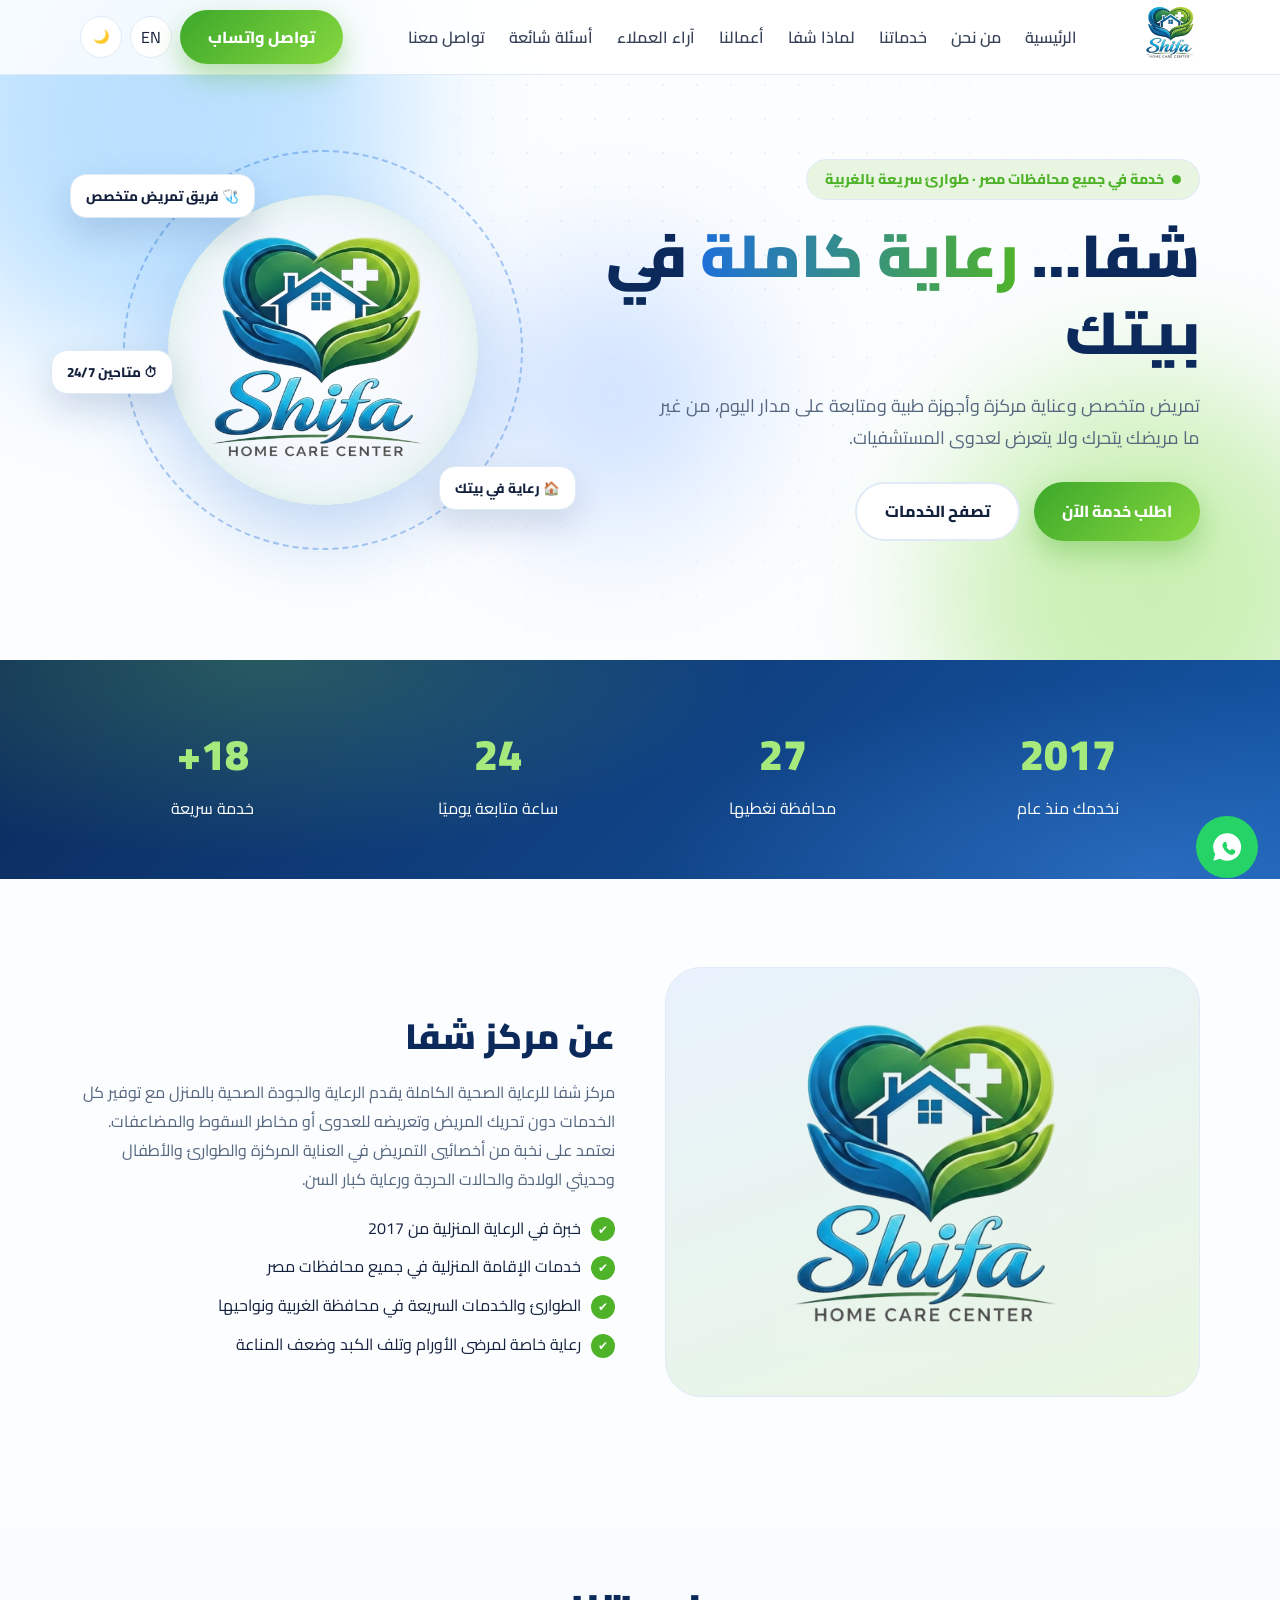
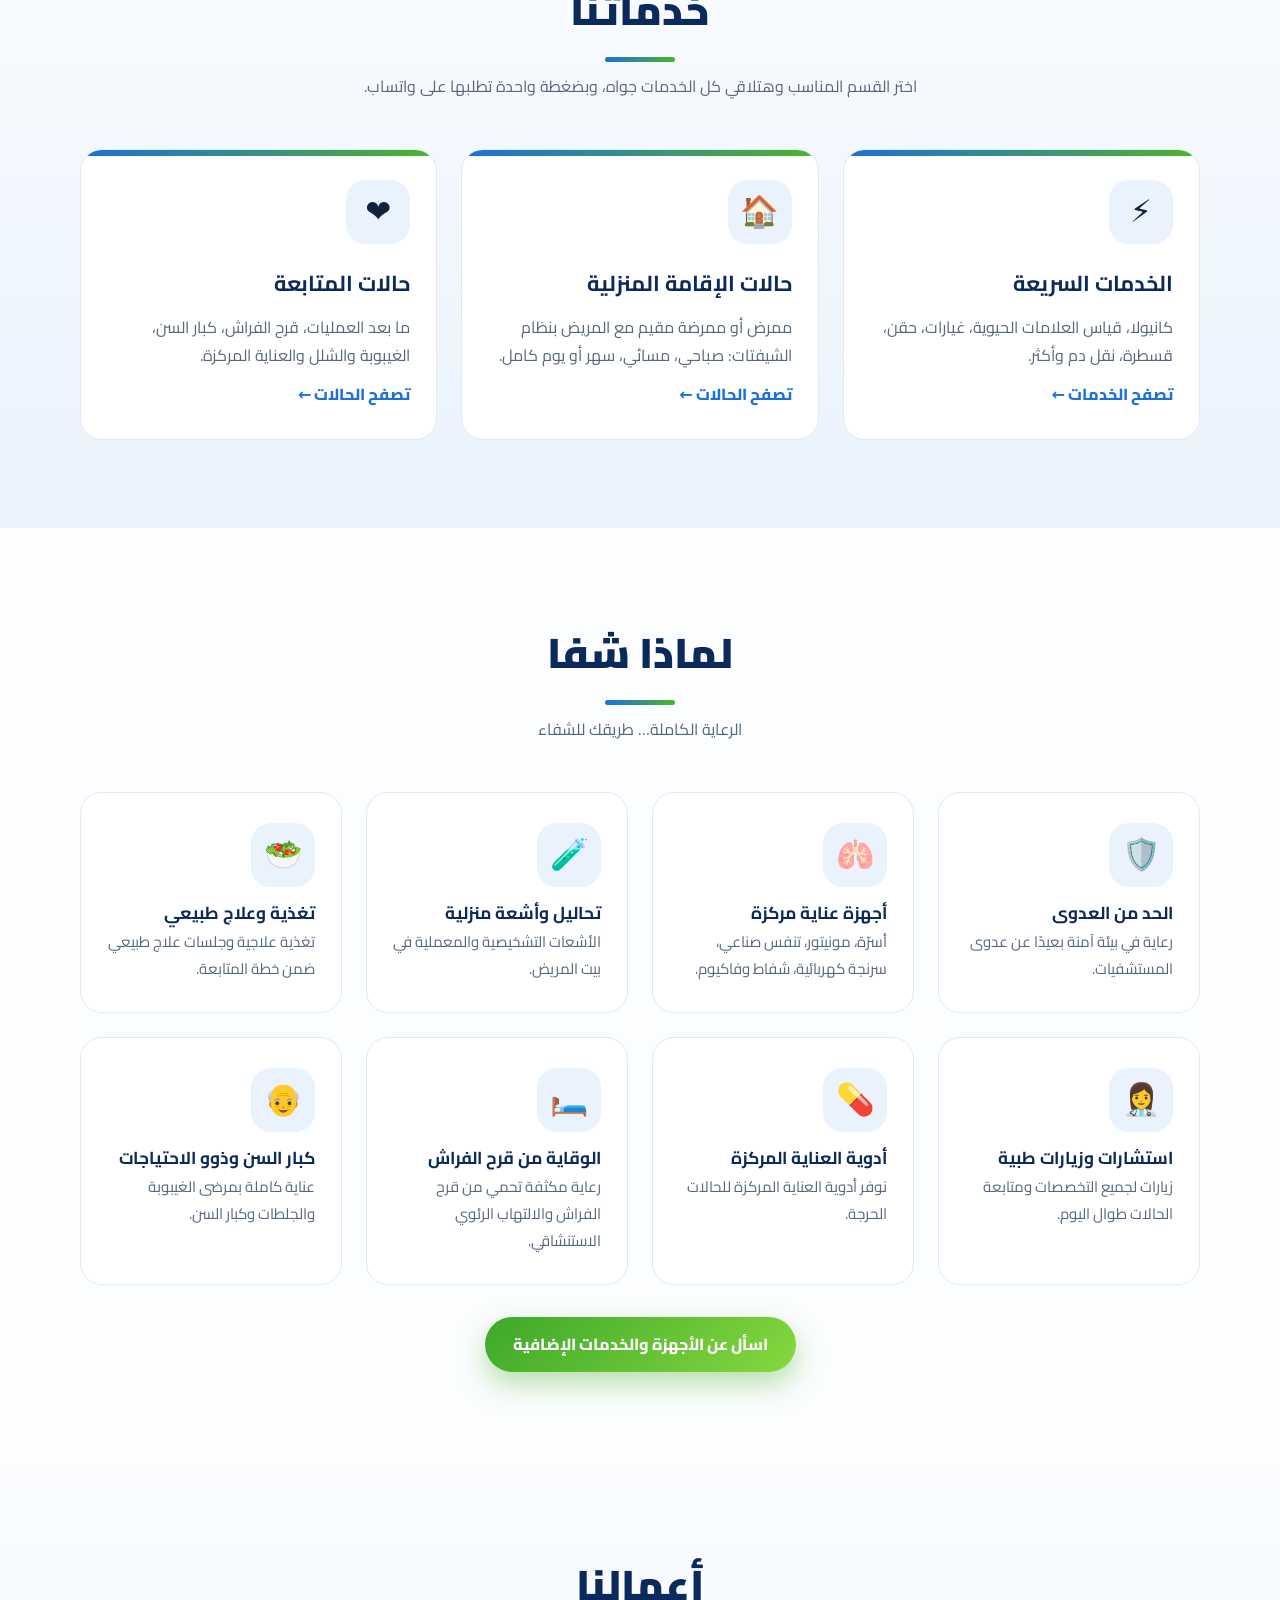
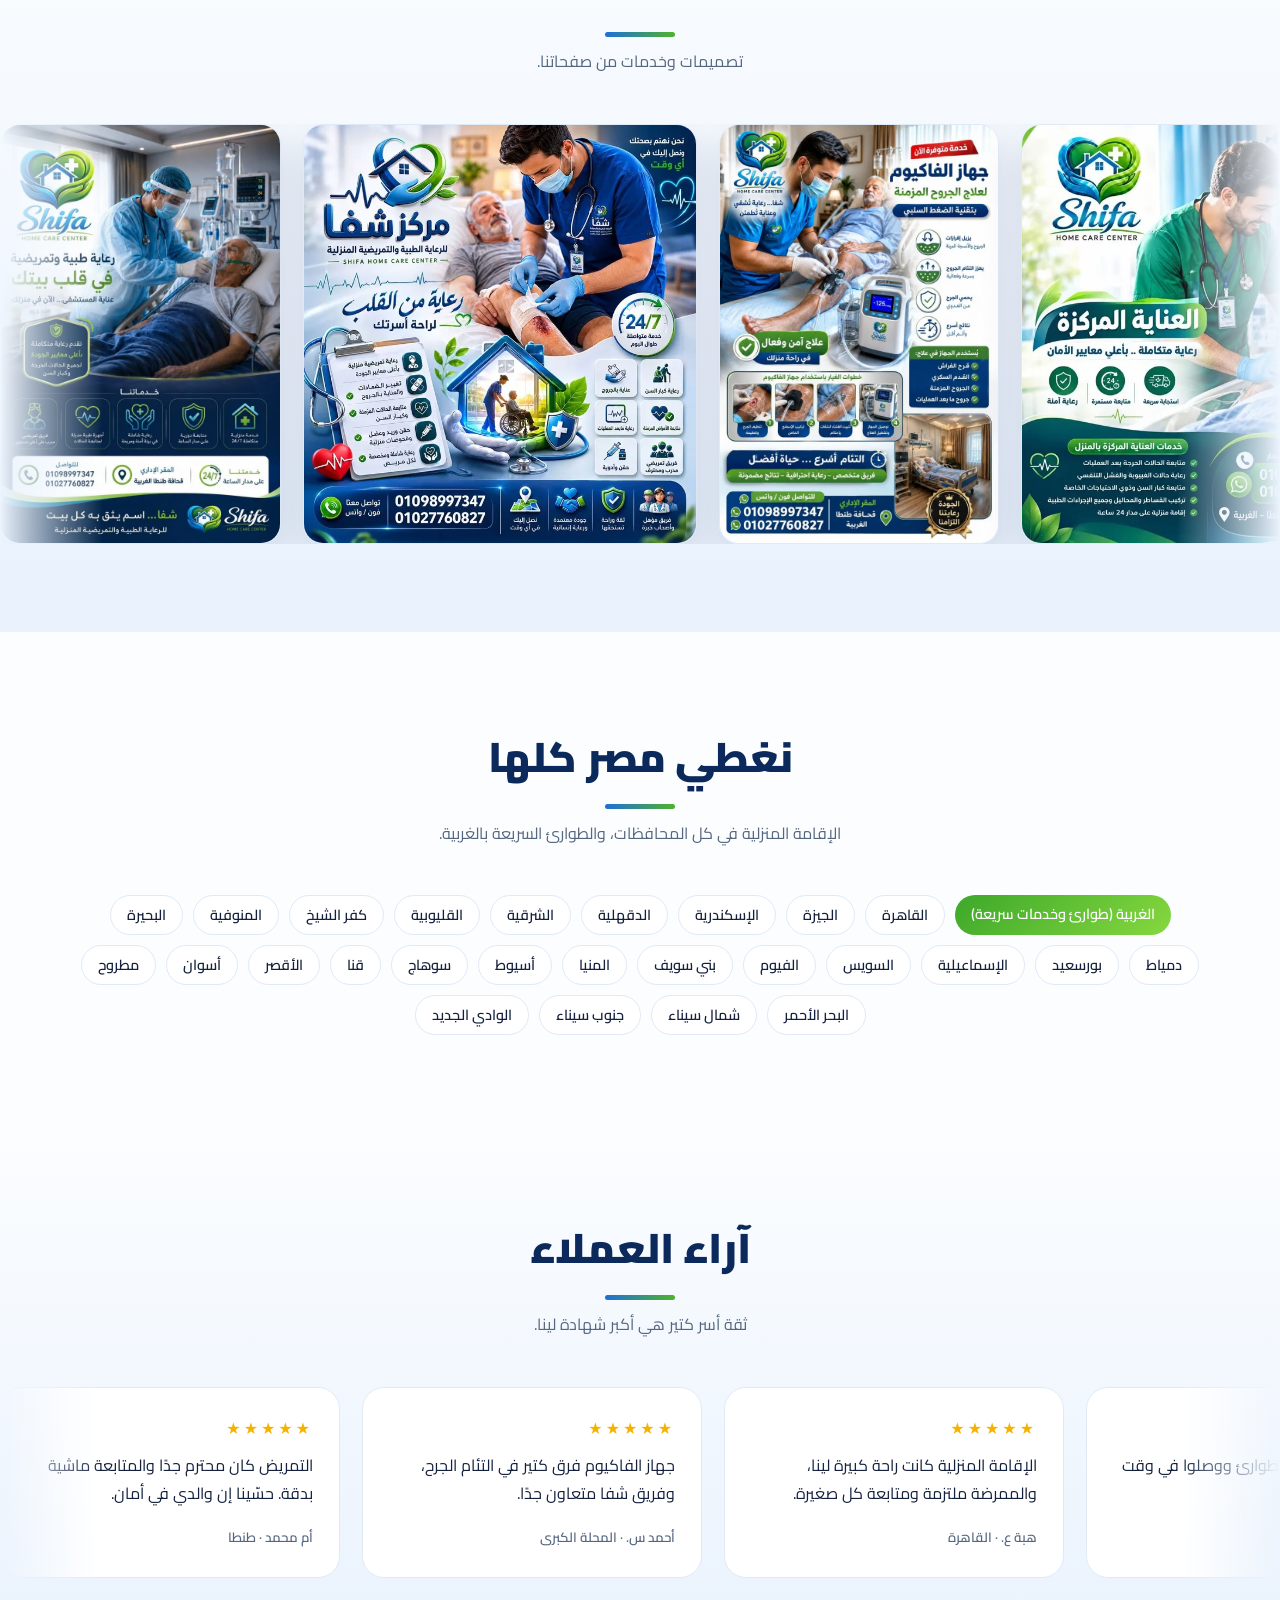
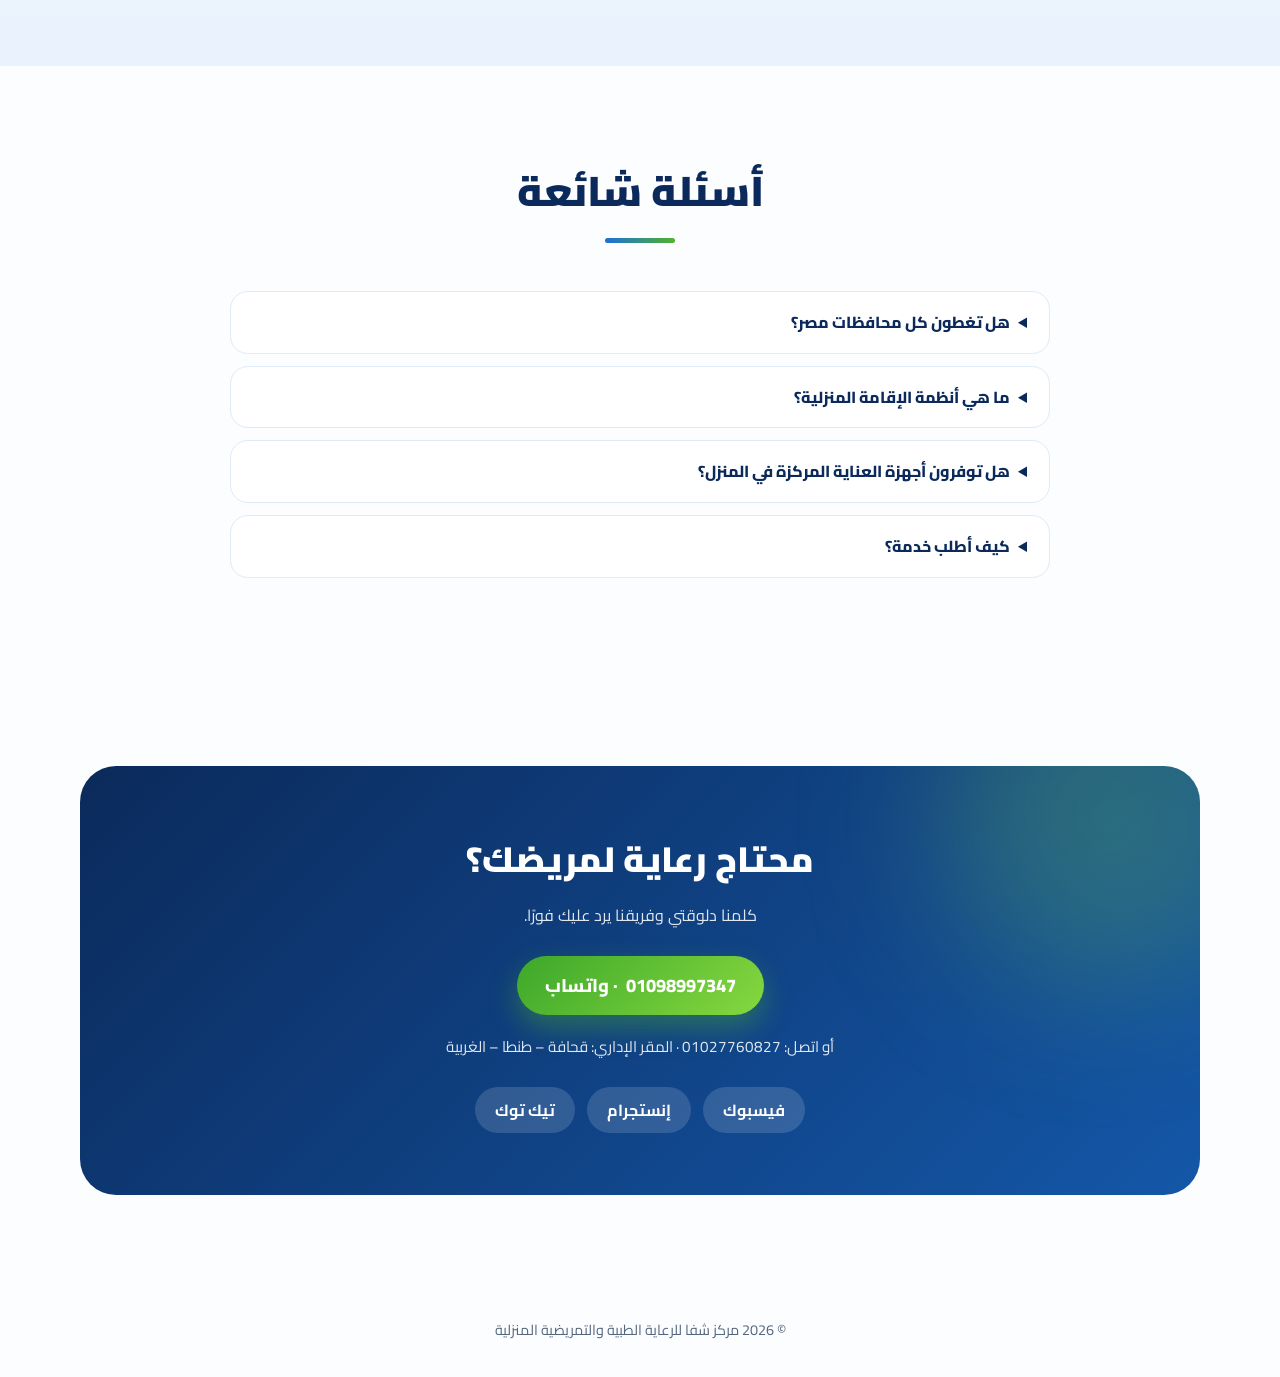
==== index.html @ bc992048 "Shfaa site v1" ====
<!DOCTYPE html><html lang="ar" dir="rtl"><head><meta charset="utf-8"><meta name="viewport" content="width=device-width,initial-scale=1,viewport-fit=cover">
<title>شفا | رعاية منزلية وتمريض منزلي في مصر – عناية مركزة وإقامة 24 ساعة</title><meta name="description" content="مركز شفا للرعاية الطبية والتمريضية المنزلية: تمريض منزلي، عناية مركزة بالمنزل، غيارات وقرح فراش، رعاية كبار السن وإقامة منزلية 24 ساعة في جميع محافظات مصر. اتصل 01098997347."><meta name="robots" content="index,follow,max-image-preview:large">
<link rel="canonical" href="https://shfaa.online/"><link rel="alternate" hreflang="ar" href="https://shfaa.online/"><link rel="alternate" hreflang="en" href="https://shfaa.online/en/"><link rel="alternate" hreflang="x-default" href="https://shfaa.online/">
<meta name="theme-color" content="#0b2a5b"><meta name="geo.region" content="EG"><meta name="geo.placename" content="Tanta, Gharbia">
<meta property="og:type" content="website"><meta property="og:site_name" content="Shifa Home Care"><meta property="og:locale" content="ar_EG"><meta property="og:title" content="شفا | رعاية منزلية وتمريض منزلي في مصر – عناية مركزة وإقامة 24 ساعة"><meta property="og:description" content="مركز شفا للرعاية الطبية والتمريضية المنزلية: تمريض منزلي، عناية مركزة بالمنزل، غيارات وقرح فراش، رعاية كبار السن وإقامة منزلية 24 ساعة في جميع محافظات مصر. اتصل 01098997347."><meta property="og:url" content="https://shfaa.online/"><meta property="og:image" content="https://shfaa.online/assets/og.jpg"><meta property="og:image:width" content="1200"><meta property="og:image:height" content="630">
<meta name="twitter:card" content="summary_large_image"><meta name="twitter:title" content="شفا | رعاية منزلية وتمريض منزلي في مصر – عناية مركزة وإقامة 24 ساعة"><meta name="twitter:description" content="مركز شفا للرعاية الطبية والتمريضية المنزلية: تمريض منزلي، عناية مركزة بالمنزل، غيارات وقرح فراش، رعاية كبار السن وإقامة منزلية 24 ساعة في جميع محافظات مصر. اتصل 01098997347."><meta name="twitter:image" content="https://shfaa.online/assets/og.jpg">
<link rel="icon" href="/assets/favicon.png"><link rel="apple-touch-icon" href="/assets/icon-192.png"><link rel="manifest" href="/manifest.webmanifest">
<link rel="preconnect" href="https://fonts.googleapis.com"><link rel="preconnect" href="https://fonts.gstatic.com" crossorigin>
<link href="https://fonts.googleapis.com/css2?family=Cairo:wght@400;600;800;900&family=Poppins:wght@400;600;800&display=swap" rel="stylesheet">
<script>try{var s=localStorage.getItem('theme');document.documentElement.dataset.theme=s||(matchMedia('(prefers-color-scheme:dark)').matches?'dark':'light')}catch(e){document.documentElement.dataset.theme='light'}</script>
<link rel="stylesheet" href="/style.css">
<script type="application/ld+json">[{"@context": "https://schema.org", "@type": "MedicalBusiness", "name": "Shifa Home Care Center | مركز شفا للرعاية الطبية والتمريضية المنزلية", "alternateName": ["شفا", "Shfaa", "Shifa Home Care"], "url": "https://shfaa.online/", "logo": "https://shfaa.online/assets/icon-512.png", "image": "https://shfaa.online/assets/og.jpg", "description": "مركز شفا للرعاية الطبية والتمريضية المنزلية: تمريض منزلي، عناية مركزة بالمنزل، غيارات وقرح فراش، رعاية كبار السن وإقامة منزلية 24 ساعة في جميع محافظات مصر. اتصل 01098997347.", "telephone": ["+201098997347", "+201027760827"], "foundingDate": "2017", "address": {"@type": "PostalAddress", "streetAddress": "Qahafa", "addressLocality": "Tanta", "addressRegion": "Gharbia", "addressCountry": "EG"}, "areaServed": {"@type": "Country", "name": "Egypt"}, "openingHoursSpecification": {"@type": "OpeningHoursSpecification", "dayOfWeek": ["Monday", "Tuesday", "Wednesday", "Thursday", "Friday", "Saturday", "Sunday"], "opens": "00:00", "closes": "23:59"}, "sameAs": ["https://www.facebook.com/share/1HTjj8ZCZ2/", "https://www.instagram.com/shifacenter2025", "https://www.tiktok.com/@shifa.home.care.c"], "availableLanguage": ["Arabic", "English"]}, {"@context": "https://schema.org", "@type": "FAQPage", "mainEntity": [{"@type": "Question", "name": "هل تغطون كل محافظات مصر؟", "acceptedAnswer": {"@type": "Answer", "text": "نعم، نقدم خدمات الإقامة المنزلية في جميع محافظات مصر، بينما تتوفر خدمات الطوارئ والخدمات السريعة في محافظة الغربية ونواحيها."}}, {"@type": "Question", "name": "ما هي أنظمة الإقامة المنزلية؟", "acceptedAnswer": {"@type": "Answer", "text": "شيفت صباحي (8 ص – 2 م)، مسائي (2 م – 8 م)، سهر (8 م – 8 ص) أو يوم كامل (8 ص – 8 ص)."}}, {"@type": "Question", "name": "هل توفرون أجهزة العناية المركزة في المنزل؟", "acceptedAnswer": {"@type": "Answer", "text": "نعم: أسرّة، مونيتور، مراتب هوائية، سرنجات كهربائية، أجهزة قياس الضغط والسكر والأكسجين، شفاط، فاكيوم للجروح وقرح الفراش، أجهزة تنفس صناعي وجهاز رسم القلب."}}, {"@type": "Question", "name": "كيف أطلب خدمة؟", "acceptedAnswer": {"@type": "Answer", "text": "اضغط على أي خدمة في الموقع وسيفتح واتساب برسالة جاهزة على الرقم 01098997347."}}]}]</script></head><body><div id="bar"></div><header><div class="wrap nav"><a class="brand" href="/" aria-label="Shifa"><img class="ll" src="/assets/logo-light.png" alt="شعار شفا" width="58" height="58"><img class="ld" src="/assets/logo-dark.png" alt="" width="58" height="58"></a>
<nav class="links" id="links"><a href="/">الرئيسية</a><a href="/#about">من نحن</a><a href="/#services">خدماتنا</a><a href="/#why">لماذا شفا</a><a href="/#gallery">أعمالنا</a><a href="/#reviews">آراء العملاء</a><a href="/#faq">أسئلة شائعة</a><a href="/#contact">تواصل معنا</a></nav>
<div class="tools"><a class="btn g" href="https://wa.me/201098997347?text=%D8%A3%D8%B1%D9%8A%D8%AF%20%D8%A7%D9%84%D8%A7%D8%B3%D8%AA%D9%81%D8%B3%D8%A7%D8%B1%20%D8%B9%D9%86%20%D8%AE%D8%AF%D9%85%D8%A7%D8%AA%D9%83%D9%85" target="_blank" rel="noopener">تواصل واتساب</a><a class="ib" href="/en/" hreflang="en" lang="en" aria-label="English">EN</a><button class="ib" id="tg" aria-label="Theme">🌙</button><button class="ib burger" id="bg" aria-label="Menu">☰</button></div></div></header><main><section class="hero"><div class="blob b1"></div><div class="blob b2"></div><div class="blob b3"></div><div class="dots"></div><div class="wrap">
<div><span class="pill"><i></i>خدمة في جميع محافظات مصر · طوارئ سريعة بالغربية</span><h1>شفا… <span>رعاية كاملة</span> في بيتك</h1><p class="lead">تمريض متخصص وعناية مركزة وأجهزة طبية ومتابعة على مدار اليوم، من غير ما مريضك يتحرك ولا يتعرض لعدوى المستشفيات.</p>
<div class="cta"><a class="btn g" href="https://wa.me/201098997347?text=%D8%A3%D8%B1%D9%8A%D8%AF%20%D8%B7%D9%84%D8%A8%20%D8%AE%D8%AF%D9%85%D8%A9" target="_blank" rel="noopener">اطلب خدمة الآن</a><a class="btn o" href="#services">تصفح الخدمات</a></div></div>
<div class="visual"><div class="ring"></div><div class="ring r2"></div><div class="orb"><img class="ll" src="/assets/logo-light.png" alt="Shifa" width="250" height="250"><img class="ld" src="/assets/logo-dark.png" alt="" width="250" height="250"></div>
<div class="chip a">🩺 فريق تمريض متخصص</div><div class="chip b">🏠 رعاية في بيتك</div><div class="chip c">⏱ متاحين 24/7</div></div></div>
<svg class="ecg" viewBox="0 0 1200 70" preserveAspectRatio="none" aria-hidden="true"><path d="M0 40H300l20-28 22 56 20-46 14 18H640l20-28 22 56 20-46 14 18H1200"/></svg></section>
<div class="stats"><div class="wrap"><div><b data-n="2017">0</b>نخدمك منذ عام</div><div><b data-n="27">0</b>محافظة نغطيها</div><div><b data-n="24">0</b>ساعة متابعة يوميًا</div><div><b data-n="18" data-s="+">0</b>خدمة سريعة</div></div></div>
<section id="about" class="about"><div class="wrap"><div class="rv"><div class="box"><img class="ll" src="/assets/logo-light.png" alt="Shifa" loading="lazy"><img class="ld" src="/assets/logo-dark.png" alt="" loading="lazy"></div></div>
<div class="rv"><h2 style="font-size:2.2rem;font-weight:900;color:var(--navy)">عن مركز شفا</h2><p style="color:var(--mut);margin-top:10px">مركز شفا للرعاية الصحية الكاملة يقدم الرعاية والجودة الصحية بالمنزل مع توفير كل الخدمات دون تحريك المريض وتعريضه للعدوى أو مخاطر السقوط والمضاعفات. نعتمد على نخبة من أخصائيي التمريض في العناية المركزة والطوارئ والأطفال وحديثي الولادة والحالات الحرجة ورعاية كبار السن.</p><ul class="ticks"><li>خبرة في الرعاية المنزلية من 2017</li><li>خدمات الإقامة المنزلية في جميع محافظات مصر</li><li>الطوارئ والخدمات السريعة في محافظة الغربية ونواحيها</li><li>رعاية خاصة لمرضى الأورام وتلف الكبد وضعف المناعة</li></ul></div></div></section>
<section id="services" class="alt"><div class="wrap"><div class="head rv"><h2>خدماتنا</h2><p>اختر القسم المناسب وهتلاقي كل الخدمات جواه، وبضغطة واحدة تطلبها على واتساب.</p></div><div class="cats"><a class="cat rv" href="/quick/"><div class="ic">⚡</div><h3>الخدمات السريعة</h3><p>كانيولا، قياس العلامات الحيوية، غيارات، حقن، قسطرة، نقل دم وأكثر.</p><span class="more">تصفح الخدمات ←</span></a><a class="cat rv" href="/stay/"><div class="ic">🏠</div><h3>حالات الإقامة المنزلية</h3><p>ممرض أو ممرضة مقيم مع المريض بنظام الشيفتات: صباحي، مسائي، سهر أو يوم كامل.</p><span class="more">تصفح الحالات ←</span></a><a class="cat rv" href="/follow/"><div class="ic">❤️</div><h3>حالات المتابعة</h3><p>ما بعد العمليات، قرح الفراش، كبار السن، الغيبوبة والشلل والعناية المركزة.</p><span class="more">تصفح الحالات ←</span></a></div></div></section>
<section id="why"><div class="wrap"><div class="head rv"><h2>لماذا شفا</h2><p>الرعاية الكاملة… طريقك للشفاء</p></div><div class="grid4"><div class="card rv"><div class="ic">🛡️</div><h4>الحد من العدوى</h4><p>رعاية في بيئة آمنة بعيدًا عن عدوى المستشفيات.</p></div><div class="card rv"><div class="ic">🫁</div><h4>أجهزة عناية مركزة</h4><p>أسرّة، مونيتور، تنفس صناعي، سرنجة كهربائية، شفاط وفاكيوم.</p></div><div class="card rv"><div class="ic">🧪</div><h4>تحاليل وأشعة منزلية</h4><p>الأشعات التشخيصية والمعملية في بيت المريض.</p></div><div class="card rv"><div class="ic">🥗</div><h4>تغذية وعلاج طبيعي</h4><p>تغذية علاجية وجلسات علاج طبيعي ضمن خطة المتابعة.</p></div><div class="card rv"><div class="ic">👩‍⚕️</div><h4>استشارات وزيارات طبية</h4><p>زيارات لجميع التخصصات ومتابعة الحالات طوال اليوم.</p></div><div class="card rv"><div class="ic">💊</div><h4>أدوية العناية المركزة</h4><p>نوفر أدوية العناية المركزة للحالات الحرجة.</p></div><div class="card rv"><div class="ic">🛏️</div><h4>الوقاية من قرح الفراش</h4><p>رعاية مكثفة تحمي من قرح الفراش والالتهاب الرئوي الاستنشاقي.</p></div><div class="card rv"><div class="ic">👴</div><h4>كبار السن وذوو الاحتياجات</h4><p>عناية كاملة بمرضى الغيبوبة والجلطات وكبار السن.</p></div></div><div style="text-align:center;margin-top:32px"><a class="btn g" href="https://wa.me/201098997347?text=%D8%A3%D8%B1%D9%8A%D8%AF%20%D8%A7%D9%84%D8%A7%D8%B3%D8%AA%D9%81%D8%B3%D8%A7%D8%B1%20%D8%B9%D9%86%20%D8%A7%D9%84%D8%A3%D8%AC%D9%87%D8%B2%D8%A9%20%D9%88%D8%A7%D9%84%D8%AE%D8%AF%D9%85%D8%A7%D8%AA%20%D8%A7%D9%84%D8%A5%D8%B6%D8%A7%D9%81%D9%8A%D8%A9" target="_blank" rel="noopener">اسأل عن الأجهزة والخدمات الإضافية</a></div></div></section>
<section id="gallery" class="alt"><div class="wrap"><div class="head rv"><h2>أعمالنا</h2><p>تصميمات وخدمات من صفحاتنا.</p></div></div><div class="slider"><div class="track w"><img class="work" src="/assets/work1.webp" alt="تصميم خدمات شفا للرعاية المنزلية 1" loading="lazy" height="420"><img class="work" src="/assets/work2.webp" alt="تصميم خدمات شفا للرعاية المنزلية 2" loading="lazy" height="420"><img class="work" src="/assets/work3.webp" alt="تصميم خدمات شفا للرعاية المنزلية 3" loading="lazy" height="420"><img class="work" src="/assets/work4.webp" alt="تصميم خدمات شفا للرعاية المنزلية 4" loading="lazy" height="420"><img class="work" src="/assets/work1.webp" alt="تصميم خدمات شفا للرعاية المنزلية 1" loading="lazy" height="420"><img class="work" src="/assets/work2.webp" alt="تصميم خدمات شفا للرعاية المنزلية 2" loading="lazy" height="420"><img class="work" src="/assets/work3.webp" alt="تصميم خدمات شفا للرعاية المنزلية 3" loading="lazy" height="420"><img class="work" src="/assets/work4.webp" alt="تصميم خدمات شفا للرعاية المنزلية 4" loading="lazy" height="420"></div></div></section>
<section id="coverage"><div class="wrap"><div class="head rv"><h2>نغطي مصر كلها</h2><p>الإقامة المنزلية في كل المحافظات، والطوارئ السريعة بالغربية.</p></div><div class="map rv"><span class="hot">الغربية (طوارئ وخدمات سريعة)</span><span>القاهرة</span><span>الجيزة</span><span>الإسكندرية</span><span>الدقهلية</span><span>الشرقية</span><span>القليوبية</span><span>كفر الشيخ</span><span>المنوفية</span><span>البحيرة</span><span>دمياط</span><span>بورسعيد</span><span>الإسماعيلية</span><span>السويس</span><span>الفيوم</span><span>بني سويف</span><span>المنيا</span><span>أسيوط</span><span>سوهاج</span><span>قنا</span><span>الأقصر</span><span>أسوان</span><span>مطروح</span><span>البحر الأحمر</span><span>شمال سيناء</span><span>جنوب سيناء</span><span>الوادي الجديد</span></div></div></section>
<section id="reviews" class="alt"><div class="wrap"><div class="head rv"><h2>آراء العملاء</h2><p>ثقة أسر كتير هي أكبر شهادة لينا.</p></div></div><div class="slider"><div class="track"><div class="rev"><div class="st">★★★★★</div><p>التمريض كان محترم جدًا والمتابعة ماشية بدقة. حسّينا إن والدي في أمان.</p><small>أم محمد · طنطا</small></div><div class="rev"><div class="st">★★★★★</div><p>جهاز الفاكيوم فرق كتير في التئام الجرح، وفريق شفا متعاون جدًا.</p><small>أحمد س. · المحلة الكبرى</small></div><div class="rev"><div class="st">★★★★★</div><p>الإقامة المنزلية كانت راحة كبيرة لينا، والممرضة ملتزمة ومتابعة كل صغيرة.</p><small>هبة ع. · القاهرة</small></div><div class="rev"><div class="st">★★★★★</div><p>خدمة سريعة في الطوارئ ووصلوا في وقت قياسي. شكرًا لكم.</p><small>محمود · كفر الزيات</small></div><div class="rev"><div class="st">★★★★★</div><p>اهتمام حقيقي بمريضنا وتواصل مستمر معانا طول اليوم.</p><small>نادين ح. · الإسكندرية</small></div><div class="rev"><div class="st">★★★★★</div><p>من أحسن مراكز الرعاية المنزلية، ما شاء الله على مجهودهم.</p><small>أبو يوسف · المنصورة</small></div><div class="rev"><div class="st">★★★★★</div><p>التمريض كان محترم جدًا والمتابعة ماشية بدقة. حسّينا إن والدي في أمان.</p><small>أم محمد · طنطا</small></div><div class="rev"><div class="st">★★★★★</div><p>جهاز الفاكيوم فرق كتير في التئام الجرح، وفريق شفا متعاون جدًا.</p><small>أحمد س. · المحلة الكبرى</small></div><div class="rev"><div class="st">★★★★★</div><p>الإقامة المنزلية كانت راحة كبيرة لينا، والممرضة ملتزمة ومتابعة كل صغيرة.</p><small>هبة ع. · القاهرة</small></div><div class="rev"><div class="st">★★★★★</div><p>خدمة سريعة في الطوارئ ووصلوا في وقت قياسي. شكرًا لكم.</p><small>محمود · كفر الزيات</small></div><div class="rev"><div class="st">★★★★★</div><p>اهتمام حقيقي بمريضنا وتواصل مستمر معانا طول اليوم.</p><small>نادين ح. · الإسكندرية</small></div><div class="rev"><div class="st">★★★★★</div><p>من أحسن مراكز الرعاية المنزلية، ما شاء الله على مجهودهم.</p><small>أبو يوسف · المنصورة</small></div></div></div></section>
<section id="faq"><div class="wrap"><div class="head rv"><h2>أسئلة شائعة</h2></div><div class="faq"><details class="rv"><summary>هل تغطون كل محافظات مصر؟</summary><p>نعم، نقدم خدمات الإقامة المنزلية في جميع محافظات مصر، بينما تتوفر خدمات الطوارئ والخدمات السريعة في محافظة الغربية ونواحيها.</p></details><details class="rv"><summary>ما هي أنظمة الإقامة المنزلية؟</summary><p>شيفت صباحي (8 ص – 2 م)، مسائي (2 م – 8 م)، سهر (8 م – 8 ص) أو يوم كامل (8 ص – 8 ص).</p></details><details class="rv"><summary>هل توفرون أجهزة العناية المركزة في المنزل؟</summary><p>نعم: أسرّة، مونيتور، مراتب هوائية، سرنجات كهربائية، أجهزة قياس الضغط والسكر والأكسجين، شفاط، فاكيوم للجروح وقرح الفراش، أجهزة تنفس صناعي وجهاز رسم القلب.</p></details><details class="rv"><summary>كيف أطلب خدمة؟</summary><p>اضغط على أي خدمة في الموقع وسيفتح واتساب برسالة جاهزة على الرقم 01098997347.</p></details></div></div></section>
<section id="contact"><div class="wrap"><div class="contact rv"><h2>محتاج رعاية لمريضك؟</h2><p>كلمنا دلوقتي وفريقنا يرد عليك فورًا.</p><a class="btn g" href="https://wa.me/201098997347?text=%D8%A3%D8%B1%D9%8A%D8%AF%20%D8%B7%D9%84%D8%A8%20%D8%AE%D8%AF%D9%85%D8%A9" target="_blank" rel="noopener" style="font-size:1.15rem"><span dir="ltr">01098997347</span> · واتساب</a>
<p style="margin:18px 0 0;font-size:.95rem">أو اتصل: <a href="tel:+201027760827" dir="ltr">01027760827</a> · المقر الإداري: قحافة – طنطا – الغربية</p>
<div class="soc"><a href="https://www.facebook.com/share/1HTjj8ZCZ2/" target="_blank" rel="noopener">فيسبوك</a><a href="https://www.instagram.com/shifacenter2025" target="_blank" rel="noopener">إنستجرام</a><a href="https://www.tiktok.com/@shifa.home.care.c" target="_blank" rel="noopener">تيك توك</a></div></div></div></section></main><footer>© 2026 مركز شفا للرعاية الطبية والتمريضية المنزلية</footer><a class="fab" href="https://wa.me/201098997347?text=%D8%A3%D8%B1%D9%8A%D8%AF%20%D8%A7%D9%84%D8%A7%D8%B3%D8%AA%D9%81%D8%B3%D8%A7%D8%B1%20%D8%B9%D9%86%20%D8%AE%D8%AF%D9%85%D8%A7%D8%AA%D9%83%D9%85" target="_blank" rel="noopener" aria-label="WhatsApp"><svg viewBox="0 0 32 32"><path d="M16 3a13 13 0 0 0-11 19.8L3 29l6.4-2A13 13 0 1 0 16 3zm7.6 18.4c-.3.9-1.8 1.7-2.5 1.8-.6.1-1.4.1-2.3-.2-2.8-1-4.6-3.3-5.8-5.1-.8-1.2-1.4-2.6-1.2-4 .1-1 .6-1.7 1.1-2.2.3-.3.7-.3 1-.3h.7c.2 0 .5 0 .7.6l1 2.3c.1.2.1.4 0 .6l-.5.7c-.2.2-.3.4-.1.7.7 1.2 1.7 2.2 2.9 2.8.3.2.5.1.7-.1l.8-1c.2-.3.5-.3.8-.2l2.2 1c.3.2.5.2.6.4.1.2.1.8-.1 1.4z"/></svg></a><script src="/app.js" defer></script></body></html>
---- style.css ----
:root{--navy:#0b2a5b;--blue:#1e6fd9;--green:#4fb32a;--mint:#e8f6e1;--sky:#e9f2fd;--ink:#14213d;--mut:#55667f;--bg:#fbfdff;--card:#fff;--line:#e0eaf6;--hdr:rgba(255,255,255,.82);--r:22px}
[data-theme=dark]{--navy:#cfe3ff;--blue:#5aa2ff;--green:#7ad14a;--mint:#12281a;--sky:#0f1d36;--ink:#e8eefb;--mut:#9fb0cc;--bg:#070e1c;--card:#0d1930;--line:#1b2c4b;--hdr:rgba(7,14,28,.8)}
*{box-sizing:border-box;margin:0;padding:0}
html{scroll-behavior:smooth;scroll-padding-top:84px}
body{font-family:Cairo,system-ui,sans-serif;background:var(--bg);color:var(--ink);line-height:1.8;overflow-x:hidden;transition:background .4s,color .4s}
[lang=en] body{font-family:Poppins,Cairo,system-ui,sans-serif;line-height:1.7}
a{color:inherit;text-decoration:none}img{max-width:100%}
:focus-visible{outline:3px solid var(--blue);outline-offset:3px}
.wrap{max-width:1160px;margin:auto;padding:0 20px}
#bar{position:fixed;top:0;inset-inline:0;height:4px;z-index:80;background:linear-gradient(90deg,var(--blue),var(--green));transform-origin:0 50%;transform:scaleX(0)}
[dir=rtl] #bar{transform-origin:100% 50%}
header{position:fixed;inset:0 0 auto 0;z-index:70;background:var(--hdr);backdrop-filter:blur(16px);border-bottom:1px solid var(--line)}
.nav{display:flex;align-items:center;gap:18px;height:74px}
.brand img{height:58px}.ld{display:none}[data-theme=dark] .ld{display:block}[data-theme=dark] .ll{display:none}
.links{display:flex;gap:24px;font-weight:600;margin-inline:auto}
.links a{color:var(--ink);opacity:.85;transition:.2s;position:relative}.links a:hover{opacity:1;color:var(--green)}
.tools{display:flex;gap:8px;align-items:center}
.ib{width:42px;height:42px;border-radius:50%;border:1px solid var(--line);background:var(--card);color:var(--ink);display:grid;place-items:center;cursor:pointer;font:700 .85rem inherit;font-family:inherit;transition:.2s}
.ib:hover{transform:rotate(12deg) scale(1.08);border-color:var(--green)}
.burger{display:none}
.btn{position:relative;overflow:hidden;display:inline-flex;align-items:center;gap:8px;padding:13px 28px;border-radius:999px;font-weight:800;border:0;cursor:pointer;font-family:inherit;font-size:1rem;transition:transform .25s,box-shadow .25s}
.btn:hover{transform:translateY(-3px)}
.btn.g{background:linear-gradient(135deg,#3da82a,#86d83f);color:#fff;box-shadow:0 12px 28px rgba(79,179,42,.4)}
.btn.g::after{content:"";position:absolute;top:0;width:40%;height:100%;background:linear-gradient(100deg,transparent,rgba(255,255,255,.55),transparent);inset-inline-start:-60%;animation:shine 3.6s infinite}
.btn.o{background:var(--card);color:var(--ink);border:2px solid var(--line)}
@keyframes shine{40%,100%{inset-inline-start:130%}}
/* hero */
.hero{position:relative;padding:150px 0 110px;overflow:hidden;isolation:isolate}
.blob{position:absolute;z-index:-1;border-radius:50%;filter:blur(70px);opacity:.5;animation:drift 14s ease-in-out infinite}
.b1{width:480px;height:480px;background:#7cc4ff;top:-120px;inset-inline-end:-80px}.b2{width:420px;height:420px;background:#9be36c;bottom:-140px;inset-inline-start:-80px;animation-delay:-5s}.b3{width:260px;height:260px;background:#6aa3ff;top:40%;inset-inline-start:42%;animation-delay:-9s;opacity:.3}
[data-theme=dark] .blob{opacity:.22}
.dots{position:absolute;inset:0;z-index:-1;background-image:radial-gradient(var(--line) 1.5px,transparent 1.5px);background-size:34px 34px;-webkit-mask:radial-gradient(circle at 50% 40%,#000,transparent 70%);mask:radial-gradient(circle at 50% 40%,#000,transparent 70%)}
.hero .wrap{display:grid;grid-template-columns:1.1fr .9fr;gap:40px;align-items:center}
.pill{display:inline-flex;gap:8px;align-items:center;background:var(--mint);color:var(--green);padding:7px 18px;border-radius:999px;font-weight:800;font-size:.88rem;margin-bottom:18px;border:1px solid var(--line)}
.pill i{width:9px;height:9px;border-radius:50%;background:var(--green);animation:pulse 1.8s infinite}
h1{font-size:clamp(2.1rem,5vw,3.7rem);font-weight:900;line-height:1.3;color:var(--navy)}
h1 span{background:linear-gradient(90deg,var(--blue),var(--green),var(--blue));background-size:200% auto;-webkit-background-clip:text;background-clip:text;color:transparent;animation:flow 5s linear infinite}
@keyframes flow{to{background-position:200% center}}
.hero p.lead{font-size:1.12rem;color:var(--mut);margin:18px 0 28px;max-width:540px}
.cta{display:flex;gap:14px;flex-wrap:wrap}
.visual{position:relative;display:grid;place-items:center;min-height:400px;perspective:900px}
.ring{position:absolute;width:min(400px,84vw);aspect-ratio:1;border-radius:50%;border:2px dashed var(--blue);opacity:.35;animation:spin 30s linear infinite}
.ring.r2{width:min(310px,66vw);border-color:var(--green);animation-direction:reverse;animation-duration:22s}
.orb{position:relative;width:min(310px,64vw);aspect-ratio:1;border-radius:50%;display:grid;place-items:center;background:radial-gradient(circle,var(--card),var(--sky));box-shadow:0 30px 80px rgba(30,111,217,.28),inset 0 0 40px rgba(79,179,42,.12);animation:float 6s ease-in-out infinite}
.orb img{width:82%}
.chip{position:absolute;background:var(--card);border:1px solid var(--line);border-radius:16px;padding:9px 15px;font-weight:800;font-size:.84rem;box-shadow:0 14px 34px rgba(11,42,91,.15);animation:float 5s ease-in-out infinite}
.chip.a{top:6%;inset-inline-end:-2%}.chip.b{bottom:10%;inset-inline-start:-2%;animation-delay:-2s}.chip.c{top:50%;inset-inline-end:-6%;animation-delay:-3.5s}
.ecg{position:absolute;bottom:0;inset-inline:0;height:70px;opacity:.55;width:100%}
.ecg path{fill:none;stroke:var(--green);stroke-width:2.5;stroke-dasharray:1400;stroke-dashoffset:1400;animation:draw 4s linear infinite}
@keyframes draw{to{stroke-dashoffset:0}}@keyframes float{50%{transform:translateY(-14px)}}@keyframes spin{to{transform:rotate(360deg)}}@keyframes drift{50%{transform:translate(40px,-30px) scale(1.12)}}
@keyframes pulse{0%{box-shadow:0 0 0 0 rgba(79,179,42,.6)}100%{box-shadow:0 0 0 14px rgba(79,179,42,0)}}
section{padding:88px 0}
.head{text-align:center;max-width:700px;margin:0 auto 48px}
.head h2{font-size:clamp(1.8rem,3.5vw,2.6rem);font-weight:900;color:var(--navy);position:relative;display:inline-block;padding-bottom:14px}
.head h2::after{content:"";position:absolute;bottom:0;left:50%;width:70px;height:5px;border-radius:9px;transform:translateX(-50%);background:linear-gradient(90deg,var(--blue),var(--green))}
.head p{color:var(--mut);margin-top:10px}
.stats{background:linear-gradient(135deg,#0b2a5b,#1457a8);color:#fff;padding:56px 0;position:relative;overflow:hidden}
.stats::before{content:"";position:absolute;inset:0;background:radial-gradient(500px 200px at 20% 0,rgba(122,209,74,.25),transparent),radial-gradient(500px 200px at 90% 100%,rgba(90,162,255,.3),transparent)}
.stats .wrap{position:relative;display:grid;grid-template-columns:repeat(4,1fr);gap:20px;text-align:center}
.stats b{display:block;font-size:2.7rem;font-weight:900;color:#a6ea7d}
.cats,.grid4{display:grid;gap:24px}.cats{grid-template-columns:repeat(3,1fr)}.grid4{grid-template-columns:repeat(4,1fr)}
.cat,.card{position:relative;background:var(--card);border:1px solid var(--line);border-radius:var(--r);padding:30px 26px;overflow:hidden;transition:transform .3s,box-shadow .3s,border-color .3s}
.cat::after,.card::after{content:"";position:absolute;inset:0;background:radial-gradient(260px circle at var(--mx,50%) var(--my,0),rgba(79,179,42,.16),transparent 60%);opacity:0;transition:.3s;pointer-events:none}
.cat:hover::after,.card:hover::after{opacity:1}
.cat:hover,.card:hover{transform:translateY(-8px);box-shadow:0 26px 60px rgba(30,111,217,.2);border-color:var(--green)}
.cat{display:flex;flex-direction:column;gap:10px}.cat::before{content:"";position:absolute;inset:0 0 auto 0;height:6px;background:linear-gradient(90deg,var(--blue),var(--green))}
.ic{width:64px;height:64px;border-radius:20px;display:grid;place-items:center;font-size:31px;background:var(--sky);margin-bottom:10px;transition:.4s}
.cat:hover .ic,.card:hover .ic{transform:rotate(-8deg) scale(1.12);background:var(--mint)}
.cat h3{font-size:1.35rem;color:var(--navy)}.cat p,.card p{color:var(--mut);flex:1}.card h4{color:var(--navy);font-size:1.08rem}.card p{font-size:.94rem}
.more{font-weight:800;color:var(--blue)}
.alt{background:linear-gradient(180deg,transparent,var(--sky))}
.about .wrap{display:grid;grid-template-columns:1fr 1fr;gap:50px;align-items:center}
.about .box{background:linear-gradient(160deg,var(--sky),var(--mint));border-radius:36px;padding:40px;text-align:center;border:1px solid var(--line)}
.about .box img{width:70%;animation:float 7s ease-in-out infinite}
.ticks{list-style:none;display:grid;gap:10px;margin-top:20px}
.ticks li::before{content:"✔";color:#fff;background:var(--green);border-radius:50%;width:24px;height:24px;display:inline-grid;place-items:center;font-size:12px;margin-inline-end:10px}
.slider{overflow:hidden;-webkit-mask:linear-gradient(90deg,transparent,#000 8%,#000 92%,transparent);mask:linear-gradient(90deg,transparent,#000 8%,#000 92%,transparent);direction:ltr}
.track{display:flex;gap:22px;width:max-content;animation:scroll 46s linear infinite}
.track.w{animation-duration:55s}
.slider:hover .track{animation-play-state:paused}
@keyframes scroll{to{transform:translateX(-50%)}}
.rev{width:340px;background:var(--card);border:1px solid var(--line);border-radius:var(--r);padding:26px;direction:inherit}
[dir=rtl] .rev{direction:rtl}.rev .st{color:#f5b301;letter-spacing:3px}.rev p{margin:8px 0 14px}.rev small{color:var(--mut);font-weight:600}
.work{height:420px;width:auto;border-radius:20px;border:1px solid var(--line);box-shadow:0 14px 40px rgba(11,42,91,.15)}
.map{display:flex;flex-wrap:wrap;gap:10px;justify-content:center}
.map span{background:var(--card);border:1px solid var(--line);padding:6px 16px;border-radius:999px;font-weight:600;font-size:.9rem}
.map span.hot{background:linear-gradient(135deg,#3da82a,#86d83f);color:#fff;border:0}
details{background:var(--card);border:1px solid var(--line);border-radius:18px;padding:16px 22px;margin-bottom:12px;transition:.3s}
details[open]{border-color:var(--green)}summary{cursor:pointer;font-weight:800;color:var(--navy)}details p{color:var(--mut);margin-top:8px}
.faq{max-width:820px;margin:auto}
.contact{background:linear-gradient(135deg,#0b2a5b,#1457a8);color:#fff;text-align:center;border-radius:36px;padding:62px 24px;position:relative;overflow:hidden}
.contact::before{content:"";position:absolute;width:340px;height:340px;border-radius:50%;background:rgba(122,209,74,.25);filter:blur(70px);top:-120px;inset-inline-start:-80px}
.contact>*{position:relative}.contact h2{font-size:2.2rem;font-weight:900}.contact p{opacity:.88;margin:10px 0 26px}
.soc{display:flex;gap:12px;justify-content:center;flex-wrap:wrap;margin-top:26px}
.soc a{background:rgba(255,255,255,.14);padding:9px 20px;border-radius:999px;font-weight:700;transition:.2s}.soc a:hover{background:rgba(255,255,255,.3);transform:translateY(-3px)}
footer{padding:34px 0;text-align:center;color:var(--mut);font-size:.9rem}
.fab{position:fixed;bottom:22px;inset-inline-start:22px;z-index:75;width:62px;height:62px;border-radius:50%;background:#25d366;display:grid;place-items:center;animation:wp 2.2s infinite}
.fab svg{width:34px;fill:#fff}@keyframes wp{0%{box-shadow:0 0 0 0 rgba(37,211,102,.6)}100%{box-shadow:0 0 0 24px rgba(37,211,102,0)}}
.page{padding:130px 0 70px;min-height:100vh}
.crumb{font-weight:800;color:var(--blue);display:inline-block;margin-bottom:14px}
.svc{display:grid;grid-template-columns:repeat(auto-fill,minmax(290px,1fr));gap:16px;margin-top:34px}
.svc a{display:flex;align-items:center;gap:14px;background:var(--card);border:1px solid var(--line);border-radius:18px;padding:16px 18px;font-weight:700;transition:.25s}
.svc a:hover{border-color:var(--green);transform:translateY(-4px);box-shadow:0 16px 36px rgba(79,179,42,.22)}
.svc i{font-style:normal;font-size:24px;background:var(--mint);width:48px;height:48px;border-radius:14px;display:grid;place-items:center;flex:none}
.svc small{display:block;color:var(--mut);font-weight:400;font-size:.82rem;line-height:1.5}
.svc em{margin-inline-start:auto;color:#1fa855;font-style:normal;font-size:.8rem;font-weight:800;white-space:nowrap}
.rv{opacity:0;transform:translateY(28px);transition:opacity .8s,transform .8s}.rv.in{opacity:1;transform:none}
@media(max-width:900px){
.links{position:absolute;top:74px;inset-inline:0;background:var(--bg);flex-direction:column;padding:18px 24px;gap:14px;border-bottom:1px solid var(--line);display:none}
.links.open{display:flex}.burger{display:grid}.nav{gap:8px}.tools{margin-inline-start:auto}
.hero .wrap,.about .wrap,.cats{grid-template-columns:1fr}.grid4,.stats .wrap{grid-template-columns:1fr 1fr}
.hero{padding-top:118px}.visual{min-height:340px}.work{height:340px}.nav .btn{display:none}}
@media(prefers-reduced-motion:reduce){*{animation:none!important;transition:none!important}.rv{opacity:1;transform:none}}
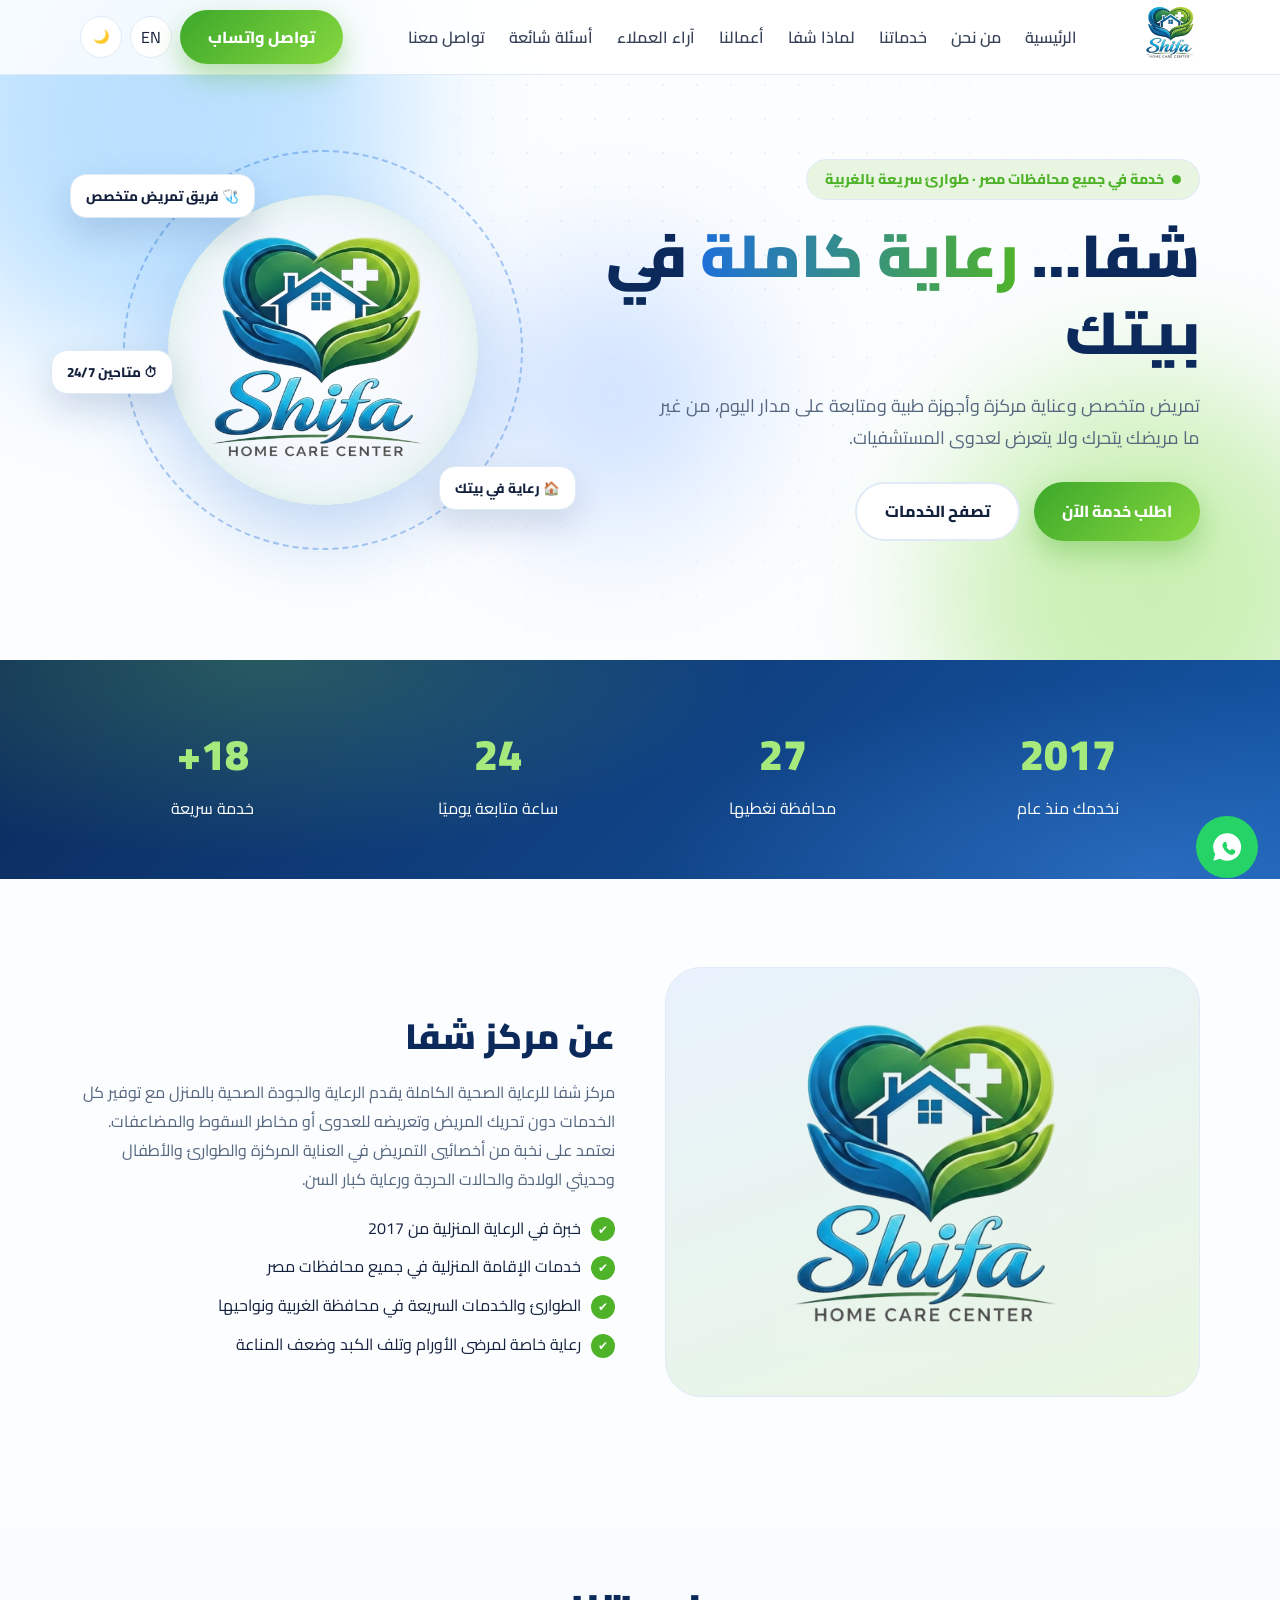
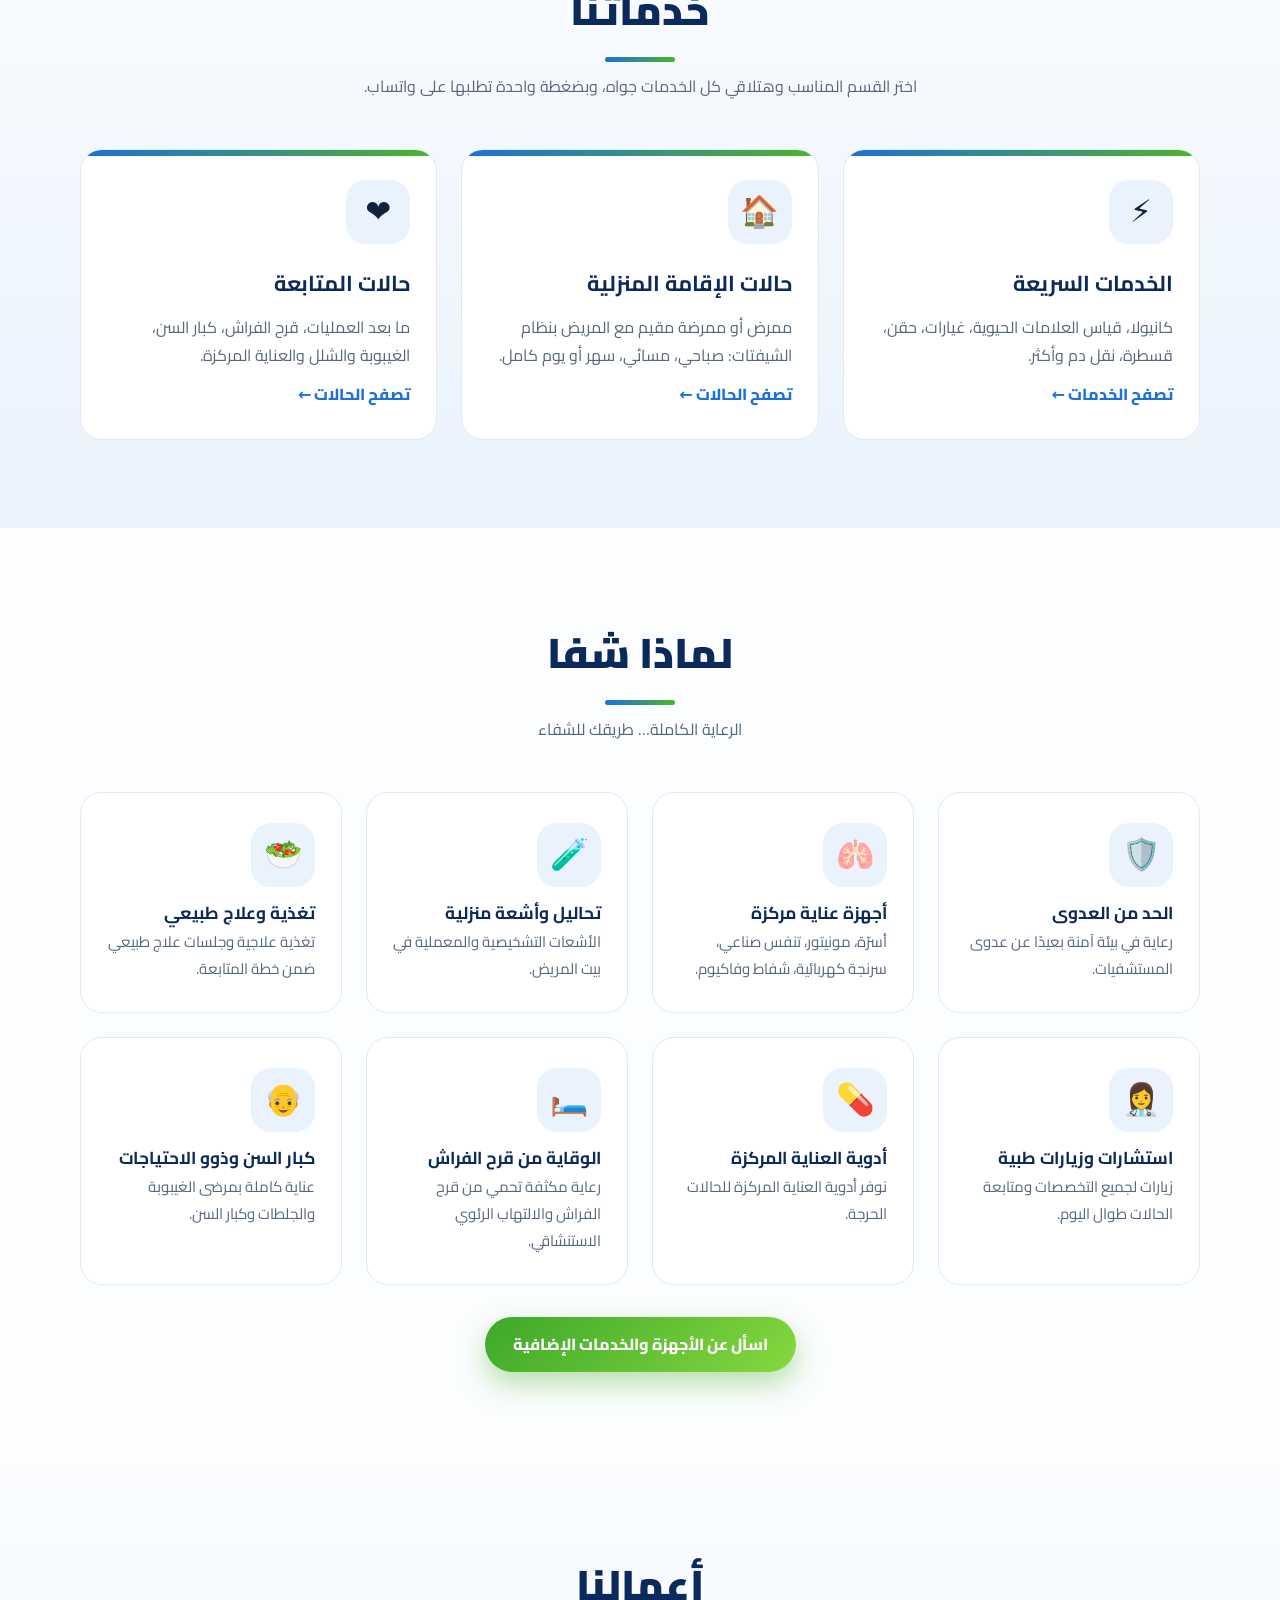
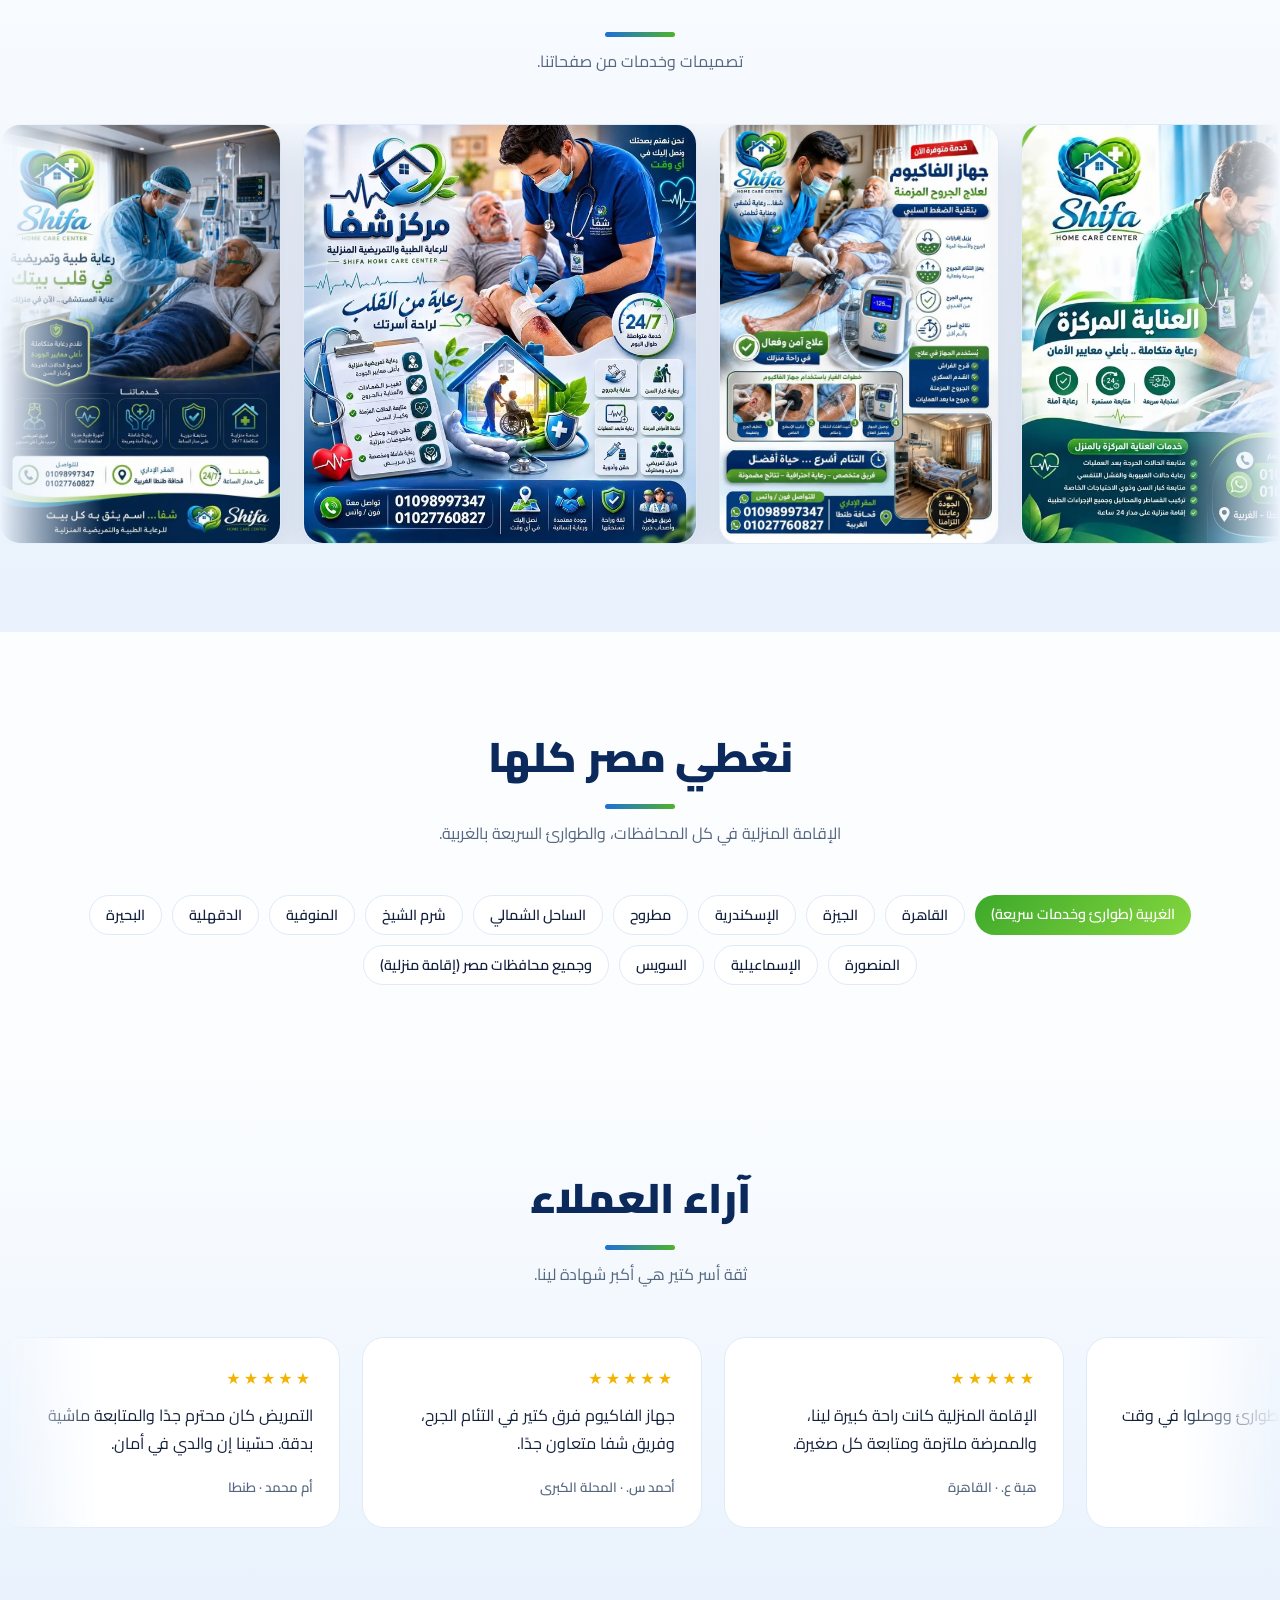
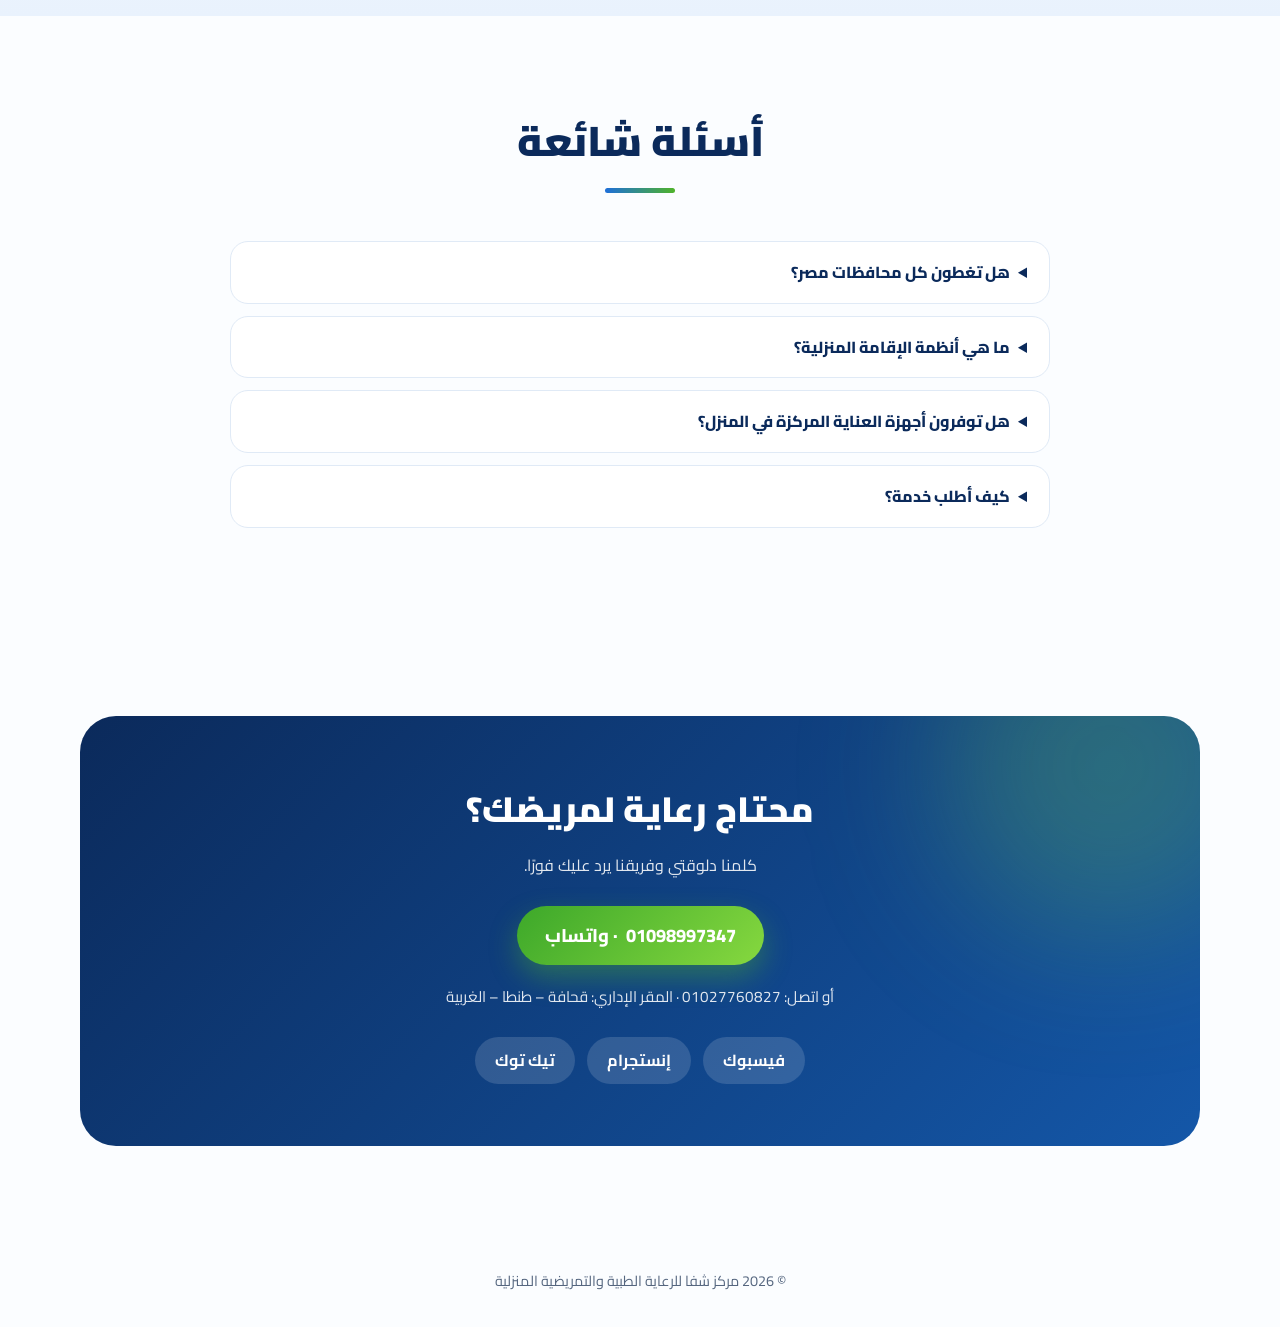
==== commit e13d6b98: "Mobile UX fixes and new areas" ====
--- a/index.html
+++ b/index.html
@@ -17,13 +17,13 @@
 <div class="visual"><div class="ring"></div><div class="ring r2"></div><div class="orb"><img class="ll" src="/assets/logo-light.png" alt="Shifa" width="250" height="250"><img class="ld" src="/assets/logo-dark.png" alt="" width="250" height="250"></div>
 <div class="chip a">🩺 فريق تمريض متخصص</div><div class="chip b">🏠 رعاية في بيتك</div><div class="chip c">⏱ متاحين 24/7</div></div></div>
 <svg class="ecg" viewBox="0 0 1200 70" preserveAspectRatio="none" aria-hidden="true"><path d="M0 40H300l20-28 22 56 20-46 14 18H640l20-28 22 56 20-46 14 18H1200"/></svg></section>
-<div class="stats"><div class="wrap"><div><b data-n="2017">0</b>نخدمك منذ عام</div><div><b data-n="27">0</b>محافظة نغطيها</div><div><b data-n="24">0</b>ساعة متابعة يوميًا</div><div><b data-n="18" data-s="+">0</b>خدمة سريعة</div></div></div>
+<div class="stats"><div class="wrap"><div><b data-n="2017">2017</b>نخدمك منذ عام</div><div><b data-n="27">27</b>محافظة نغطيها</div><div><b data-n="24">24</b>ساعة متابعة يوميًا</div><div><b data-n="18" data-s="+">18+</b>خدمة سريعة</div></div></div>
 <section id="about" class="about"><div class="wrap"><div class="rv"><div class="box"><img class="ll" src="/assets/logo-light.png" alt="Shifa" loading="lazy"><img class="ld" src="/assets/logo-dark.png" alt="" loading="lazy"></div></div>
 <div class="rv"><h2 style="font-size:2.2rem;font-weight:900;color:var(--navy)">عن مركز شفا</h2><p style="color:var(--mut);margin-top:10px">مركز شفا للرعاية الصحية الكاملة يقدم الرعاية والجودة الصحية بالمنزل مع توفير كل الخدمات دون تحريك المريض وتعريضه للعدوى أو مخاطر السقوط والمضاعفات. نعتمد على نخبة من أخصائيي التمريض في العناية المركزة والطوارئ والأطفال وحديثي الولادة والحالات الحرجة ورعاية كبار السن.</p><ul class="ticks"><li>خبرة في الرعاية المنزلية من 2017</li><li>خدمات الإقامة المنزلية في جميع محافظات مصر</li><li>الطوارئ والخدمات السريعة في محافظة الغربية ونواحيها</li><li>رعاية خاصة لمرضى الأورام وتلف الكبد وضعف المناعة</li></ul></div></div></section>
 <section id="services" class="alt"><div class="wrap"><div class="head rv"><h2>خدماتنا</h2><p>اختر القسم المناسب وهتلاقي كل الخدمات جواه، وبضغطة واحدة تطلبها على واتساب.</p></div><div class="cats"><a class="cat rv" href="/quick/"><div class="ic">⚡</div><h3>الخدمات السريعة</h3><p>كانيولا، قياس العلامات الحيوية، غيارات، حقن، قسطرة، نقل دم وأكثر.</p><span class="more">تصفح الخدمات ←</span></a><a class="cat rv" href="/stay/"><div class="ic">🏠</div><h3>حالات الإقامة المنزلية</h3><p>ممرض أو ممرضة مقيم مع المريض بنظام الشيفتات: صباحي، مسائي، سهر أو يوم كامل.</p><span class="more">تصفح الحالات ←</span></a><a class="cat rv" href="/follow/"><div class="ic">❤️</div><h3>حالات المتابعة</h3><p>ما بعد العمليات، قرح الفراش، كبار السن، الغيبوبة والشلل والعناية المركزة.</p><span class="more">تصفح الحالات ←</span></a></div></div></section>
 <section id="why"><div class="wrap"><div class="head rv"><h2>لماذا شفا</h2><p>الرعاية الكاملة… طريقك للشفاء</p></div><div class="grid4"><div class="card rv"><div class="ic">🛡️</div><h4>الحد من العدوى</h4><p>رعاية في بيئة آمنة بعيدًا عن عدوى المستشفيات.</p></div><div class="card rv"><div class="ic">🫁</div><h4>أجهزة عناية مركزة</h4><p>أسرّة، مونيتور، تنفس صناعي، سرنجة كهربائية، شفاط وفاكيوم.</p></div><div class="card rv"><div class="ic">🧪</div><h4>تحاليل وأشعة منزلية</h4><p>الأشعات التشخيصية والمعملية في بيت المريض.</p></div><div class="card rv"><div class="ic">🥗</div><h4>تغذية وعلاج طبيعي</h4><p>تغذية علاجية وجلسات علاج طبيعي ضمن خطة المتابعة.</p></div><div class="card rv"><div class="ic">👩‍⚕️</div><h4>استشارات وزيارات طبية</h4><p>زيارات لجميع التخصصات ومتابعة الحالات طوال اليوم.</p></div><div class="card rv"><div class="ic">💊</div><h4>أدوية العناية المركزة</h4><p>نوفر أدوية العناية المركزة للحالات الحرجة.</p></div><div class="card rv"><div class="ic">🛏️</div><h4>الوقاية من قرح الفراش</h4><p>رعاية مكثفة تحمي من قرح الفراش والالتهاب الرئوي الاستنشاقي.</p></div><div class="card rv"><div class="ic">👴</div><h4>كبار السن وذوو الاحتياجات</h4><p>عناية كاملة بمرضى الغيبوبة والجلطات وكبار السن.</p></div></div><div style="text-align:center;margin-top:32px"><a class="btn g" href="https://wa.me/201098997347?text=%D8%A3%D8%B1%D9%8A%D8%AF%20%D8%A7%D9%84%D8%A7%D8%B3%D8%AA%D9%81%D8%B3%D8%A7%D8%B1%20%D8%B9%D9%86%20%D8%A7%D9%84%D8%A3%D8%AC%D9%87%D8%B2%D8%A9%20%D9%88%D8%A7%D9%84%D8%AE%D8%AF%D9%85%D8%A7%D8%AA%20%D8%A7%D9%84%D8%A5%D8%B6%D8%A7%D9%81%D9%8A%D8%A9" target="_blank" rel="noopener">اسأل عن الأجهزة والخدمات الإضافية</a></div></div></section>
 <section id="gallery" class="alt"><div class="wrap"><div class="head rv"><h2>أعمالنا</h2><p>تصميمات وخدمات من صفحاتنا.</p></div></div><div class="slider"><div class="track w"><img class="work" src="/assets/work1.webp" alt="تصميم خدمات شفا للرعاية المنزلية 1" loading="lazy" height="420"><img class="work" src="/assets/work2.webp" alt="تصميم خدمات شفا للرعاية المنزلية 2" loading="lazy" height="420"><img class="work" src="/assets/work3.webp" alt="تصميم خدمات شفا للرعاية المنزلية 3" loading="lazy" height="420"><img class="work" src="/assets/work4.webp" alt="تصميم خدمات شفا للرعاية المنزلية 4" loading="lazy" height="420"><img class="work" src="/assets/work1.webp" alt="تصميم خدمات شفا للرعاية المنزلية 1" loading="lazy" height="420"><img class="work" src="/assets/work2.webp" alt="تصميم خدمات شفا للرعاية المنزلية 2" loading="lazy" height="420"><img class="work" src="/assets/work3.webp" alt="تصميم خدمات شفا للرعاية المنزلية 3" loading="lazy" height="420"><img class="work" src="/assets/work4.webp" alt="تصميم خدمات شفا للرعاية المنزلية 4" loading="lazy" height="420"></div></div></section>
-<section id="coverage"><div class="wrap"><div class="head rv"><h2>نغطي مصر كلها</h2><p>الإقامة المنزلية في كل المحافظات، والطوارئ السريعة بالغربية.</p></div><div class="map rv"><span class="hot">الغربية (طوارئ وخدمات سريعة)</span><span>القاهرة</span><span>الجيزة</span><span>الإسكندرية</span><span>الدقهلية</span><span>الشرقية</span><span>القليوبية</span><span>كفر الشيخ</span><span>المنوفية</span><span>البحيرة</span><span>دمياط</span><span>بورسعيد</span><span>الإسماعيلية</span><span>السويس</span><span>الفيوم</span><span>بني سويف</span><span>المنيا</span><span>أسيوط</span><span>سوهاج</span><span>قنا</span><span>الأقصر</span><span>أسوان</span><span>مطروح</span><span>البحر الأحمر</span><span>شمال سيناء</span><span>جنوب سيناء</span><span>الوادي الجديد</span></div></div></section>
+<section id="coverage"><div class="wrap"><div class="head rv"><h2>نغطي مصر كلها</h2><p>الإقامة المنزلية في كل المحافظات، والطوارئ السريعة بالغربية.</p></div><div class="map rv"><span class="hot">الغربية (طوارئ وخدمات سريعة)</span><span>القاهرة</span><span>الجيزة</span><span>الإسكندرية</span><span>مطروح</span><span>الساحل الشمالي</span><span>شرم الشيخ</span><span>المنوفية</span><span>الدقهلية</span><span>البحيرة</span><span>المنصورة</span><span>الإسماعيلية</span><span>السويس</span><span>وجميع محافظات مصر (إقامة منزلية)</span></div></div></section>
 <section id="reviews" class="alt"><div class="wrap"><div class="head rv"><h2>آراء العملاء</h2><p>ثقة أسر كتير هي أكبر شهادة لينا.</p></div></div><div class="slider"><div class="track"><div class="rev"><div class="st">★★★★★</div><p>التمريض كان محترم جدًا والمتابعة ماشية بدقة. حسّينا إن والدي في أمان.</p><small>أم محمد · طنطا</small></div><div class="rev"><div class="st">★★★★★</div><p>جهاز الفاكيوم فرق كتير في التئام الجرح، وفريق شفا متعاون جدًا.</p><small>أحمد س. · المحلة الكبرى</small></div><div class="rev"><div class="st">★★★★★</div><p>الإقامة المنزلية كانت راحة كبيرة لينا، والممرضة ملتزمة ومتابعة كل صغيرة.</p><small>هبة ع. · القاهرة</small></div><div class="rev"><div class="st">★★★★★</div><p>خدمة سريعة في الطوارئ ووصلوا في وقت قياسي. شكرًا لكم.</p><small>محمود · كفر الزيات</small></div><div class="rev"><div class="st">★★★★★</div><p>اهتمام حقيقي بمريضنا وتواصل مستمر معانا طول اليوم.</p><small>نادين ح. · الإسكندرية</small></div><div class="rev"><div class="st">★★★★★</div><p>من أحسن مراكز الرعاية المنزلية، ما شاء الله على مجهودهم.</p><small>أبو يوسف · المنصورة</small></div><div class="rev"><div class="st">★★★★★</div><p>التمريض كان محترم جدًا والمتابعة ماشية بدقة. حسّينا إن والدي في أمان.</p><small>أم محمد · طنطا</small></div><div class="rev"><div class="st">★★★★★</div><p>جهاز الفاكيوم فرق كتير في التئام الجرح، وفريق شفا متعاون جدًا.</p><small>أحمد س. · المحلة الكبرى</small></div><div class="rev"><div class="st">★★★★★</div><p>الإقامة المنزلية كانت راحة كبيرة لينا، والممرضة ملتزمة ومتابعة كل صغيرة.</p><small>هبة ع. · القاهرة</small></div><div class="rev"><div class="st">★★★★★</div><p>خدمة سريعة في الطوارئ ووصلوا في وقت قياسي. شكرًا لكم.</p><small>محمود · كفر الزيات</small></div><div class="rev"><div class="st">★★★★★</div><p>اهتمام حقيقي بمريضنا وتواصل مستمر معانا طول اليوم.</p><small>نادين ح. · الإسكندرية</small></div><div class="rev"><div class="st">★★★★★</div><p>من أحسن مراكز الرعاية المنزلية، ما شاء الله على مجهودهم.</p><small>أبو يوسف · المنصورة</small></div></div></div></section>
 <section id="faq"><div class="wrap"><div class="head rv"><h2>أسئلة شائعة</h2></div><div class="faq"><details class="rv"><summary>هل تغطون كل محافظات مصر؟</summary><p>نعم، نقدم خدمات الإقامة المنزلية في جميع محافظات مصر، بينما تتوفر خدمات الطوارئ والخدمات السريعة في محافظة الغربية ونواحيها.</p></details><details class="rv"><summary>ما هي أنظمة الإقامة المنزلية؟</summary><p>شيفت صباحي (8 ص – 2 م)، مسائي (2 م – 8 م)، سهر (8 م – 8 ص) أو يوم كامل (8 ص – 8 ص).</p></details><details class="rv"><summary>هل توفرون أجهزة العناية المركزة في المنزل؟</summary><p>نعم: أسرّة، مونيتور، مراتب هوائية، سرنجات كهربائية، أجهزة قياس الضغط والسكر والأكسجين، شفاط، فاكيوم للجروح وقرح الفراش، أجهزة تنفس صناعي وجهاز رسم القلب.</p></details><details class="rv"><summary>كيف أطلب خدمة؟</summary><p>اضغط على أي خدمة في الموقع وسيفتح واتساب برسالة جاهزة على الرقم 01098997347.</p></details></div></div></section>
 <section id="contact"><div class="wrap"><div class="contact rv"><h2>محتاج رعاية لمريضك؟</h2><p>كلمنا دلوقتي وفريقنا يرد عليك فورًا.</p><a class="btn g" href="https://wa.me/201098997347?text=%D8%A3%D8%B1%D9%8A%D8%AF%20%D8%B7%D9%84%D8%A8%20%D8%AE%D8%AF%D9%85%D8%A9" target="_blank" rel="noopener" style="font-size:1.15rem"><span dir="ltr">01098997347</span> · واتساب</a>
--- a/style.css
+++ b/style.css
@@ -111,3 +111,32 @@
 .hero .wrap,.about .wrap,.cats{grid-template-columns:1fr}.grid4,.stats .wrap{grid-template-columns:1fr 1fr}
 .hero{padding-top:118px}.visual{min-height:340px}.work{height:340px}.nav .btn{display:none}}
 @media(prefers-reduced-motion:reduce){*{animation:none!important;transition:none!important}.rv{opacity:1;transform:none}}
+
+.rv{transform:translateY(18px);transition:opacity .6s,transform .6s}
+@media(max-width:700px){
+body{font-size:15px;line-height:1.65}.wrap{padding:0 16px}html{scroll-padding-top:70px}
+.nav{height:62px;gap:6px}.brand img{height:44px;width:44px}.ib{width:38px;height:38px}
+.links{top:62px;max-height:calc(100vh - 62px);overflow:auto}
+.hero{padding:92px 0 64px}.pill{font-size:.76rem;padding:6px 14px;margin-bottom:14px;line-height:1.5}
+h1{font-size:1.95rem;line-height:1.35}.hero p.lead{font-size:.96rem;margin:12px 0 20px}
+.cta{flex-wrap:nowrap;gap:10px}.cta .btn{flex:1;justify-content:center;padding:12px 8px;font-size:.9rem}
+.visual{min-height:260px;margin-top:4px}.ring{width:240px}.ring.r2{width:186px}.orb{width:182px}
+.chip{font-size:.7rem;padding:5px 10px;border-radius:12px}.chip.c{display:none}.chip.a{top:0;inset-inline-end:2%}.chip.b{bottom:2%;inset-inline-start:2%}
+.ecg{height:44px}
+section{padding:52px 0}.head{margin-bottom:26px}.head h2{font-size:1.55rem}.head p{font-size:.92rem}
+.stats{padding:32px 0}.stats .wrap{gap:12px}.stats b{font-size:1.9rem}.stats .wrap>div{font-size:.82rem;line-height:1.4}
+.about .wrap{gap:26px}.about .box{padding:20px;border-radius:26px}.about .box img{width:44%}.about h2{font-size:1.55rem!important}
+.ticks{font-size:.92rem;gap:8px}
+.cats,.grid4{grid-template-columns:1fr;gap:12px}
+.cat,.card{display:grid;grid-template-columns:52px 1fr;column-gap:14px;row-gap:2px;padding:16px;border-radius:18px;align-items:start}
+.cat .ic,.card .ic{grid-row:span 3;width:52px;height:52px;font-size:26px;margin:0;border-radius:16px}
+.card .ic{grid-row:span 2}
+.cat h3{font-size:1.1rem}.cat p,.card p{font-size:.88rem;line-height:1.55}.card h4{font-size:1rem}.more{font-size:.88rem}
+.rev{width:262px;padding:18px}.work{height:290px}.track{gap:14px}
+.map{gap:8px}.map span{font-size:.8rem;padding:3px 12px}
+details{padding:12px 16px}summary{font-size:.95rem}
+.contact{padding:38px 18px;border-radius:26px}.contact h2{font-size:1.55rem}.contact .btn{font-size:1rem!important;padding:12px 18px}
+.soc a{padding:7px 16px;font-size:.9rem}
+.fab{width:52px;height:52px;bottom:14px}.fab svg{width:28px}
+.page{padding:96px 0 50px}.page h1{font-size:1.6rem!important}.svc{grid-template-columns:1fr;gap:10px}.svc a{padding:13px 14px;font-size:.92rem}
+}
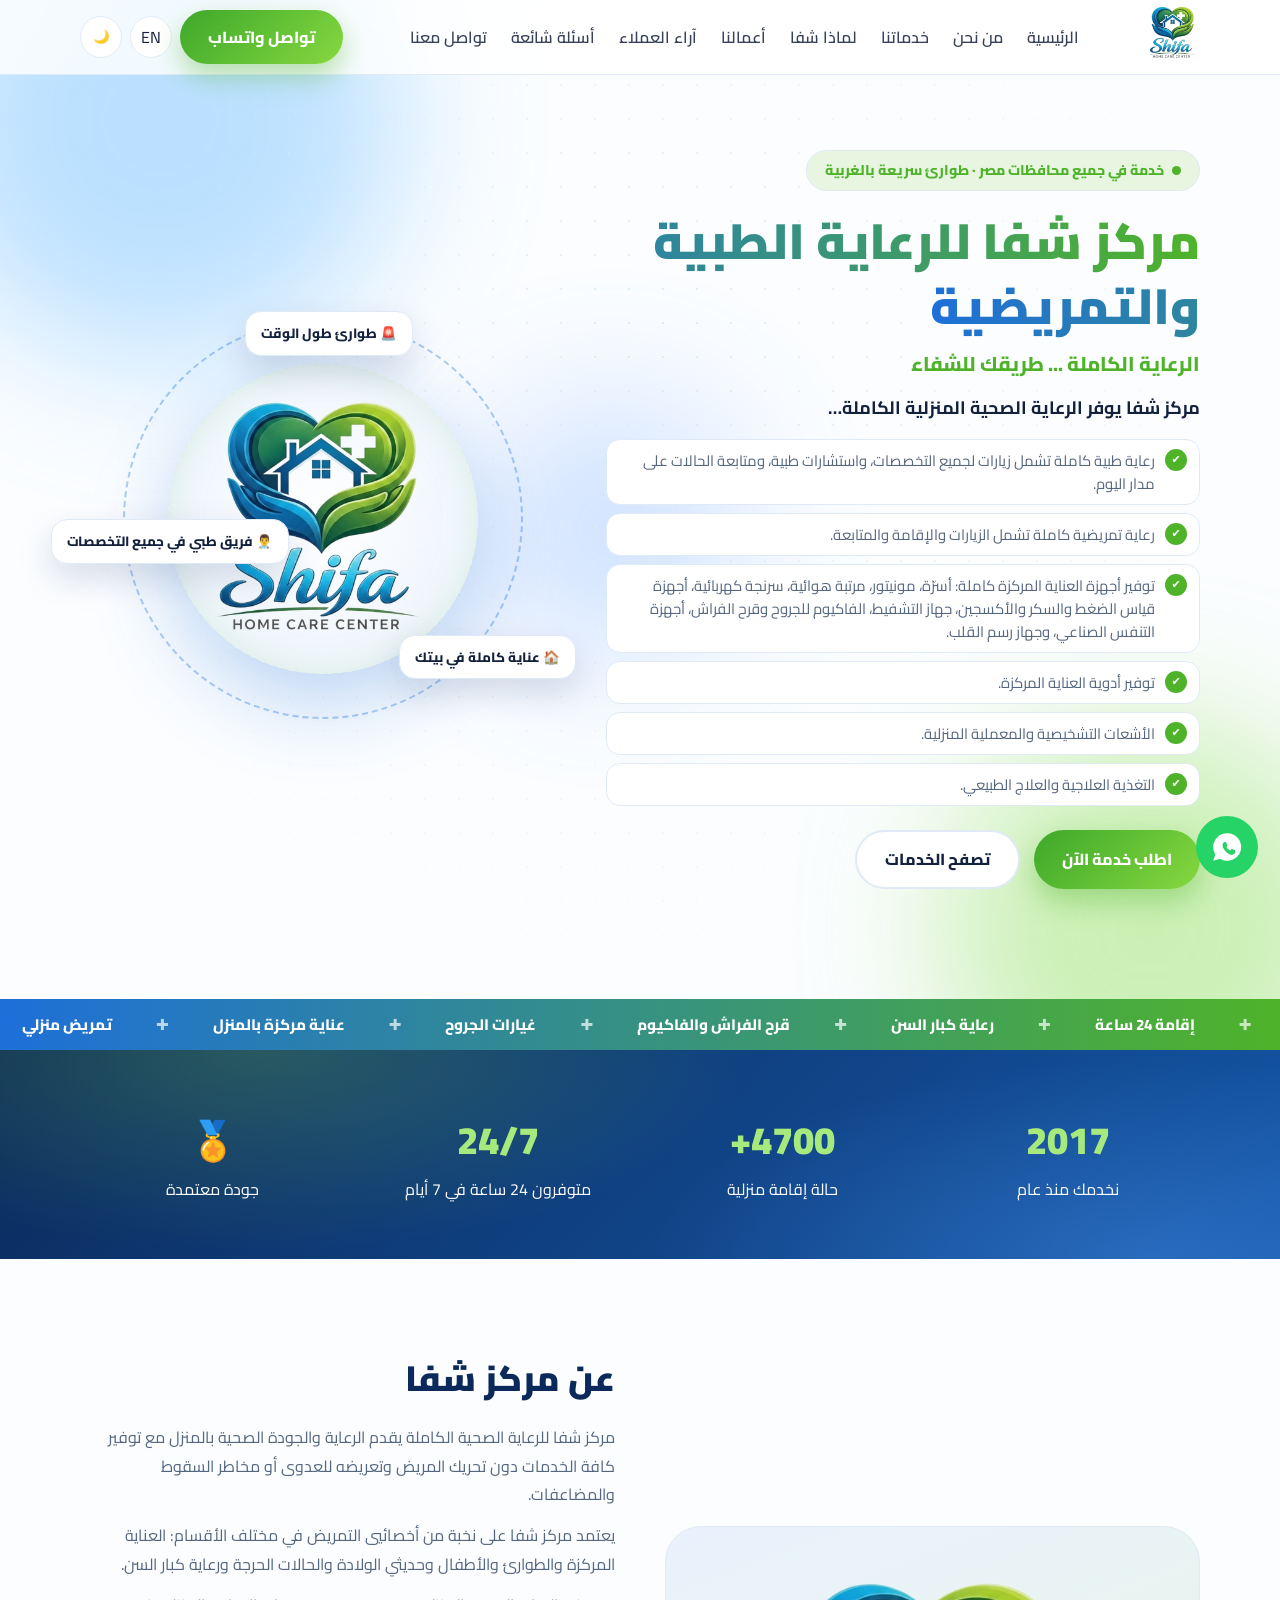
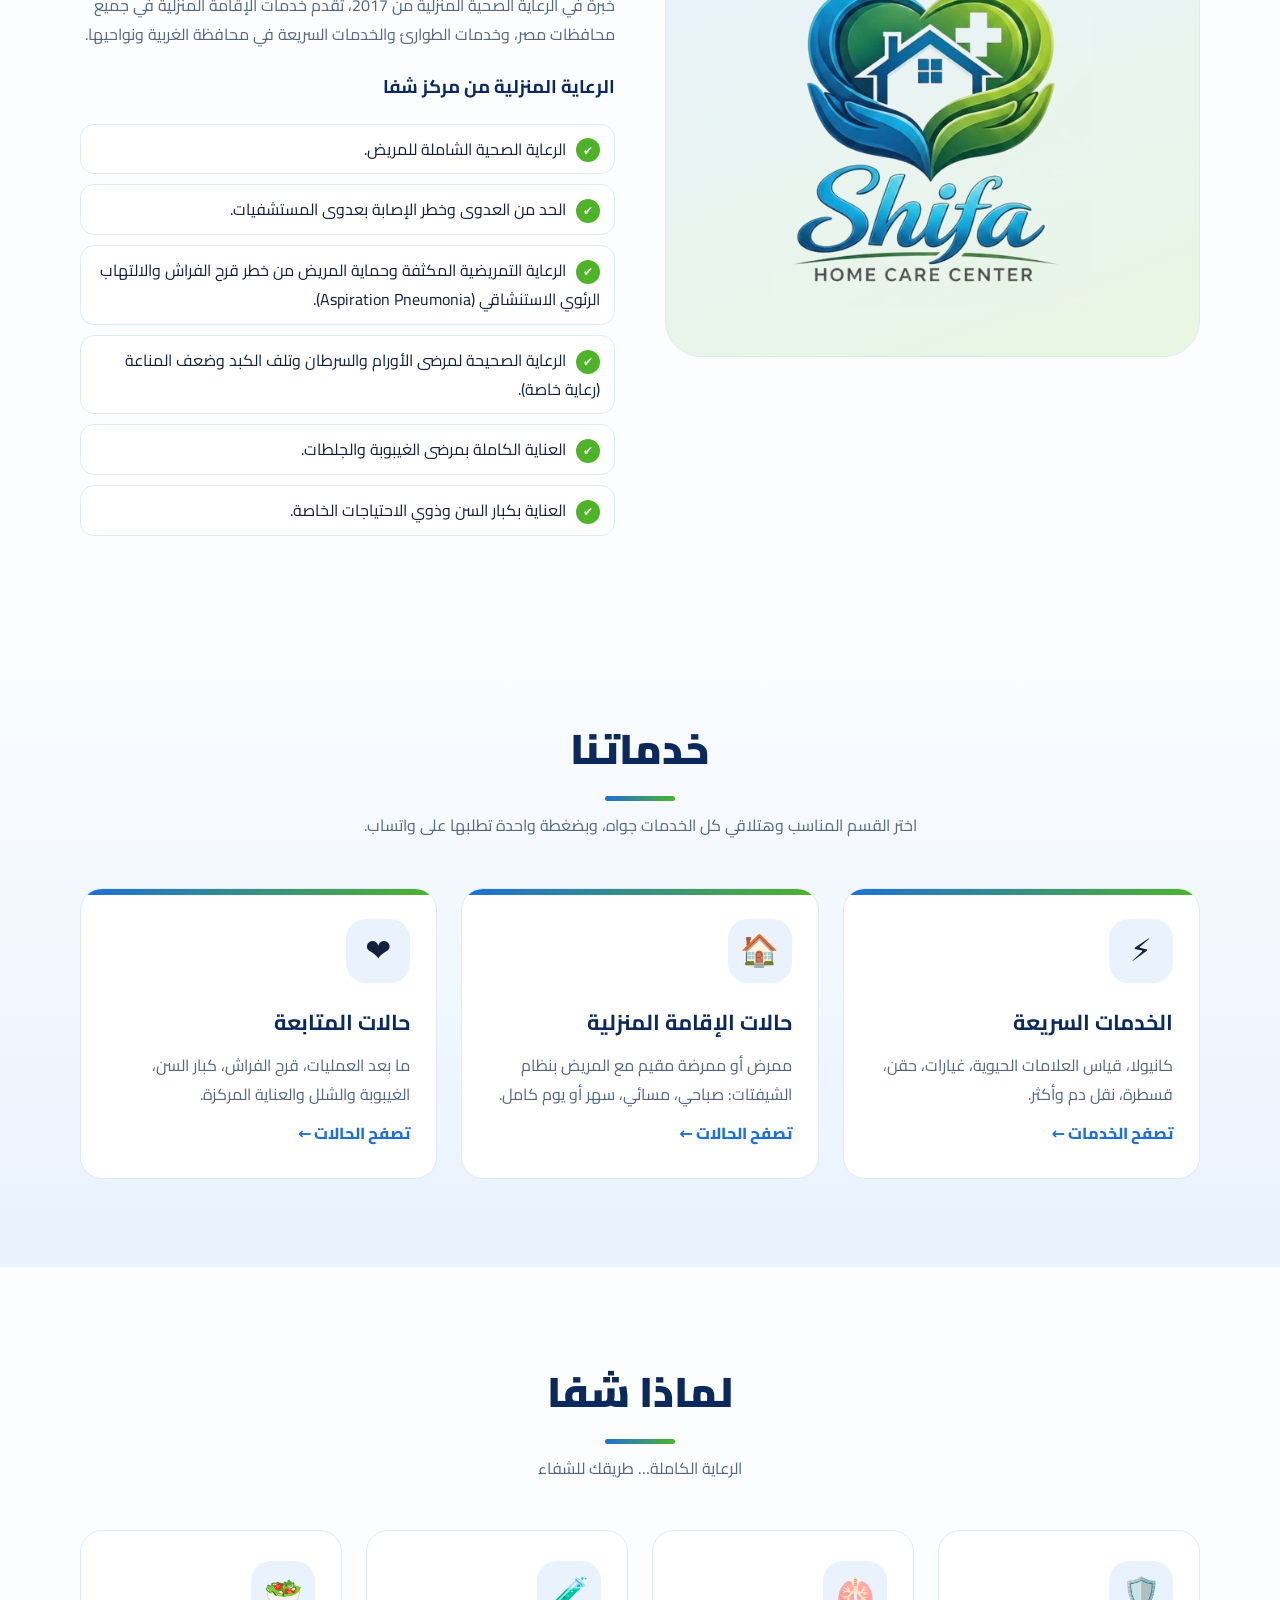
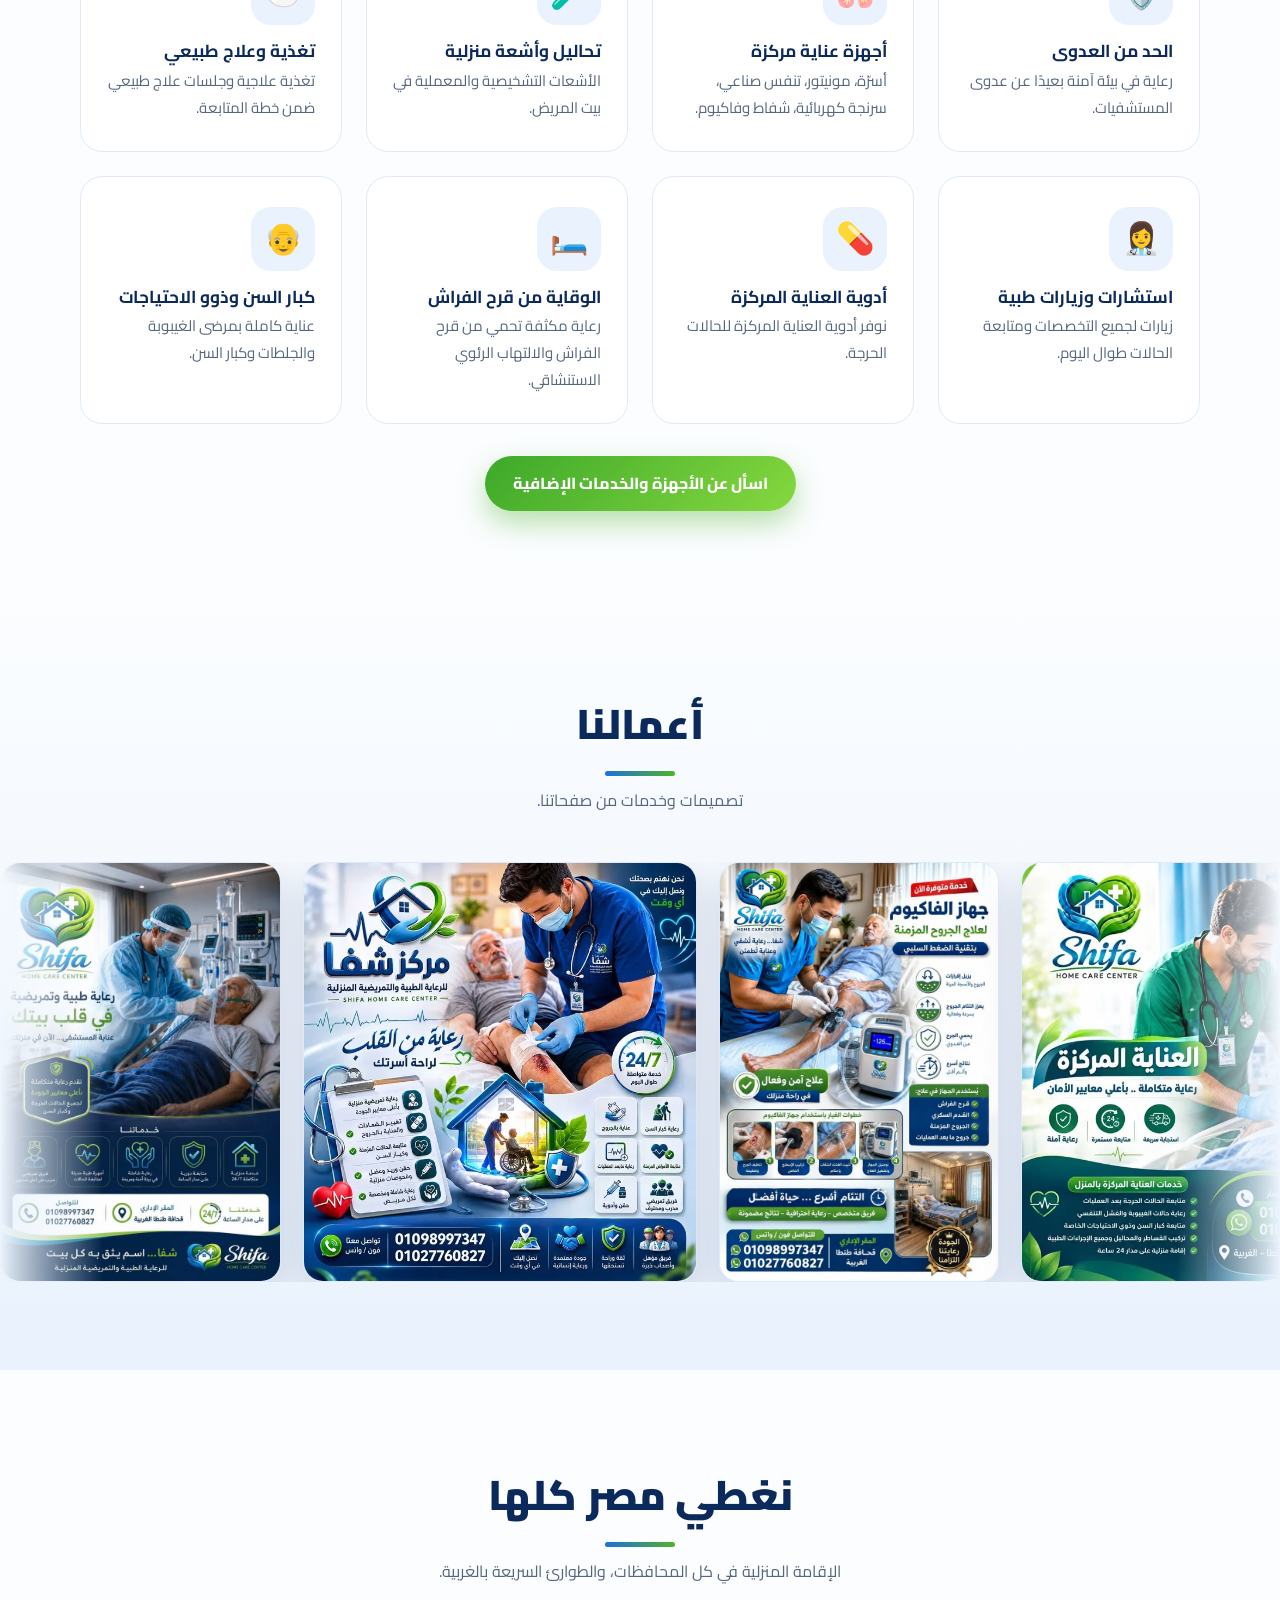
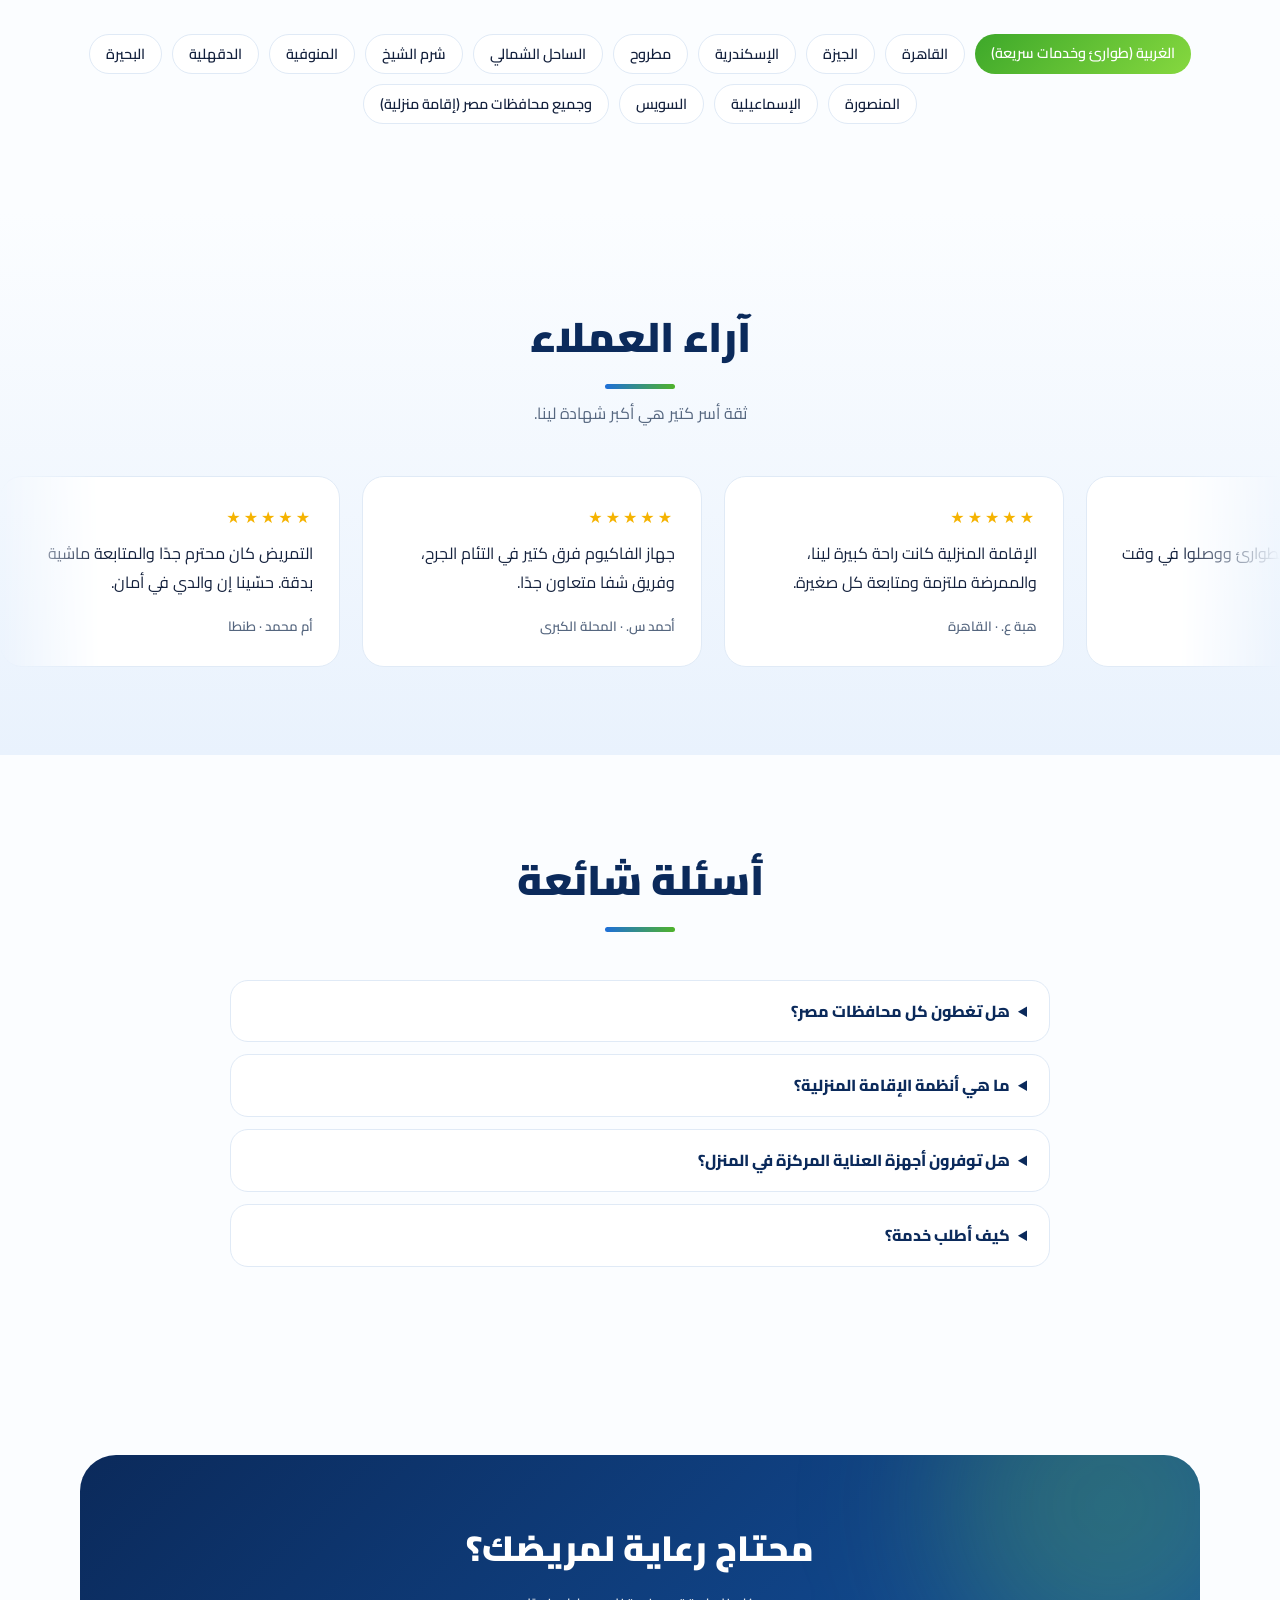
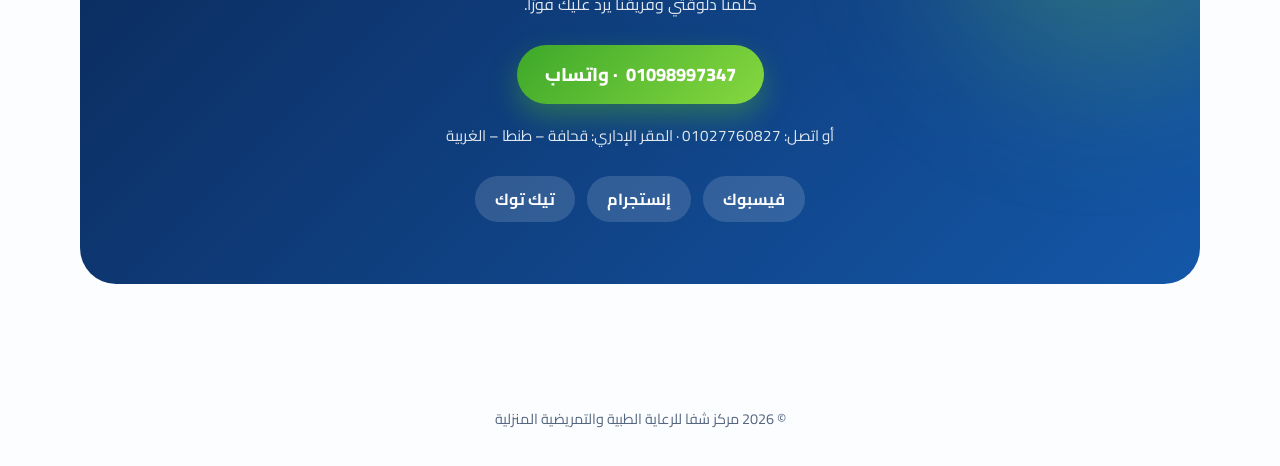
==== commit ce706159: "New hero, stats, about" ====
--- a/index.html
+++ b/index.html
@@ -11,15 +11,16 @@
 <link rel="stylesheet" href="/style.css">
 <script type="application/ld+json">[{"@context": "https://schema.org", "@type": "MedicalBusiness", "name": "Shifa Home Care Center | مركز شفا للرعاية الطبية والتمريضية المنزلية", "alternateName": ["شفا", "Shfaa", "Shifa Home Care"], "url": "https://shfaa.online/", "logo": "https://shfaa.online/assets/icon-512.png", "image": "https://shfaa.online/assets/og.jpg", "description": "مركز شفا للرعاية الطبية والتمريضية المنزلية: تمريض منزلي، عناية مركزة بالمنزل، غيارات وقرح فراش، رعاية كبار السن وإقامة منزلية 24 ساعة في جميع محافظات مصر. اتصل 01098997347.", "telephone": ["+201098997347", "+201027760827"], "foundingDate": "2017", "address": {"@type": "PostalAddress", "streetAddress": "Qahafa", "addressLocality": "Tanta", "addressRegion": "Gharbia", "addressCountry": "EG"}, "areaServed": {"@type": "Country", "name": "Egypt"}, "openingHoursSpecification": {"@type": "OpeningHoursSpecification", "dayOfWeek": ["Monday", "Tuesday", "Wednesday", "Thursday", "Friday", "Saturday", "Sunday"], "opens": "00:00", "closes": "23:59"}, "sameAs": ["https://www.facebook.com/share/1HTjj8ZCZ2/", "https://www.instagram.com/shifacenter2025", "https://www.tiktok.com/@shifa.home.care.c"], "availableLanguage": ["Arabic", "English"]}, {"@context": "https://schema.org", "@type": "FAQPage", "mainEntity": [{"@type": "Question", "name": "هل تغطون كل محافظات مصر؟", "acceptedAnswer": {"@type": "Answer", "text": "نعم، نقدم خدمات الإقامة المنزلية في جميع محافظات مصر، بينما تتوفر خدمات الطوارئ والخدمات السريعة في محافظة الغربية ونواحيها."}}, {"@type": "Question", "name": "ما هي أنظمة الإقامة المنزلية؟", "acceptedAnswer": {"@type": "Answer", "text": "شيفت صباحي (8 ص – 2 م)، مسائي (2 م – 8 م)، سهر (8 م – 8 ص) أو يوم كامل (8 ص – 8 ص)."}}, {"@type": "Question", "name": "هل توفرون أجهزة العناية المركزة في المنزل؟", "acceptedAnswer": {"@type": "Answer", "text": "نعم: أسرّة، مونيتور، مراتب هوائية، سرنجات كهربائية، أجهزة قياس الضغط والسكر والأكسجين، شفاط، فاكيوم للجروح وقرح الفراش، أجهزة تنفس صناعي وجهاز رسم القلب."}}, {"@type": "Question", "name": "كيف أطلب خدمة؟", "acceptedAnswer": {"@type": "Answer", "text": "اضغط على أي خدمة في الموقع وسيفتح واتساب برسالة جاهزة على الرقم 01098997347."}}]}]</script></head><body><div id="bar"></div><header><div class="wrap nav"><a class="brand" href="/" aria-label="Shifa"><img class="ll" src="/assets/logo-light.png" alt="شعار شفا" width="58" height="58"><img class="ld" src="/assets/logo-dark.png" alt="" width="58" height="58"></a>
 <nav class="links" id="links"><a href="/">الرئيسية</a><a href="/#about">من نحن</a><a href="/#services">خدماتنا</a><a href="/#why">لماذا شفا</a><a href="/#gallery">أعمالنا</a><a href="/#reviews">آراء العملاء</a><a href="/#faq">أسئلة شائعة</a><a href="/#contact">تواصل معنا</a></nav>
-<div class="tools"><a class="btn g" href="https://wa.me/201098997347?text=%D8%A3%D8%B1%D9%8A%D8%AF%20%D8%A7%D9%84%D8%A7%D8%B3%D8%AA%D9%81%D8%B3%D8%A7%D8%B1%20%D8%B9%D9%86%20%D8%AE%D8%AF%D9%85%D8%A7%D8%AA%D9%83%D9%85" target="_blank" rel="noopener">تواصل واتساب</a><a class="ib" href="/en/" hreflang="en" lang="en" aria-label="English">EN</a><button class="ib" id="tg" aria-label="Theme">🌙</button><button class="ib burger" id="bg" aria-label="Menu">☰</button></div></div></header><main><section class="hero"><div class="blob b1"></div><div class="blob b2"></div><div class="blob b3"></div><div class="dots"></div><div class="wrap">
-<div><span class="pill"><i></i>خدمة في جميع محافظات مصر · طوارئ سريعة بالغربية</span><h1>شفا… <span>رعاية كاملة</span> في بيتك</h1><p class="lead">تمريض متخصص وعناية مركزة وأجهزة طبية ومتابعة على مدار اليوم، من غير ما مريضك يتحرك ولا يتعرض لعدوى المستشفيات.</p>
+<div class="tools"><a class="btn g" href="https://wa.me/201098997347?text=%D8%A3%D8%B1%D9%8A%D8%AF%20%D8%A7%D9%84%D8%A7%D8%B3%D8%AA%D9%81%D8%B3%D8%A7%D8%B1%20%D8%B9%D9%86%20%D8%AE%D8%AF%D9%85%D8%A7%D8%AA%D9%83%D9%85" target="_blank" rel="noopener">تواصل واتساب</a><a class="ib" href="/en/" hreflang="en" lang="en" aria-label="English">EN</a><button class="ib" id="tg" aria-label="Theme">🌙</button><button class="ib burger" id="bg" aria-label="Menu">☰</button></div></div></header><main><section class="hero"><div class="blob b1"></div><div class="blob b2"></div><div class="blob b3"></div><div class="dots"></div><div class="fx" aria-hidden="true"><i style="left:6%;font-size:22px;animation-delay:-0s">+</i><i style="left:18%;font-size:34px;animation-delay:-4s">+</i><i style="left:31%;font-size:18px;animation-delay:-8s">+</i><i style="left:47%;font-size:28px;animation-delay:-2s">+</i><i style="left:63%;font-size:20px;animation-delay:-6s">+</i><i style="left:76%;font-size:36px;animation-delay:-10s">+</i><i style="left:88%;font-size:24px;animation-delay:-1s">+</i><i style="left:95%;font-size:18px;animation-delay:-5s">+</i></div><div class="wrap">
+<div><span class="pill"><i></i>خدمة في جميع محافظات مصر · طوارئ سريعة بالغربية</span><h1><span>مركز شفا للرعاية الطبية والتمريضية</span></h1><p class="tag">الرعاية الكاملة ... طريقك للشفاء</p><p class="lead">مركز شفا يوفر الرعاية الصحية المنزلية الكاملة…</p><ul class="bul"><li style="--d:0.3s">رعاية طبية كاملة تشمل زيارات لجميع التخصصات، واستشارات طبية، ومتابعة الحالات على مدار اليوم.</li><li style="--d:0.42s">رعاية تمريضية كاملة تشمل الزيارات والإقامة والمتابعة.</li><li style="--d:0.54s">توفير أجهزة العناية المركزة كاملة: أسرّة، مونيتور، مرتبة هوائية، سرنجة كهربائية، أجهزة قياس الضغط والسكر والأكسجين، جهاز التشفيط، الفاكيوم للجروح وقرح الفراش، أجهزة التنفس الصناعي، وجهاز رسم القلب.</li><li style="--d:0.6599999999999999s">توفير أدوية العناية المركزة.</li><li style="--d:0.78s">الأشعات التشخيصية والمعملية المنزلية.</li><li style="--d:0.8999999999999999s">التغذية العلاجية والعلاج الطبيعي.</li></ul>
 <div class="cta"><a class="btn g" href="https://wa.me/201098997347?text=%D8%A3%D8%B1%D9%8A%D8%AF%20%D8%B7%D9%84%D8%A8%20%D8%AE%D8%AF%D9%85%D8%A9" target="_blank" rel="noopener">اطلب خدمة الآن</a><a class="btn o" href="#services">تصفح الخدمات</a></div></div>
 <div class="visual"><div class="ring"></div><div class="ring r2"></div><div class="orb"><img class="ll" src="/assets/logo-light.png" alt="Shifa" width="250" height="250"><img class="ld" src="/assets/logo-dark.png" alt="" width="250" height="250"></div>
-<div class="chip a">🩺 فريق تمريض متخصص</div><div class="chip b">🏠 رعاية في بيتك</div><div class="chip c">⏱ متاحين 24/7</div></div></div>
+<div class="chip a">🚨 طوارئ طول الوقت</div><div class="chip b">🏠 عناية كاملة في بيتك</div><div class="chip c">👨‍⚕️ فريق طبي في جميع التخصصات</div></div></div>
 <svg class="ecg" viewBox="0 0 1200 70" preserveAspectRatio="none" aria-hidden="true"><path d="M0 40H300l20-28 22 56 20-46 14 18H640l20-28 22 56 20-46 14 18H1200"/></svg></section>
-<div class="stats"><div class="wrap"><div><b data-n="2017">2017</b>نخدمك منذ عام</div><div><b data-n="27">27</b>محافظة نغطيها</div><div><b data-n="24">24</b>ساعة متابعة يوميًا</div><div><b data-n="18" data-s="+">18+</b>خدمة سريعة</div></div></div>
+<div class="tick" aria-hidden="true"><div class="trk"><span>تمريض منزلي</span><span>عناية مركزة بالمنزل</span><span>غيارات الجروح</span><span>قرح الفراش والفاكيوم</span><span>رعاية كبار السن</span><span>إقامة 24 ساعة</span><span>نقل دم ومحاليل</span><span>أشعة وتحاليل منزلية</span><span>علاج طبيعي وتغذية علاجية</span><span>تمريض منزلي</span><span>عناية مركزة بالمنزل</span><span>غيارات الجروح</span><span>قرح الفراش والفاكيوم</span><span>رعاية كبار السن</span><span>إقامة 24 ساعة</span><span>نقل دم ومحاليل</span><span>أشعة وتحاليل منزلية</span><span>علاج طبيعي وتغذية علاجية</span><span>تمريض منزلي</span><span>عناية مركزة بالمنزل</span><span>غيارات الجروح</span><span>قرح الفراش والفاكيوم</span><span>رعاية كبار السن</span><span>إقامة 24 ساعة</span><span>نقل دم ومحاليل</span><span>أشعة وتحاليل منزلية</span><span>علاج طبيعي وتغذية علاجية</span><span>تمريض منزلي</span><span>عناية مركزة بالمنزل</span><span>غيارات الجروح</span><span>قرح الفراش والفاكيوم</span><span>رعاية كبار السن</span><span>إقامة 24 ساعة</span><span>نقل دم ومحاليل</span><span>أشعة وتحاليل منزلية</span><span>علاج طبيعي وتغذية علاجية</span></div></div>
+<div class="stats"><div class="wrap"><div><b>2017</b>نخدمك منذ عام</div><div><b data-n="4700" data-s="+">4700+</b>حالة إقامة منزلية</div><div><b>24/7</b>متوفرون 24 ساعة في 7 أيام</div><div><b>🏅</b>جودة معتمدة</div></div></div>
 <section id="about" class="about"><div class="wrap"><div class="rv"><div class="box"><img class="ll" src="/assets/logo-light.png" alt="Shifa" loading="lazy"><img class="ld" src="/assets/logo-dark.png" alt="" loading="lazy"></div></div>
-<div class="rv"><h2 style="font-size:2.2rem;font-weight:900;color:var(--navy)">عن مركز شفا</h2><p style="color:var(--mut);margin-top:10px">مركز شفا للرعاية الصحية الكاملة يقدم الرعاية والجودة الصحية بالمنزل مع توفير كل الخدمات دون تحريك المريض وتعريضه للعدوى أو مخاطر السقوط والمضاعفات. نعتمد على نخبة من أخصائيي التمريض في العناية المركزة والطوارئ والأطفال وحديثي الولادة والحالات الحرجة ورعاية كبار السن.</p><ul class="ticks"><li>خبرة في الرعاية المنزلية من 2017</li><li>خدمات الإقامة المنزلية في جميع محافظات مصر</li><li>الطوارئ والخدمات السريعة في محافظة الغربية ونواحيها</li><li>رعاية خاصة لمرضى الأورام وتلف الكبد وضعف المناعة</li></ul></div></div></section>
+<div class="rv"><h2 style="font-size:2.2rem;font-weight:900;color:var(--navy)">عن مركز شفا</h2><p style="color:var(--mut);margin-top:12px">مركز شفا للرعاية الصحية الكاملة يقدم الرعاية والجودة الصحية بالمنزل مع توفير كافة الخدمات دون تحريك المريض وتعريضه للعدوى أو مخاطر السقوط والمضاعفات.</p><p style="color:var(--mut);margin-top:12px">يعتمد مركز شفا على نخبة من أخصائيي التمريض في مختلف الأقسام: العناية المركزة والطوارئ والأطفال وحديثي الولادة والحالات الحرجة ورعاية كبار السن.</p><p style="color:var(--mut);margin-top:12px">خبرة في الرعاية الصحية المنزلية من 2017، تقدم خدمات الإقامة المنزلية في جميع محافظات مصر، وخدمات الطوارئ والخدمات السريعة في محافظة الغربية ونواحيها.</p><h3 class="sub">الرعاية المنزلية من مركز شفا</h3><ul class="ticks"><li>الرعاية الصحية الشاملة للمريض.</li><li>الحد من العدوى وخطر الإصابة بعدوى المستشفيات.</li><li>الرعاية التمريضية المكثفة وحماية المريض من خطر قرح الفراش والالتهاب الرئوي الاستنشاقي (Aspiration Pneumonia).</li><li>الرعاية الصحيحة لمرضى الأورام والسرطان وتلف الكبد وضعف المناعة (رعاية خاصة).</li><li>العناية الكاملة بمرضى الغيبوبة والجلطات.</li><li>العناية بكبار السن وذوي الاحتياجات الخاصة.</li></ul></div></div></section>
 <section id="services" class="alt"><div class="wrap"><div class="head rv"><h2>خدماتنا</h2><p>اختر القسم المناسب وهتلاقي كل الخدمات جواه، وبضغطة واحدة تطلبها على واتساب.</p></div><div class="cats"><a class="cat rv" href="/quick/"><div class="ic">⚡</div><h3>الخدمات السريعة</h3><p>كانيولا، قياس العلامات الحيوية، غيارات، حقن، قسطرة، نقل دم وأكثر.</p><span class="more">تصفح الخدمات ←</span></a><a class="cat rv" href="/stay/"><div class="ic">🏠</div><h3>حالات الإقامة المنزلية</h3><p>ممرض أو ممرضة مقيم مع المريض بنظام الشيفتات: صباحي، مسائي، سهر أو يوم كامل.</p><span class="more">تصفح الحالات ←</span></a><a class="cat rv" href="/follow/"><div class="ic">❤️</div><h3>حالات المتابعة</h3><p>ما بعد العمليات، قرح الفراش، كبار السن، الغيبوبة والشلل والعناية المركزة.</p><span class="more">تصفح الحالات ←</span></a></div></div></section>
 <section id="why"><div class="wrap"><div class="head rv"><h2>لماذا شفا</h2><p>الرعاية الكاملة… طريقك للشفاء</p></div><div class="grid4"><div class="card rv"><div class="ic">🛡️</div><h4>الحد من العدوى</h4><p>رعاية في بيئة آمنة بعيدًا عن عدوى المستشفيات.</p></div><div class="card rv"><div class="ic">🫁</div><h4>أجهزة عناية مركزة</h4><p>أسرّة، مونيتور، تنفس صناعي، سرنجة كهربائية، شفاط وفاكيوم.</p></div><div class="card rv"><div class="ic">🧪</div><h4>تحاليل وأشعة منزلية</h4><p>الأشعات التشخيصية والمعملية في بيت المريض.</p></div><div class="card rv"><div class="ic">🥗</div><h4>تغذية وعلاج طبيعي</h4><p>تغذية علاجية وجلسات علاج طبيعي ضمن خطة المتابعة.</p></div><div class="card rv"><div class="ic">👩‍⚕️</div><h4>استشارات وزيارات طبية</h4><p>زيارات لجميع التخصصات ومتابعة الحالات طوال اليوم.</p></div><div class="card rv"><div class="ic">💊</div><h4>أدوية العناية المركزة</h4><p>نوفر أدوية العناية المركزة للحالات الحرجة.</p></div><div class="card rv"><div class="ic">🛏️</div><h4>الوقاية من قرح الفراش</h4><p>رعاية مكثفة تحمي من قرح الفراش والالتهاب الرئوي الاستنشاقي.</p></div><div class="card rv"><div class="ic">👴</div><h4>كبار السن وذوو الاحتياجات</h4><p>عناية كاملة بمرضى الغيبوبة والجلطات وكبار السن.</p></div></div><div style="text-align:center;margin-top:32px"><a class="btn g" href="https://wa.me/201098997347?text=%D8%A3%D8%B1%D9%8A%D8%AF%20%D8%A7%D9%84%D8%A7%D8%B3%D8%AA%D9%81%D8%B3%D8%A7%D8%B1%20%D8%B9%D9%86%20%D8%A7%D9%84%D8%A3%D8%AC%D9%87%D8%B2%D8%A9%20%D9%88%D8%A7%D9%84%D8%AE%D8%AF%D9%85%D8%A7%D8%AA%20%D8%A7%D9%84%D8%A5%D8%B6%D8%A7%D9%81%D9%8A%D8%A9" target="_blank" rel="noopener">اسأل عن الأجهزة والخدمات الإضافية</a></div></div></section>
 <section id="gallery" class="alt"><div class="wrap"><div class="head rv"><h2>أعمالنا</h2><p>تصميمات وخدمات من صفحاتنا.</p></div></div><div class="slider"><div class="track w"><img class="work" src="/assets/work1.webp" alt="تصميم خدمات شفا للرعاية المنزلية 1" loading="lazy" height="420"><img class="work" src="/assets/work2.webp" alt="تصميم خدمات شفا للرعاية المنزلية 2" loading="lazy" height="420"><img class="work" src="/assets/work3.webp" alt="تصميم خدمات شفا للرعاية المنزلية 3" loading="lazy" height="420"><img class="work" src="/assets/work4.webp" alt="تصميم خدمات شفا للرعاية المنزلية 4" loading="lazy" height="420"><img class="work" src="/assets/work1.webp" alt="تصميم خدمات شفا للرعاية المنزلية 1" loading="lazy" height="420"><img class="work" src="/assets/work2.webp" alt="تصميم خدمات شفا للرعاية المنزلية 2" loading="lazy" height="420"><img class="work" src="/assets/work3.webp" alt="تصميم خدمات شفا للرعاية المنزلية 3" loading="lazy" height="420"><img class="work" src="/assets/work4.webp" alt="تصميم خدمات شفا للرعاية المنزلية 4" loading="lazy" height="420"></div></div></section>
--- a/style.css
+++ b/style.css
@@ -139,4 +139,31 @@
 .soc a{padding:7px 16px;font-size:.9rem}
 .fab{width:52px;height:52px;bottom:14px}.fab svg{width:28px}
 .page{padding:96px 0 50px}.page h1{font-size:1.6rem!important}.svc{grid-template-columns:1fr;gap:10px}.svc a{padding:13px 14px;font-size:.92rem}
-}+}.orb img,.about .box img{height:auto}
+.orb img{width:78%}
+.brand img{width:auto}
+@media(max-width:700px){.brand img{width:auto;height:46px}}
+
+h1{font-size:clamp(1.8rem,4vw,3.1rem)}
+.tag{font-size:1.25rem;font-weight:800;color:var(--green);margin-top:8px}
+.hero p.lead{margin:10px 0 14px;font-weight:700;color:var(--ink)}
+.bul{list-style:none;display:grid;gap:8px;margin:0 0 24px;max-width:600px}
+.bul li{position:relative;background:var(--card);border:1px solid var(--line);border-radius:14px;padding:9px 14px 9px 14px;padding-inline-start:44px;font-size:.93rem;line-height:1.55;color:var(--mut);opacity:0;animation:pop .6s forwards;animation-delay:var(--d)}
+.bul li::before{content:"✔";position:absolute;inset-inline-start:12px;top:9px;width:22px;height:22px;border-radius:50%;background:var(--green);color:#fff;font-size:11px;display:grid;place-items:center}
+@keyframes pop{from{opacity:0;transform:translateY(14px)}to{opacity:1;transform:none}}
+.fx{position:absolute;inset:0;z-index:-1;overflow:hidden}
+.fx i{position:absolute;bottom:-40px;font-style:normal;font-weight:900;color:var(--green);opacity:.22;animation:rise 14s linear infinite}
+@keyframes rise{to{transform:translateY(-110vh) rotate(180deg);opacity:0}}
+.chip.a{inset-inline-end:auto;inset-inline-start:50%;margin-inline-start:-90px;top:-2%}
+.tick{overflow:hidden;background:linear-gradient(90deg,var(--blue),var(--green));color:#fff;padding:11px 0;direction:ltr;white-space:nowrap}
+.trk{display:inline-flex;gap:0;animation:scroll 40s linear infinite;width:max-content}
+.trk span{padding:0 22px;font-weight:800;font-size:.95rem}.trk span::after{content:"✚";margin-inline-start:44px;opacity:.7}
+.stats b{font-size:2.4rem}
+.about .sub{margin-top:22px;color:var(--navy);font-size:1.15rem}
+.ticks li{background:var(--card);border:1px solid var(--line);border-radius:14px;padding:10px 14px;transition:.3s}.ticks li:hover{border-color:var(--green);transform:translateX(-4px)}
+@media(max-width:700px){
+h1{font-size:1.65rem;line-height:1.4}.tag{font-size:1.05rem}.bul li{font-size:.86rem;padding:8px 12px;padding-inline-start:40px}
+.visual{min-height:330px}.chip{max-width:47%;text-align:center;line-height:1.4;font-size:.7rem}
+.chip.a{top:0;inset-inline-start:50%;margin-inline-start:-23.5%;max-width:47%}.chip.b{bottom:0;inset-inline-start:0}.chip.c{display:block;top:auto;bottom:0;inset-inline-end:0}
+.stats b{font-size:1.8rem}.tick{padding:9px 0}.trk span{font-size:.85rem}
+.about .sub{font-size:1.05rem}.ticks li{font-size:.9rem}}
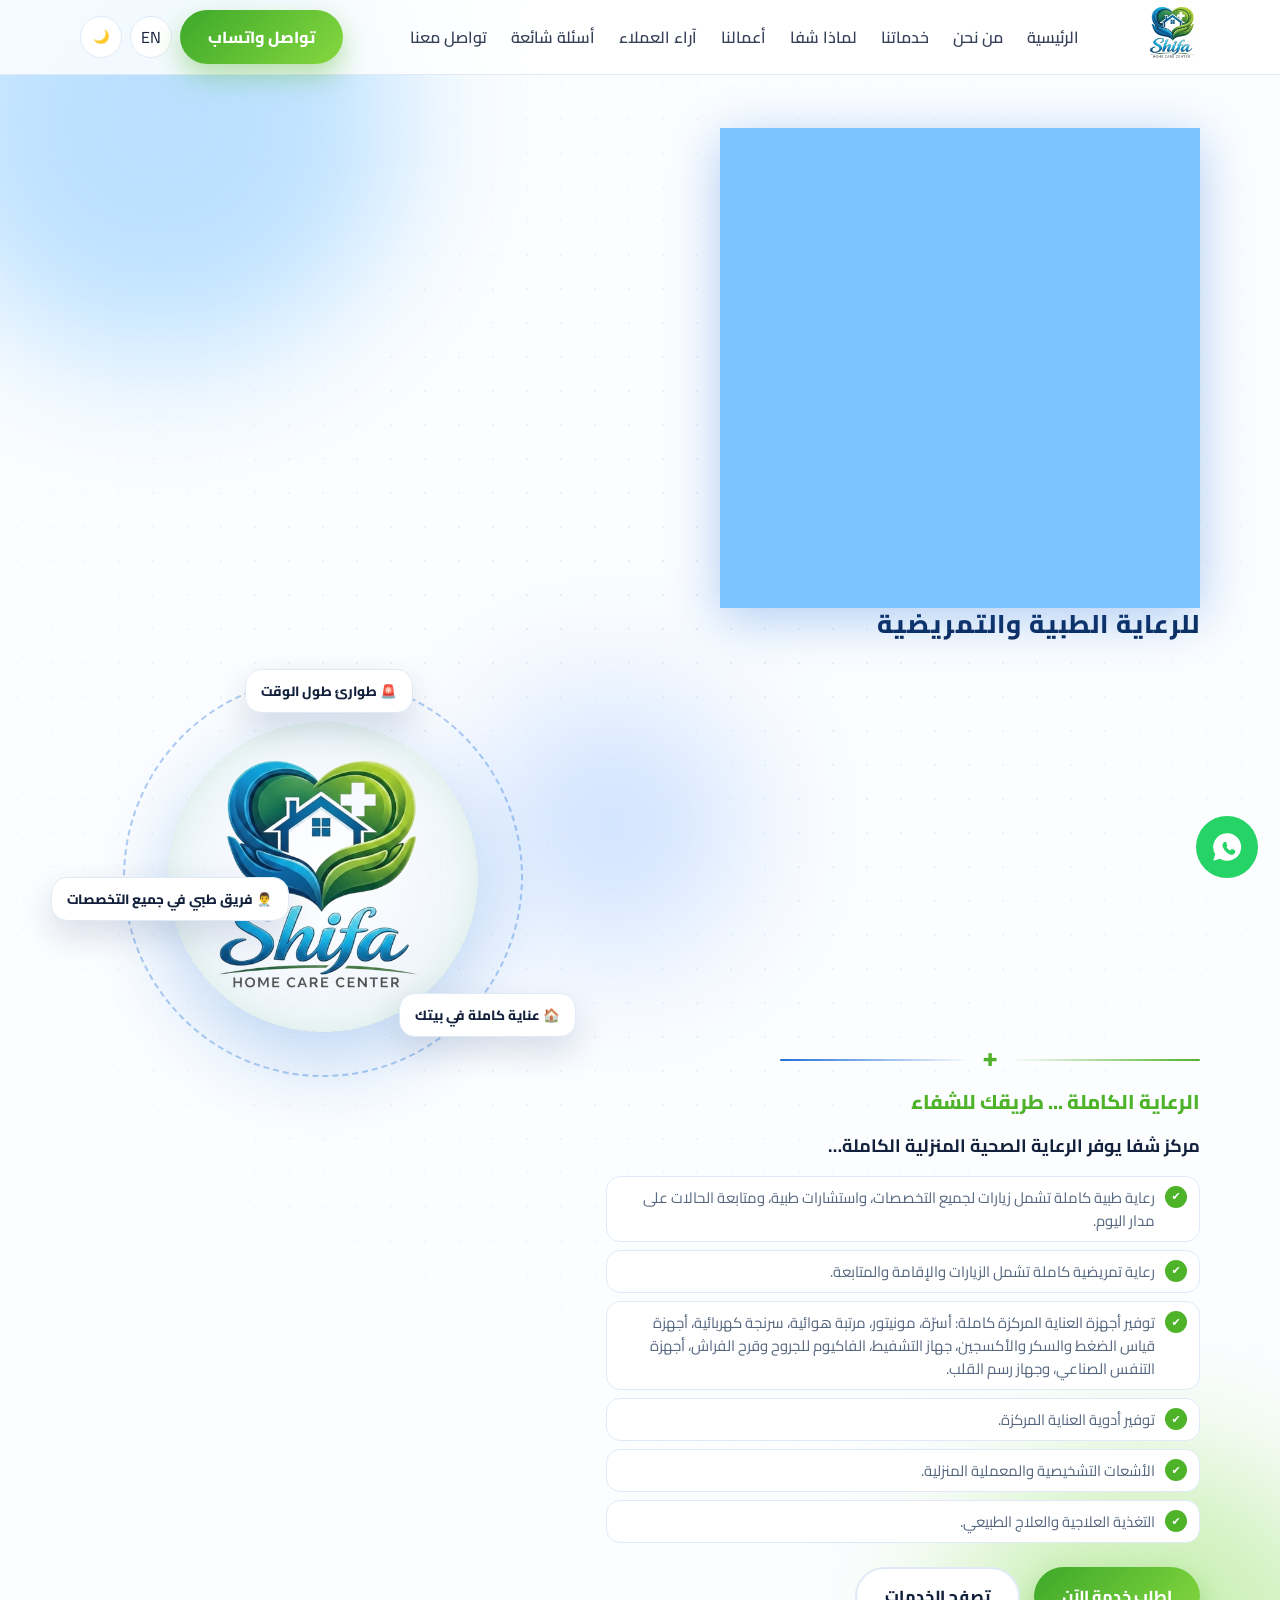
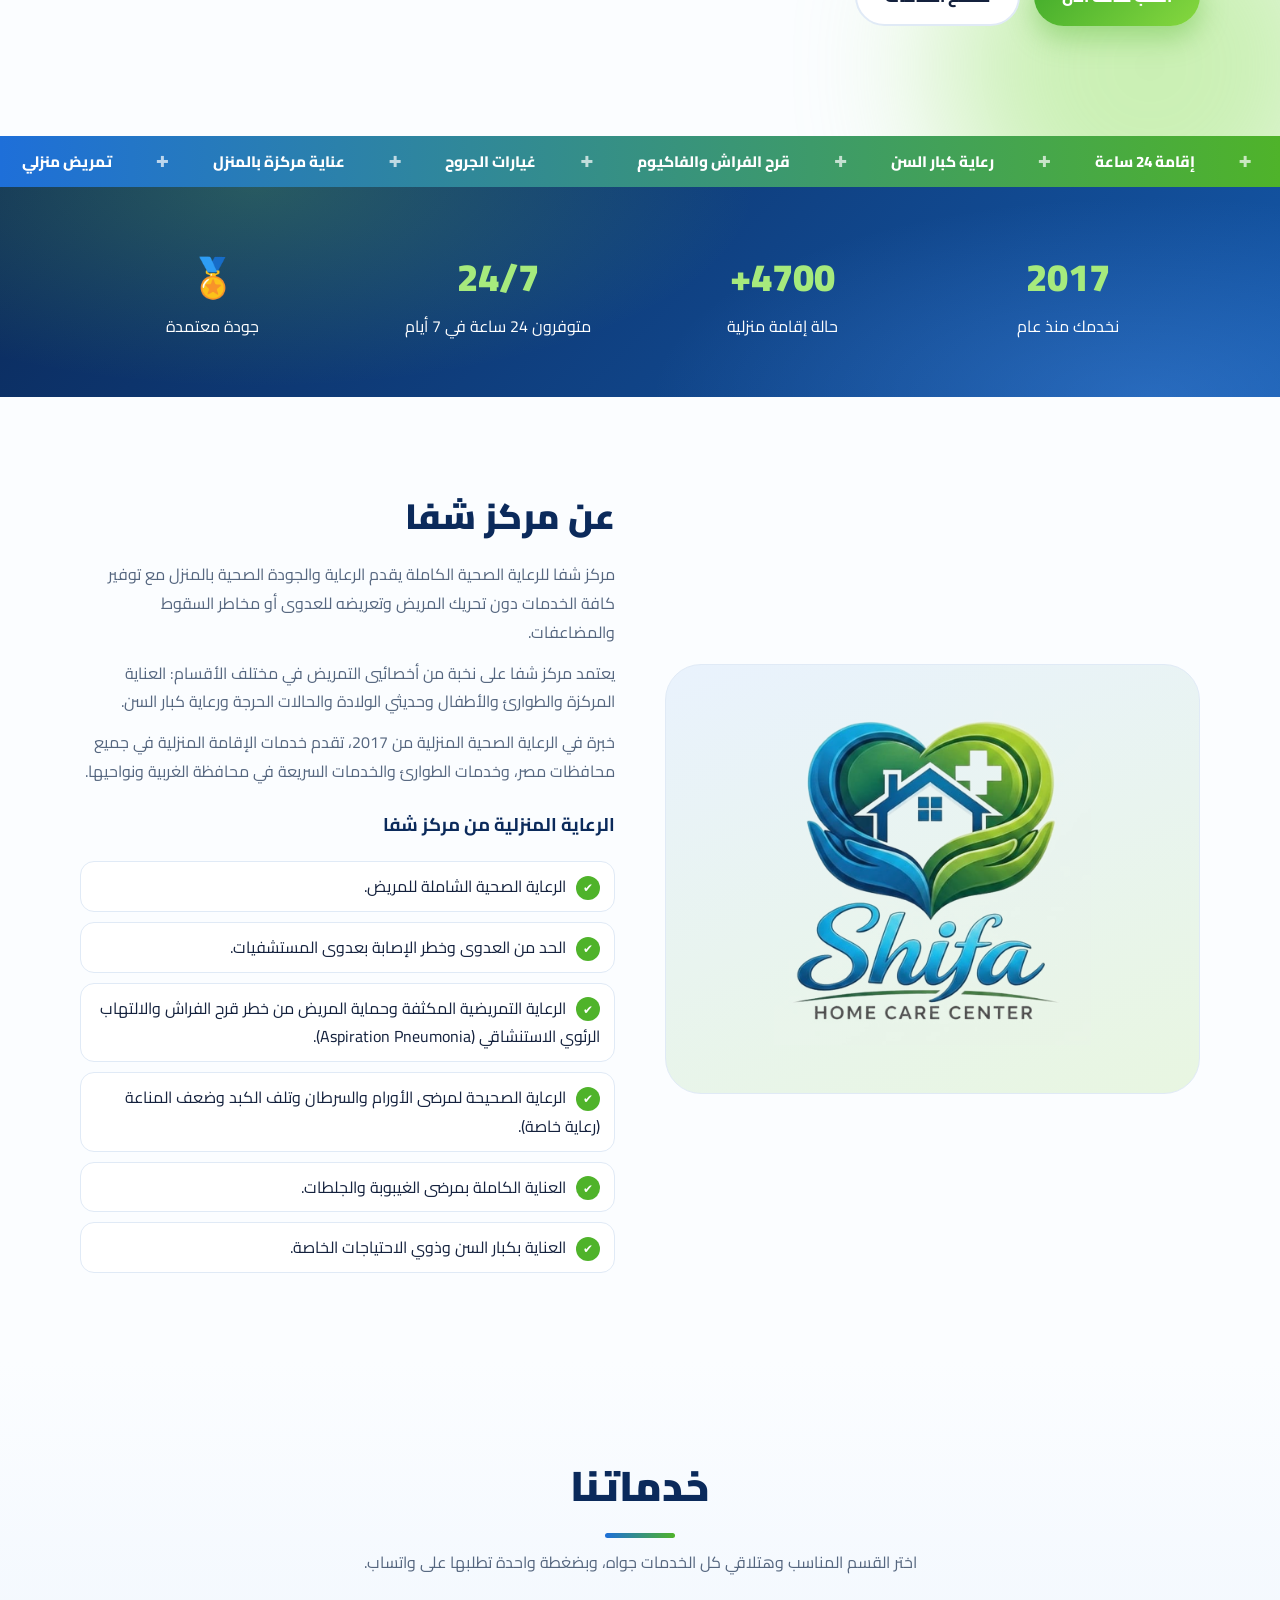
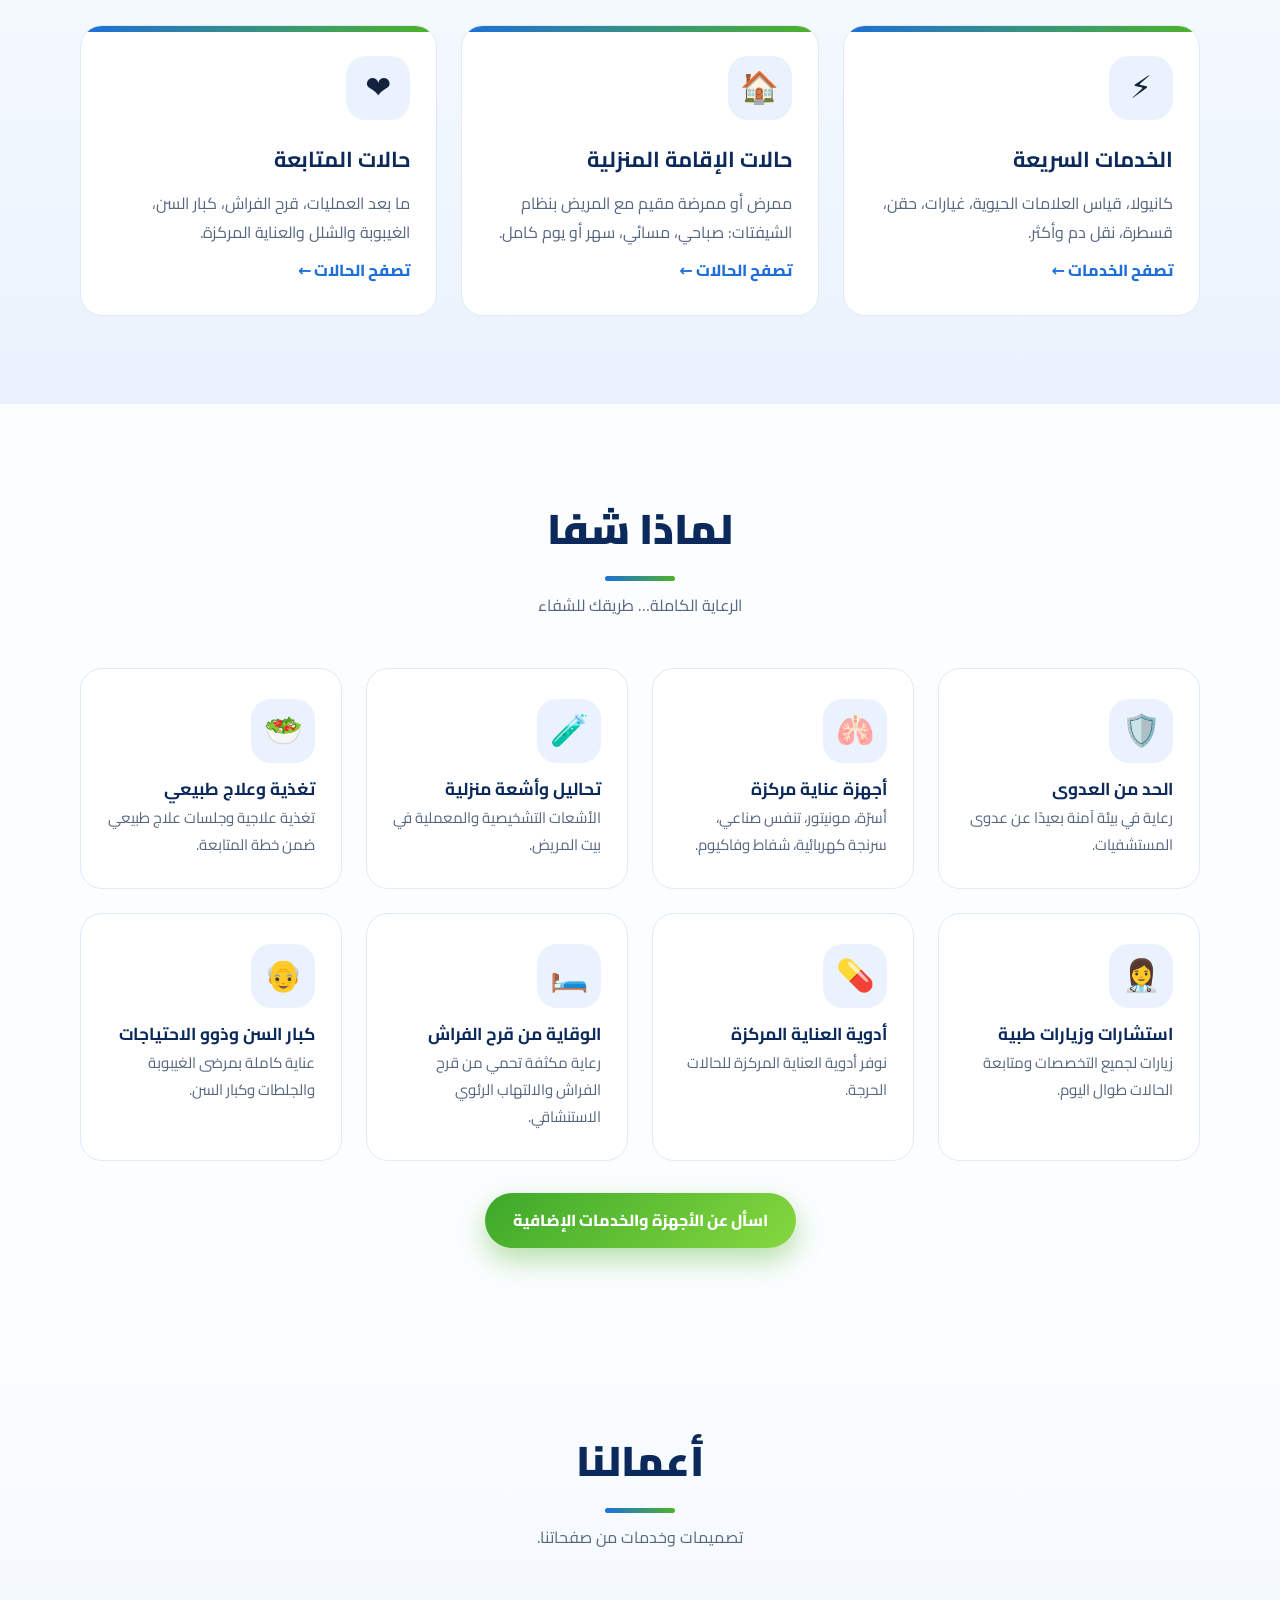
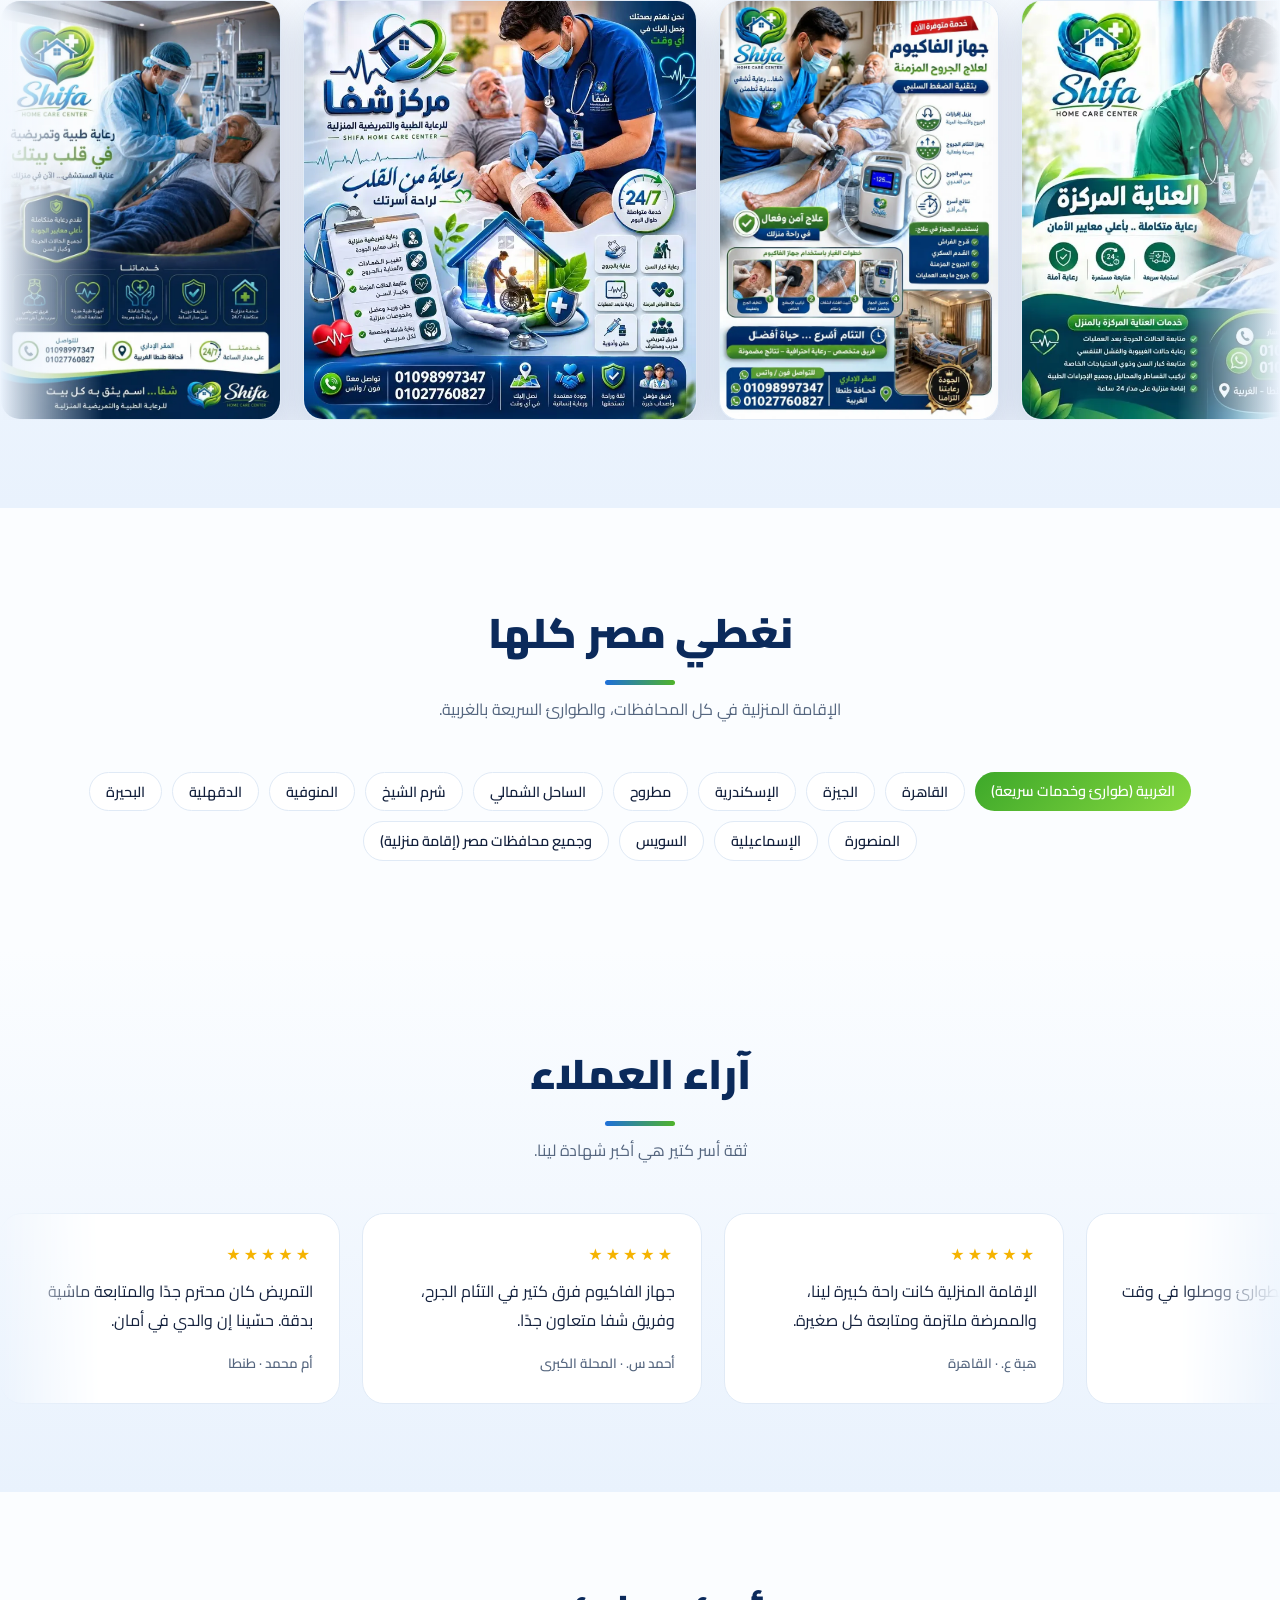
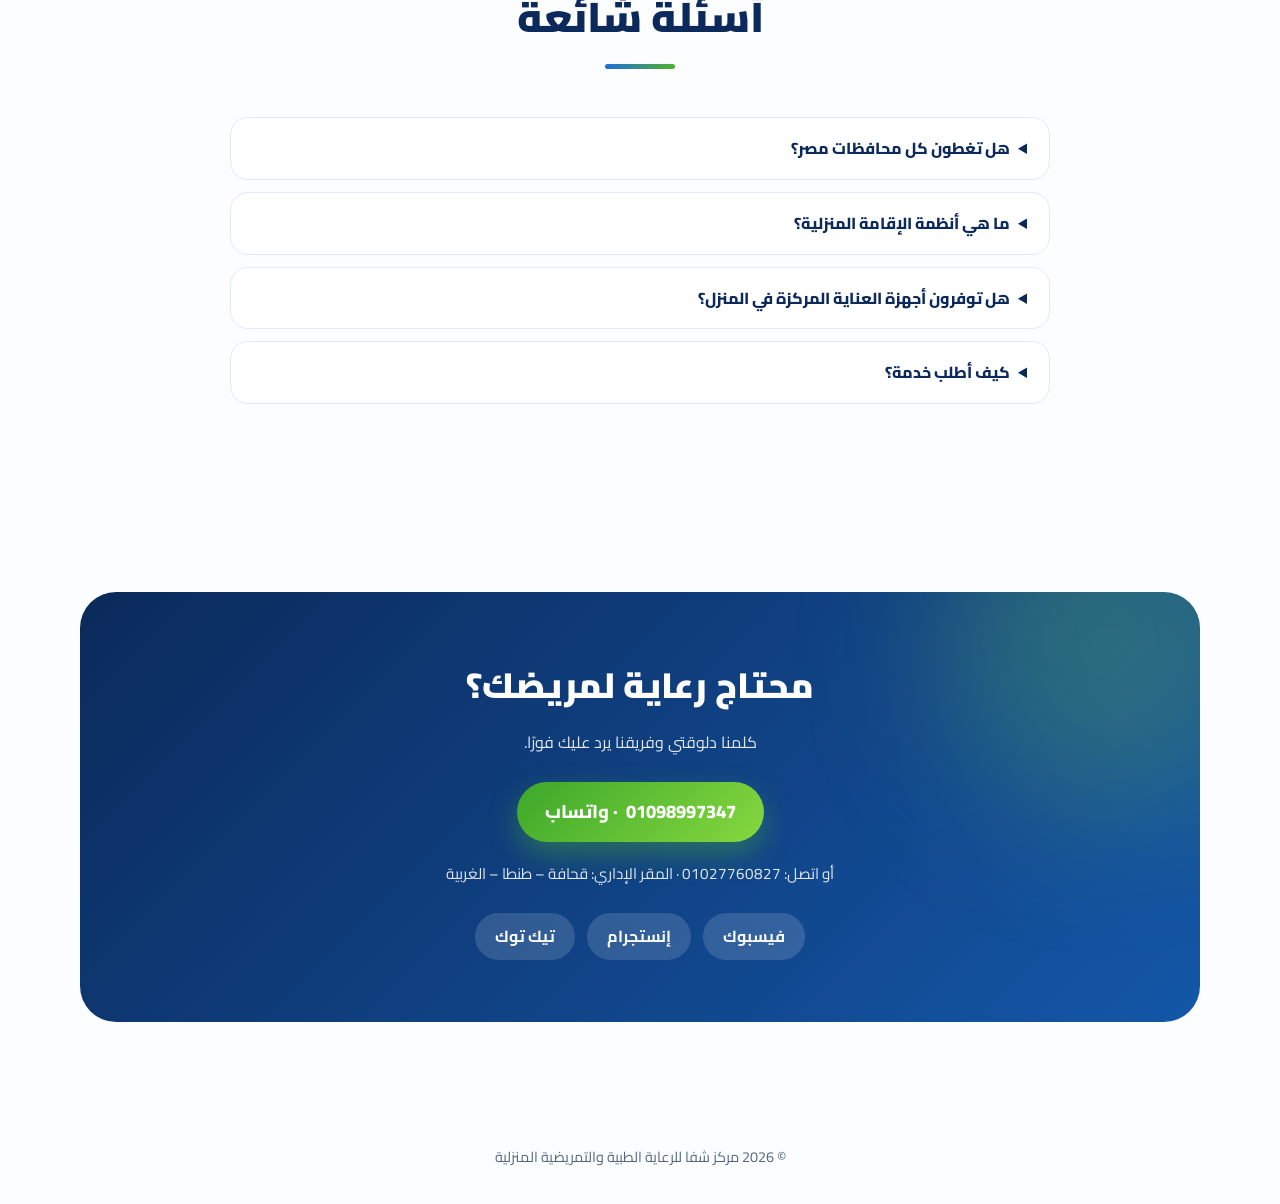
==== commit 65958fd2: "Luxury brand heading, remove pill" ====
--- a/index.html
+++ b/index.html
@@ -6,13 +6,13 @@
 <meta name="twitter:card" content="summary_large_image"><meta name="twitter:title" content="شفا | رعاية منزلية وتمريض منزلي في مصر – عناية مركزة وإقامة 24 ساعة"><meta name="twitter:description" content="مركز شفا للرعاية الطبية والتمريضية المنزلية: تمريض منزلي، عناية مركزة بالمنزل، غيارات وقرح فراش، رعاية كبار السن وإقامة منزلية 24 ساعة في جميع محافظات مصر. اتصل 01098997347."><meta name="twitter:image" content="https://shfaa.online/assets/og.jpg">
 <link rel="icon" href="/assets/favicon.png"><link rel="apple-touch-icon" href="/assets/icon-192.png"><link rel="manifest" href="/manifest.webmanifest">
 <link rel="preconnect" href="https://fonts.googleapis.com"><link rel="preconnect" href="https://fonts.gstatic.com" crossorigin>
-<link href="https://fonts.googleapis.com/css2?family=Cairo:wght@400;600;800;900&family=Poppins:wght@400;600;800&display=swap" rel="stylesheet">
+<link href="https://fonts.googleapis.com/css2?family=Cairo:wght@400;600;800;900&family=Poppins:wght@400;600;800&family=Reem+Kufi:wght@700&family=Playfair+Display:wght@800&display=swap" rel="stylesheet">
 <script>try{var s=localStorage.getItem('theme');document.documentElement.dataset.theme=s||(matchMedia('(prefers-color-scheme:dark)').matches?'dark':'light')}catch(e){document.documentElement.dataset.theme='light'}</script>
 <link rel="stylesheet" href="/style.css">
 <script type="application/ld+json">[{"@context": "https://schema.org", "@type": "MedicalBusiness", "name": "Shifa Home Care Center | مركز شفا للرعاية الطبية والتمريضية المنزلية", "alternateName": ["شفا", "Shfaa", "Shifa Home Care"], "url": "https://shfaa.online/", "logo": "https://shfaa.online/assets/icon-512.png", "image": "https://shfaa.online/assets/og.jpg", "description": "مركز شفا للرعاية الطبية والتمريضية المنزلية: تمريض منزلي، عناية مركزة بالمنزل، غيارات وقرح فراش، رعاية كبار السن وإقامة منزلية 24 ساعة في جميع محافظات مصر. اتصل 01098997347.", "telephone": ["+201098997347", "+201027760827"], "foundingDate": "2017", "address": {"@type": "PostalAddress", "streetAddress": "Qahafa", "addressLocality": "Tanta", "addressRegion": "Gharbia", "addressCountry": "EG"}, "areaServed": {"@type": "Country", "name": "Egypt"}, "openingHoursSpecification": {"@type": "OpeningHoursSpecification", "dayOfWeek": ["Monday", "Tuesday", "Wednesday", "Thursday", "Friday", "Saturday", "Sunday"], "opens": "00:00", "closes": "23:59"}, "sameAs": ["https://www.facebook.com/share/1HTjj8ZCZ2/", "https://www.instagram.com/shifacenter2025", "https://www.tiktok.com/@shifa.home.care.c"], "availableLanguage": ["Arabic", "English"]}, {"@context": "https://schema.org", "@type": "FAQPage", "mainEntity": [{"@type": "Question", "name": "هل تغطون كل محافظات مصر؟", "acceptedAnswer": {"@type": "Answer", "text": "نعم، نقدم خدمات الإقامة المنزلية في جميع محافظات مصر، بينما تتوفر خدمات الطوارئ والخدمات السريعة في محافظة الغربية ونواحيها."}}, {"@type": "Question", "name": "ما هي أنظمة الإقامة المنزلية؟", "acceptedAnswer": {"@type": "Answer", "text": "شيفت صباحي (8 ص – 2 م)، مسائي (2 م – 8 م)، سهر (8 م – 8 ص) أو يوم كامل (8 ص – 8 ص)."}}, {"@type": "Question", "name": "هل توفرون أجهزة العناية المركزة في المنزل؟", "acceptedAnswer": {"@type": "Answer", "text": "نعم: أسرّة، مونيتور، مراتب هوائية، سرنجات كهربائية، أجهزة قياس الضغط والسكر والأكسجين، شفاط، فاكيوم للجروح وقرح الفراش، أجهزة تنفس صناعي وجهاز رسم القلب."}}, {"@type": "Question", "name": "كيف أطلب خدمة؟", "acceptedAnswer": {"@type": "Answer", "text": "اضغط على أي خدمة في الموقع وسيفتح واتساب برسالة جاهزة على الرقم 01098997347."}}]}]</script></head><body><div id="bar"></div><header><div class="wrap nav"><a class="brand" href="/" aria-label="Shifa"><img class="ll" src="/assets/logo-light.png" alt="شعار شفا" width="58" height="58"><img class="ld" src="/assets/logo-dark.png" alt="" width="58" height="58"></a>
 <nav class="links" id="links"><a href="/">الرئيسية</a><a href="/#about">من نحن</a><a href="/#services">خدماتنا</a><a href="/#why">لماذا شفا</a><a href="/#gallery">أعمالنا</a><a href="/#reviews">آراء العملاء</a><a href="/#faq">أسئلة شائعة</a><a href="/#contact">تواصل معنا</a></nav>
 <div class="tools"><a class="btn g" href="https://wa.me/201098997347?text=%D8%A3%D8%B1%D9%8A%D8%AF%20%D8%A7%D9%84%D8%A7%D8%B3%D8%AA%D9%81%D8%B3%D8%A7%D8%B1%20%D8%B9%D9%86%20%D8%AE%D8%AF%D9%85%D8%A7%D8%AA%D9%83%D9%85" target="_blank" rel="noopener">تواصل واتساب</a><a class="ib" href="/en/" hreflang="en" lang="en" aria-label="English">EN</a><button class="ib" id="tg" aria-label="Theme">🌙</button><button class="ib burger" id="bg" aria-label="Menu">☰</button></div></div></header><main><section class="hero"><div class="blob b1"></div><div class="blob b2"></div><div class="blob b3"></div><div class="dots"></div><div class="fx" aria-hidden="true"><i style="left:6%;font-size:22px;animation-delay:-0s">+</i><i style="left:18%;font-size:34px;animation-delay:-4s">+</i><i style="left:31%;font-size:18px;animation-delay:-8s">+</i><i style="left:47%;font-size:28px;animation-delay:-2s">+</i><i style="left:63%;font-size:20px;animation-delay:-6s">+</i><i style="left:76%;font-size:36px;animation-delay:-10s">+</i><i style="left:88%;font-size:24px;animation-delay:-1s">+</i><i style="left:95%;font-size:18px;animation-delay:-5s">+</i></div><div class="wrap">
-<div><span class="pill"><i></i>خدمة في جميع محافظات مصر · طوارئ سريعة بالغربية</span><h1><span>مركز شفا للرعاية الطبية والتمريضية</span></h1><p class="tag">الرعاية الكاملة ... طريقك للشفاء</p><p class="lead">مركز شفا يوفر الرعاية الصحية المنزلية الكاملة…</p><ul class="bul"><li style="--d:0.3s">رعاية طبية كاملة تشمل زيارات لجميع التخصصات، واستشارات طبية، ومتابعة الحالات على مدار اليوم.</li><li style="--d:0.42s">رعاية تمريضية كاملة تشمل الزيارات والإقامة والمتابعة.</li><li style="--d:0.54s">توفير أجهزة العناية المركزة كاملة: أسرّة، مونيتور، مرتبة هوائية، سرنجة كهربائية، أجهزة قياس الضغط والسكر والأكسجين، جهاز التشفيط، الفاكيوم للجروح وقرح الفراش، أجهزة التنفس الصناعي، وجهاز رسم القلب.</li><li style="--d:0.6599999999999999s">توفير أدوية العناية المركزة.</li><li style="--d:0.78s">الأشعات التشخيصية والمعملية المنزلية.</li><li style="--d:0.8999999999999999s">التغذية العلاجية والعلاج الطبيعي.</li></ul>
+<div><h1><span class="b1">مركز شفا</span><span class="b2">للرعاية الطبية والتمريضية</span></h1><div class="orn" aria-hidden="true"><i></i><b>✚</b><i></i></div><p class="tag">الرعاية الكاملة ... طريقك للشفاء</p><p class="lead">مركز شفا يوفر الرعاية الصحية المنزلية الكاملة…</p><ul class="bul"><li style="--d:0.3s">رعاية طبية كاملة تشمل زيارات لجميع التخصصات، واستشارات طبية، ومتابعة الحالات على مدار اليوم.</li><li style="--d:0.42s">رعاية تمريضية كاملة تشمل الزيارات والإقامة والمتابعة.</li><li style="--d:0.54s">توفير أجهزة العناية المركزة كاملة: أسرّة، مونيتور، مرتبة هوائية، سرنجة كهربائية، أجهزة قياس الضغط والسكر والأكسجين، جهاز التشفيط، الفاكيوم للجروح وقرح الفراش، أجهزة التنفس الصناعي، وجهاز رسم القلب.</li><li style="--d:0.6599999999999999s">توفير أدوية العناية المركزة.</li><li style="--d:0.78s">الأشعات التشخيصية والمعملية المنزلية.</li><li style="--d:0.8999999999999999s">التغذية العلاجية والعلاج الطبيعي.</li></ul>
 <div class="cta"><a class="btn g" href="https://wa.me/201098997347?text=%D8%A3%D8%B1%D9%8A%D8%AF%20%D8%B7%D9%84%D8%A8%20%D8%AE%D8%AF%D9%85%D8%A9" target="_blank" rel="noopener">اطلب خدمة الآن</a><a class="btn o" href="#services">تصفح الخدمات</a></div></div>
 <div class="visual"><div class="ring"></div><div class="ring r2"></div><div class="orb"><img class="ll" src="/assets/logo-light.png" alt="Shifa" width="250" height="250"><img class="ld" src="/assets/logo-dark.png" alt="" width="250" height="250"></div>
 <div class="chip a">🚨 طوارئ طول الوقت</div><div class="chip b">🏠 عناية كاملة في بيتك</div><div class="chip c">👨‍⚕️ فريق طبي في جميع التخصصات</div></div></div>
--- a/style.css
+++ b/style.css
@@ -166,4 +166,15 @@
 .visual{min-height:330px}.chip{max-width:47%;text-align:center;line-height:1.4;font-size:.7rem}
 .chip.a{top:0;inset-inline-start:50%;margin-inline-start:-23.5%;max-width:47%}.chip.b{bottom:0;inset-inline-start:0}.chip.c{display:block;top:auto;bottom:0;inset-inline-end:0}
 .stats b{font-size:1.8rem}.tick{padding:9px 0}.trk span{font-size:.85rem}
-.about .sub{font-size:1.05rem}.ticks li{font-size:.9rem}}+.about .sub{font-size:1.05rem}.ticks li{font-size:.9rem}}
+h1{line-height:1.15}
+h1 .b1{display:block;font-family:"Reem Kufi",Cairo,sans-serif;font-weight:700;font-size:clamp(3.6rem,9vw,6.6rem);line-height:1.15;letter-spacing:.01em;filter:drop-shadow(0 10px 26px rgba(30,111,217,.35))}
+[lang=en] h1 .b1{font-family:"Playfair Display",Georgia,serif;font-weight:800;letter-spacing:.02em}
+h1 .b2{display:block;background:none;-webkit-background-clip:border-box;background-clip:border-box;-webkit-text-fill-color:currentColor;color:var(--navy);animation:none;font-size:clamp(1.05rem,2.3vw,1.6rem);font-weight:800;letter-spacing:.04em;margin-top:2px}
+[lang=en] h1 .b2{font-size:clamp(.95rem,2vw,1.25rem);letter-spacing:.14em;text-transform:uppercase}
+.orn{display:flex;align-items:center;gap:14px;margin:14px 0 6px;max-width:420px}
+.orn i{flex:1;height:2px;border-radius:2px;background:linear-gradient(90deg,transparent,var(--green))}.orn i:last-child{background:linear-gradient(270deg,transparent,var(--blue))}
+.orn b{color:var(--green);font-size:1.1rem;animation:pulse2 2.4s ease-in-out infinite}
+@keyframes pulse2{50%{transform:scale(1.35) rotate(90deg)}}
+.hero{padding-top:128px}
+@media(max-width:700px){h1 .b1{font-size:3.5rem}h1 .b2{font-size:1.02rem}.orn{margin:10px 0 4px}.hero{padding:88px 0 56px}.tag{margin-top:2px}.hero p.lead{font-size:.92rem;margin:8px 0 12px}.bul{gap:7px;margin-bottom:18px}}
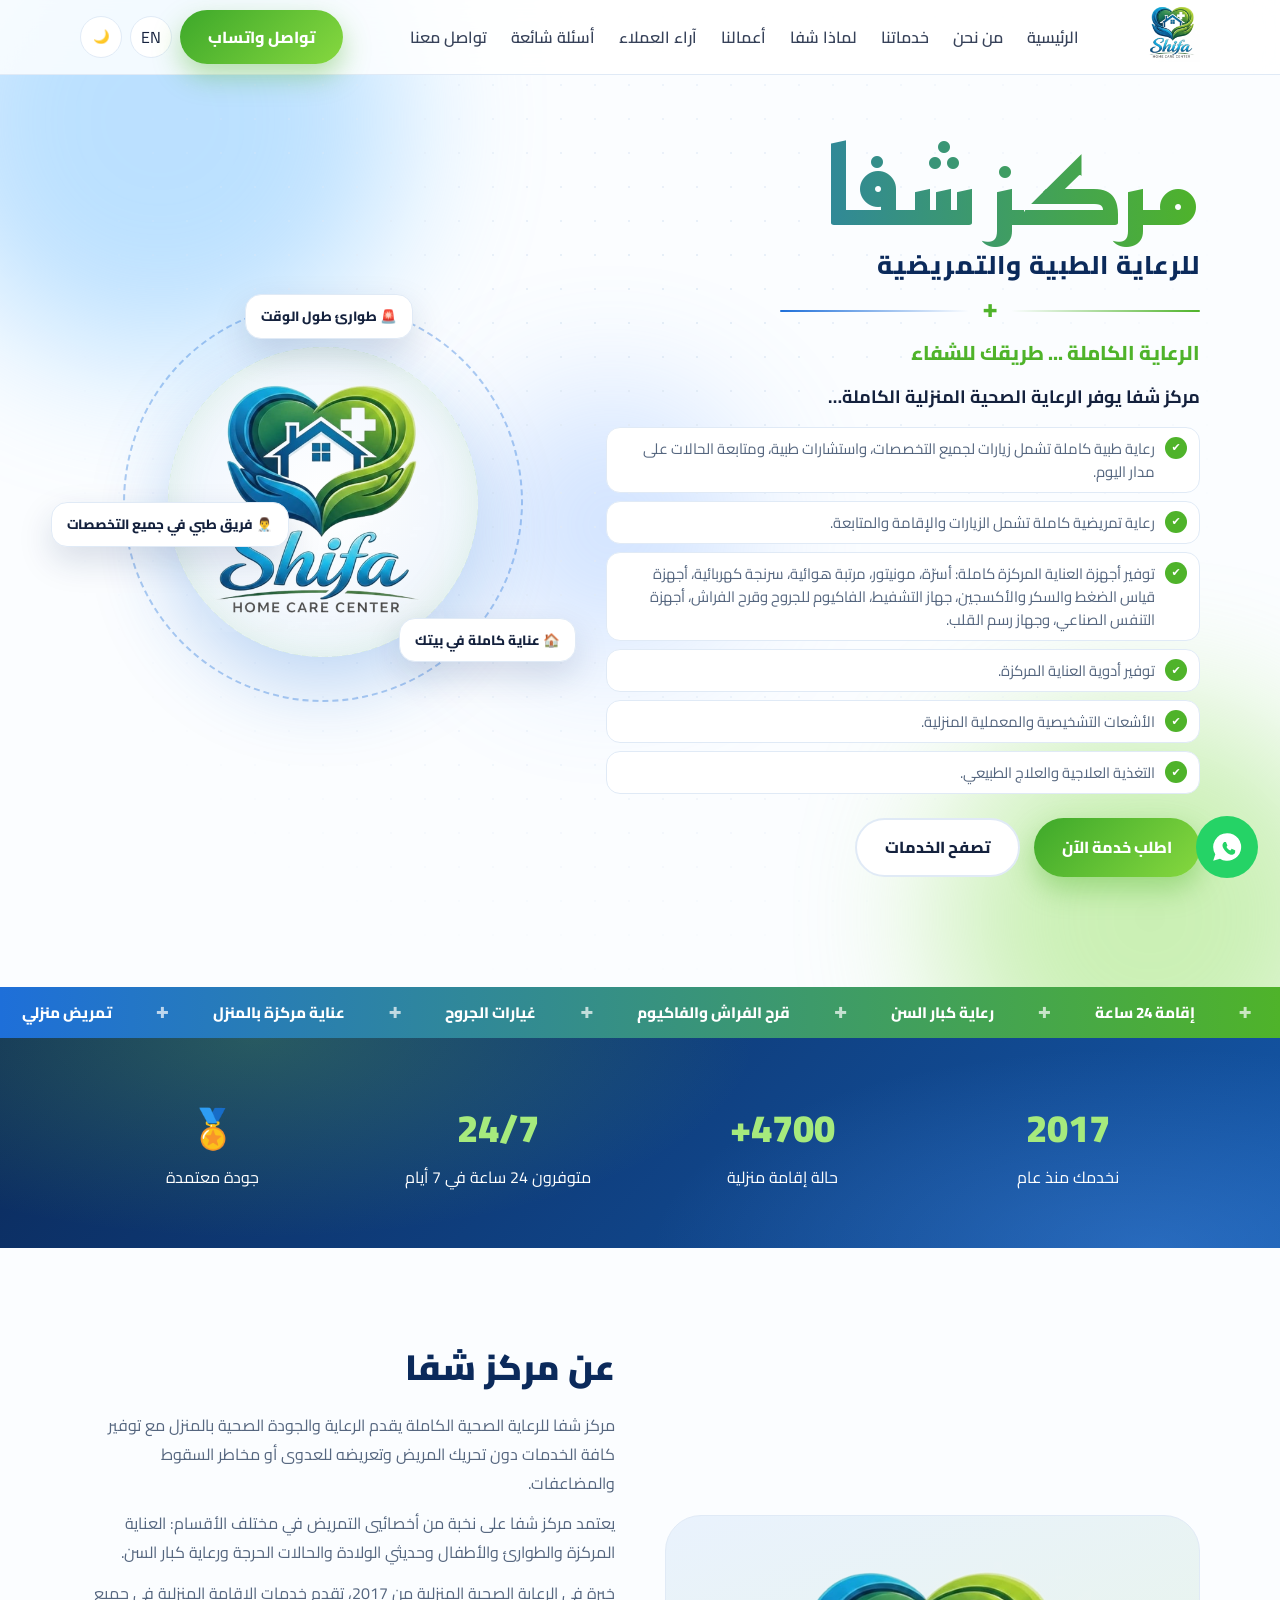
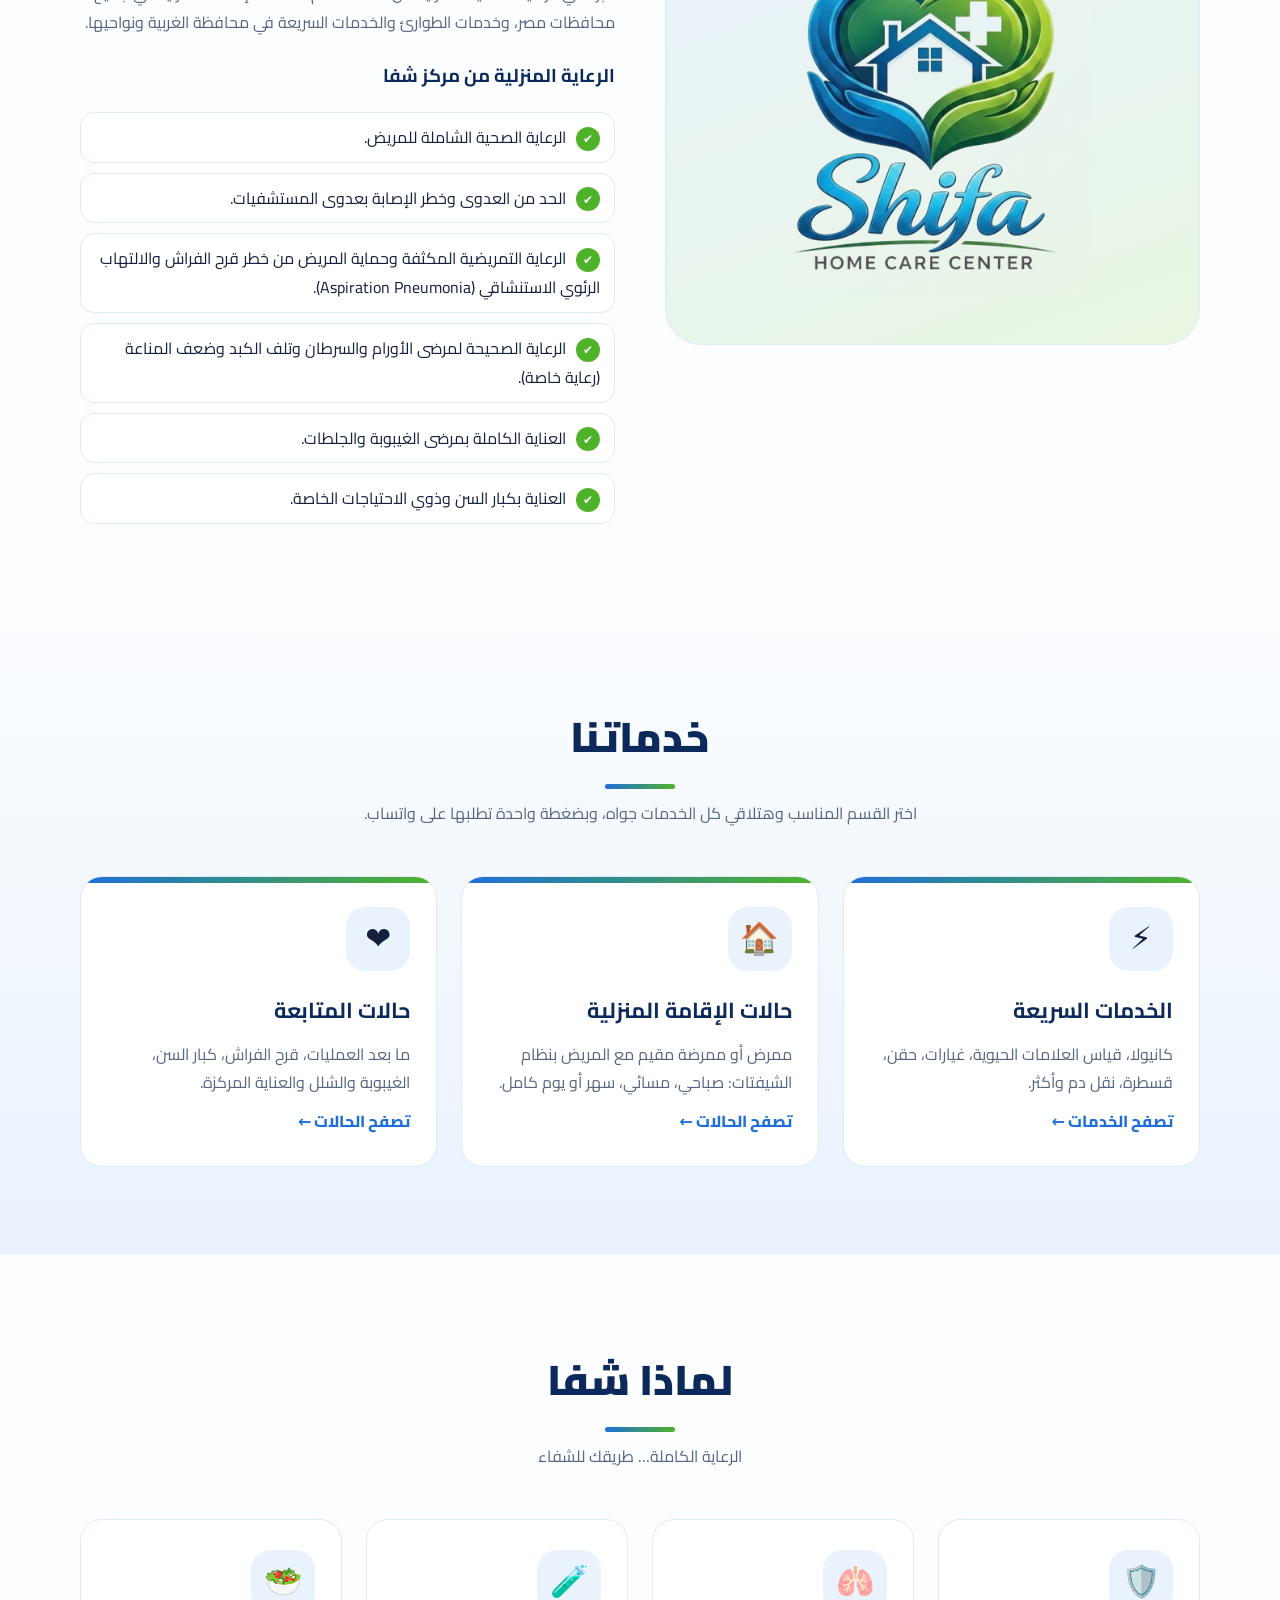
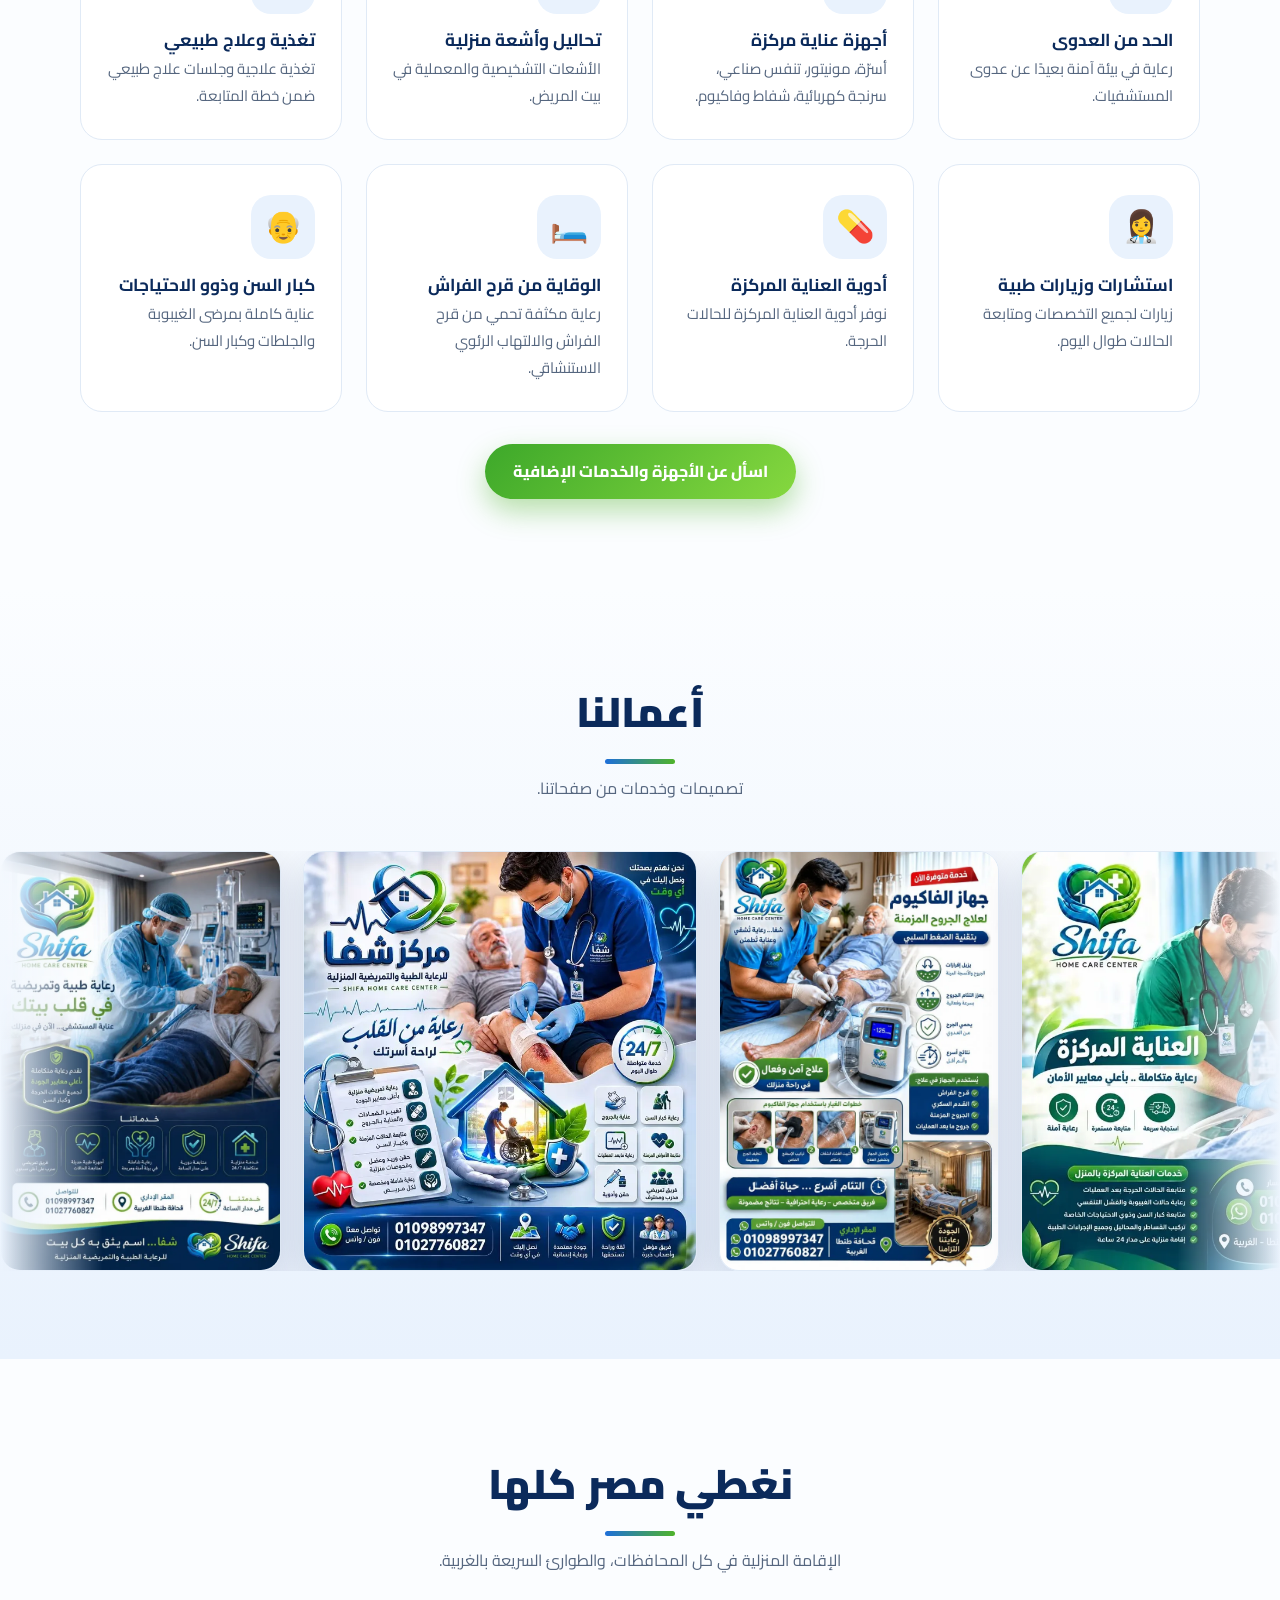
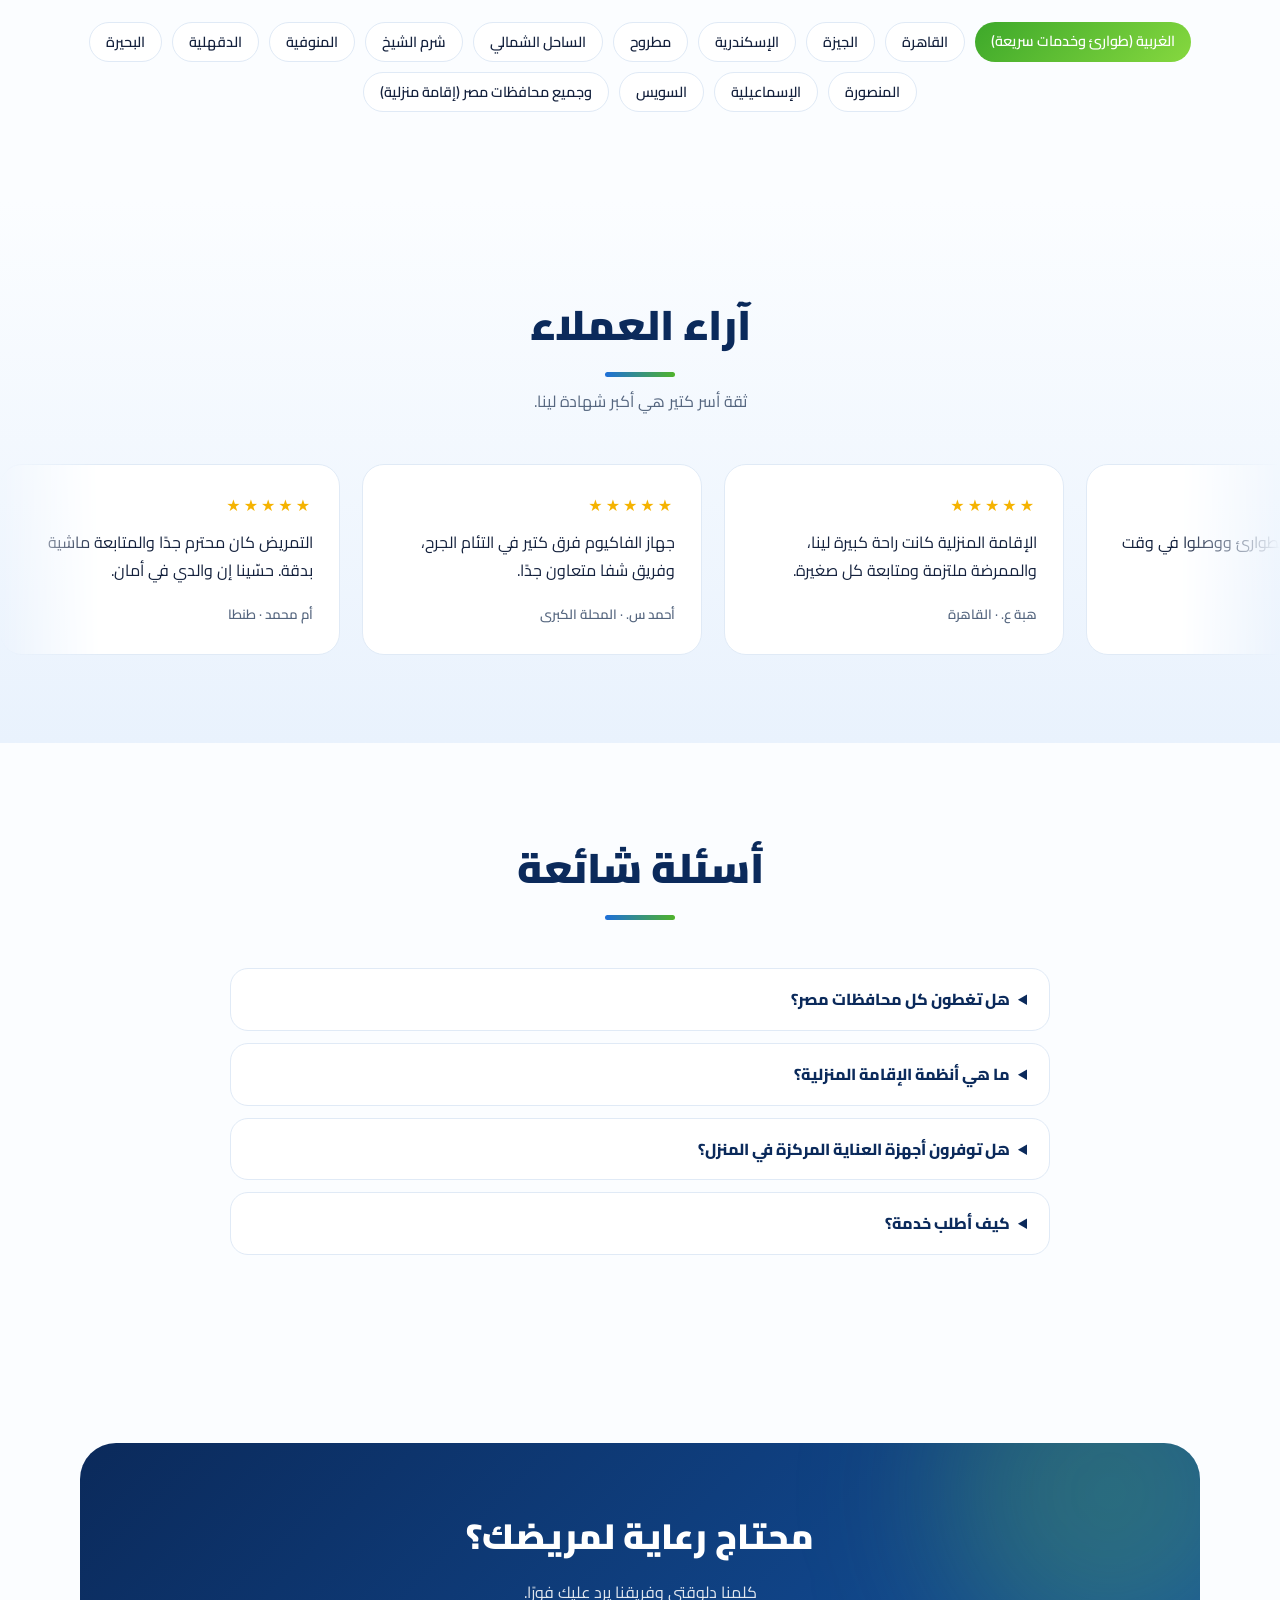
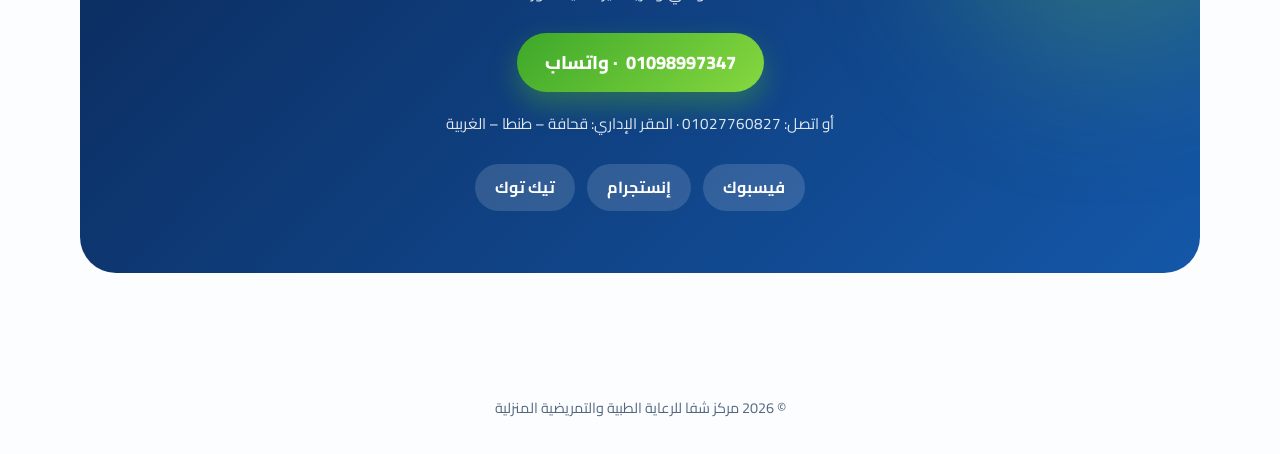
==== commit 53dab690: "Fix title class collision" ====
--- a/index.html
+++ b/index.html
@@ -12,7 +12,7 @@
 <script type="application/ld+json">[{"@context": "https://schema.org", "@type": "MedicalBusiness", "name": "Shifa Home Care Center | مركز شفا للرعاية الطبية والتمريضية المنزلية", "alternateName": ["شفا", "Shfaa", "Shifa Home Care"], "url": "https://shfaa.online/", "logo": "https://shfaa.online/assets/icon-512.png", "image": "https://shfaa.online/assets/og.jpg", "description": "مركز شفا للرعاية الطبية والتمريضية المنزلية: تمريض منزلي، عناية مركزة بالمنزل، غيارات وقرح فراش، رعاية كبار السن وإقامة منزلية 24 ساعة في جميع محافظات مصر. اتصل 01098997347.", "telephone": ["+201098997347", "+201027760827"], "foundingDate": "2017", "address": {"@type": "PostalAddress", "streetAddress": "Qahafa", "addressLocality": "Tanta", "addressRegion": "Gharbia", "addressCountry": "EG"}, "areaServed": {"@type": "Country", "name": "Egypt"}, "openingHoursSpecification": {"@type": "OpeningHoursSpecification", "dayOfWeek": ["Monday", "Tuesday", "Wednesday", "Thursday", "Friday", "Saturday", "Sunday"], "opens": "00:00", "closes": "23:59"}, "sameAs": ["https://www.facebook.com/share/1HTjj8ZCZ2/", "https://www.instagram.com/shifacenter2025", "https://www.tiktok.com/@shifa.home.care.c"], "availableLanguage": ["Arabic", "English"]}, {"@context": "https://schema.org", "@type": "FAQPage", "mainEntity": [{"@type": "Question", "name": "هل تغطون كل محافظات مصر؟", "acceptedAnswer": {"@type": "Answer", "text": "نعم، نقدم خدمات الإقامة المنزلية في جميع محافظات مصر، بينما تتوفر خدمات الطوارئ والخدمات السريعة في محافظة الغربية ونواحيها."}}, {"@type": "Question", "name": "ما هي أنظمة الإقامة المنزلية؟", "acceptedAnswer": {"@type": "Answer", "text": "شيفت صباحي (8 ص – 2 م)، مسائي (2 م – 8 م)، سهر (8 م – 8 ص) أو يوم كامل (8 ص – 8 ص)."}}, {"@type": "Question", "name": "هل توفرون أجهزة العناية المركزة في المنزل؟", "acceptedAnswer": {"@type": "Answer", "text": "نعم: أسرّة، مونيتور، مراتب هوائية، سرنجات كهربائية، أجهزة قياس الضغط والسكر والأكسجين، شفاط، فاكيوم للجروح وقرح الفراش، أجهزة تنفس صناعي وجهاز رسم القلب."}}, {"@type": "Question", "name": "كيف أطلب خدمة؟", "acceptedAnswer": {"@type": "Answer", "text": "اضغط على أي خدمة في الموقع وسيفتح واتساب برسالة جاهزة على الرقم 01098997347."}}]}]</script></head><body><div id="bar"></div><header><div class="wrap nav"><a class="brand" href="/" aria-label="Shifa"><img class="ll" src="/assets/logo-light.png" alt="شعار شفا" width="58" height="58"><img class="ld" src="/assets/logo-dark.png" alt="" width="58" height="58"></a>
 <nav class="links" id="links"><a href="/">الرئيسية</a><a href="/#about">من نحن</a><a href="/#services">خدماتنا</a><a href="/#why">لماذا شفا</a><a href="/#gallery">أعمالنا</a><a href="/#reviews">آراء العملاء</a><a href="/#faq">أسئلة شائعة</a><a href="/#contact">تواصل معنا</a></nav>
 <div class="tools"><a class="btn g" href="https://wa.me/201098997347?text=%D8%A3%D8%B1%D9%8A%D8%AF%20%D8%A7%D9%84%D8%A7%D8%B3%D8%AA%D9%81%D8%B3%D8%A7%D8%B1%20%D8%B9%D9%86%20%D8%AE%D8%AF%D9%85%D8%A7%D8%AA%D9%83%D9%85" target="_blank" rel="noopener">تواصل واتساب</a><a class="ib" href="/en/" hreflang="en" lang="en" aria-label="English">EN</a><button class="ib" id="tg" aria-label="Theme">🌙</button><button class="ib burger" id="bg" aria-label="Menu">☰</button></div></div></header><main><section class="hero"><div class="blob b1"></div><div class="blob b2"></div><div class="blob b3"></div><div class="dots"></div><div class="fx" aria-hidden="true"><i style="left:6%;font-size:22px;animation-delay:-0s">+</i><i style="left:18%;font-size:34px;animation-delay:-4s">+</i><i style="left:31%;font-size:18px;animation-delay:-8s">+</i><i style="left:47%;font-size:28px;animation-delay:-2s">+</i><i style="left:63%;font-size:20px;animation-delay:-6s">+</i><i style="left:76%;font-size:36px;animation-delay:-10s">+</i><i style="left:88%;font-size:24px;animation-delay:-1s">+</i><i style="left:95%;font-size:18px;animation-delay:-5s">+</i></div><div class="wrap">
-<div><h1><span class="b1">مركز شفا</span><span class="b2">للرعاية الطبية والتمريضية</span></h1><div class="orn" aria-hidden="true"><i></i><b>✚</b><i></i></div><p class="tag">الرعاية الكاملة ... طريقك للشفاء</p><p class="lead">مركز شفا يوفر الرعاية الصحية المنزلية الكاملة…</p><ul class="bul"><li style="--d:0.3s">رعاية طبية كاملة تشمل زيارات لجميع التخصصات، واستشارات طبية، ومتابعة الحالات على مدار اليوم.</li><li style="--d:0.42s">رعاية تمريضية كاملة تشمل الزيارات والإقامة والمتابعة.</li><li style="--d:0.54s">توفير أجهزة العناية المركزة كاملة: أسرّة، مونيتور، مرتبة هوائية، سرنجة كهربائية، أجهزة قياس الضغط والسكر والأكسجين، جهاز التشفيط، الفاكيوم للجروح وقرح الفراش، أجهزة التنفس الصناعي، وجهاز رسم القلب.</li><li style="--d:0.6599999999999999s">توفير أدوية العناية المركزة.</li><li style="--d:0.78s">الأشعات التشخيصية والمعملية المنزلية.</li><li style="--d:0.8999999999999999s">التغذية العلاجية والعلاج الطبيعي.</li></ul>
+<div><h1><span class="t1">مركز شفا</span><span class="t2">للرعاية الطبية والتمريضية</span></h1><div class="orn" aria-hidden="true"><i></i><b>✚</b><i></i></div><p class="tag">الرعاية الكاملة ... طريقك للشفاء</p><p class="lead">مركز شفا يوفر الرعاية الصحية المنزلية الكاملة…</p><ul class="bul"><li style="--d:0.3s">رعاية طبية كاملة تشمل زيارات لجميع التخصصات، واستشارات طبية، ومتابعة الحالات على مدار اليوم.</li><li style="--d:0.42s">رعاية تمريضية كاملة تشمل الزيارات والإقامة والمتابعة.</li><li style="--d:0.54s">توفير أجهزة العناية المركزة كاملة: أسرّة، مونيتور، مرتبة هوائية، سرنجة كهربائية، أجهزة قياس الضغط والسكر والأكسجين، جهاز التشفيط، الفاكيوم للجروح وقرح الفراش، أجهزة التنفس الصناعي، وجهاز رسم القلب.</li><li style="--d:0.6599999999999999s">توفير أدوية العناية المركزة.</li><li style="--d:0.78s">الأشعات التشخيصية والمعملية المنزلية.</li><li style="--d:0.8999999999999999s">التغذية العلاجية والعلاج الطبيعي.</li></ul>
 <div class="cta"><a class="btn g" href="https://wa.me/201098997347?text=%D8%A3%D8%B1%D9%8A%D8%AF%20%D8%B7%D9%84%D8%A8%20%D8%AE%D8%AF%D9%85%D8%A9" target="_blank" rel="noopener">اطلب خدمة الآن</a><a class="btn o" href="#services">تصفح الخدمات</a></div></div>
 <div class="visual"><div class="ring"></div><div class="ring r2"></div><div class="orb"><img class="ll" src="/assets/logo-light.png" alt="Shifa" width="250" height="250"><img class="ld" src="/assets/logo-dark.png" alt="" width="250" height="250"></div>
 <div class="chip a">🚨 طوارئ طول الوقت</div><div class="chip b">🏠 عناية كاملة في بيتك</div><div class="chip c">👨‍⚕️ فريق طبي في جميع التخصصات</div></div></div>
--- a/style.css
+++ b/style.css
@@ -168,13 +168,13 @@
 .stats b{font-size:1.8rem}.tick{padding:9px 0}.trk span{font-size:.85rem}
 .about .sub{font-size:1.05rem}.ticks li{font-size:.9rem}}
 h1{line-height:1.15}
-h1 .b1{display:block;font-family:"Reem Kufi",Cairo,sans-serif;font-weight:700;font-size:clamp(3.6rem,9vw,6.6rem);line-height:1.15;letter-spacing:.01em;filter:drop-shadow(0 10px 26px rgba(30,111,217,.35))}
-[lang=en] h1 .b1{font-family:"Playfair Display",Georgia,serif;font-weight:800;letter-spacing:.02em}
-h1 .b2{display:block;background:none;-webkit-background-clip:border-box;background-clip:border-box;-webkit-text-fill-color:currentColor;color:var(--navy);animation:none;font-size:clamp(1.05rem,2.3vw,1.6rem);font-weight:800;letter-spacing:.04em;margin-top:2px}
-[lang=en] h1 .b2{font-size:clamp(.95rem,2vw,1.25rem);letter-spacing:.14em;text-transform:uppercase}
+h1 .t1{display:block;font-family:"Reem Kufi",Cairo,sans-serif;font-weight:700;font-size:clamp(3.6rem,9vw,6.6rem);line-height:1.15;letter-spacing:.01em}
+[lang=en] h1 .t1{font-family:"Playfair Display",Georgia,serif;font-weight:800;letter-spacing:.02em}
+h1 .t2{display:block;background:none;-webkit-background-clip:border-box;background-clip:border-box;-webkit-text-fill-color:currentColor;color:var(--navy);animation:none;font-size:clamp(1.05rem,2.3vw,1.6rem);font-weight:800;letter-spacing:.04em;margin-top:2px}
+[lang=en] h1 .t2{font-size:clamp(.95rem,2vw,1.25rem);letter-spacing:.14em;text-transform:uppercase}
 .orn{display:flex;align-items:center;gap:14px;margin:14px 0 6px;max-width:420px}
 .orn i{flex:1;height:2px;border-radius:2px;background:linear-gradient(90deg,transparent,var(--green))}.orn i:last-child{background:linear-gradient(270deg,transparent,var(--blue))}
 .orn b{color:var(--green);font-size:1.1rem;animation:pulse2 2.4s ease-in-out infinite}
 @keyframes pulse2{50%{transform:scale(1.35) rotate(90deg)}}
 .hero{padding-top:128px}
-@media(max-width:700px){h1 .b1{font-size:3.5rem}h1 .b2{font-size:1.02rem}.orn{margin:10px 0 4px}.hero{padding:88px 0 56px}.tag{margin-top:2px}.hero p.lead{font-size:.92rem;margin:8px 0 12px}.bul{gap:7px;margin-bottom:18px}}+@media(max-width:700px){h1 .t1{font-size:3.5rem}h1 .t2{font-size:1.02rem}.orn{margin:10px 0 4px}.hero{padding:88px 0 56px}.tag{margin-top:2px}.hero p.lead{font-size:.92rem;margin:8px 0 12px}.bul{gap:7px;margin-bottom:18px}}
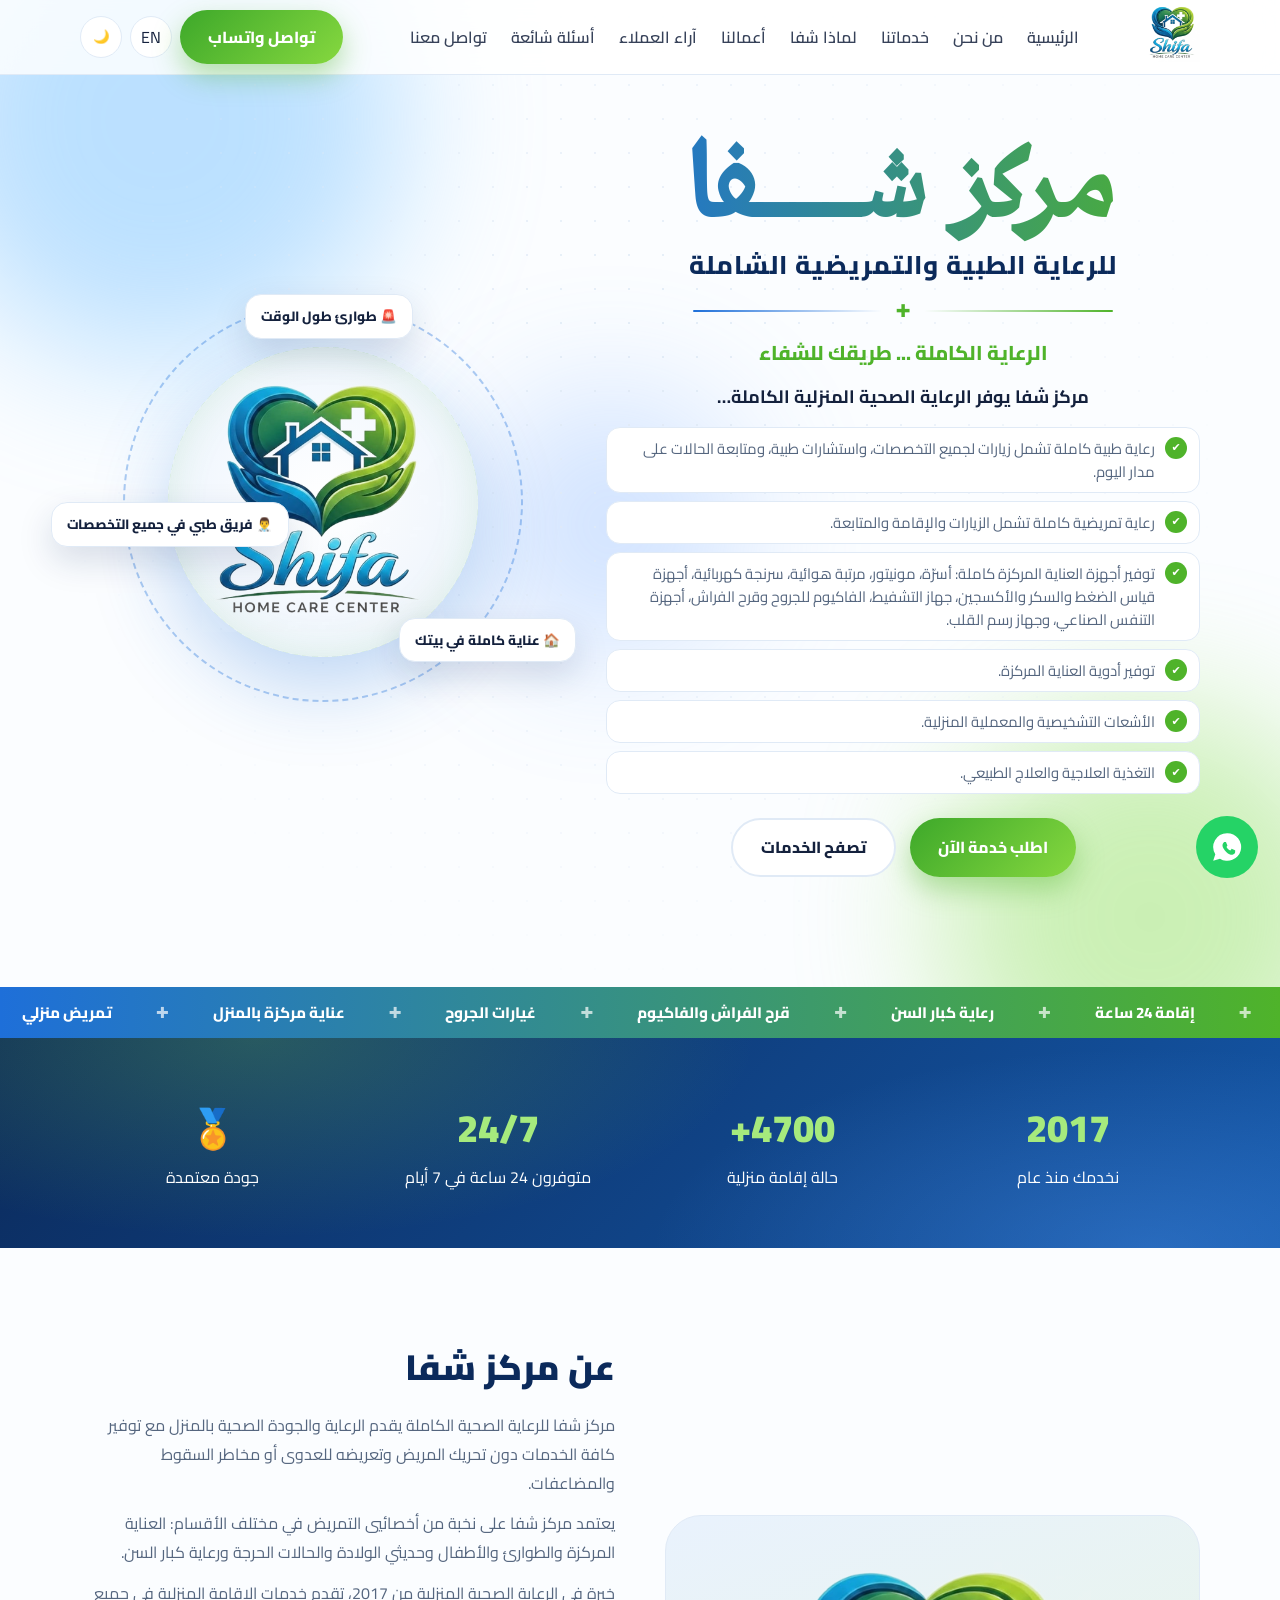
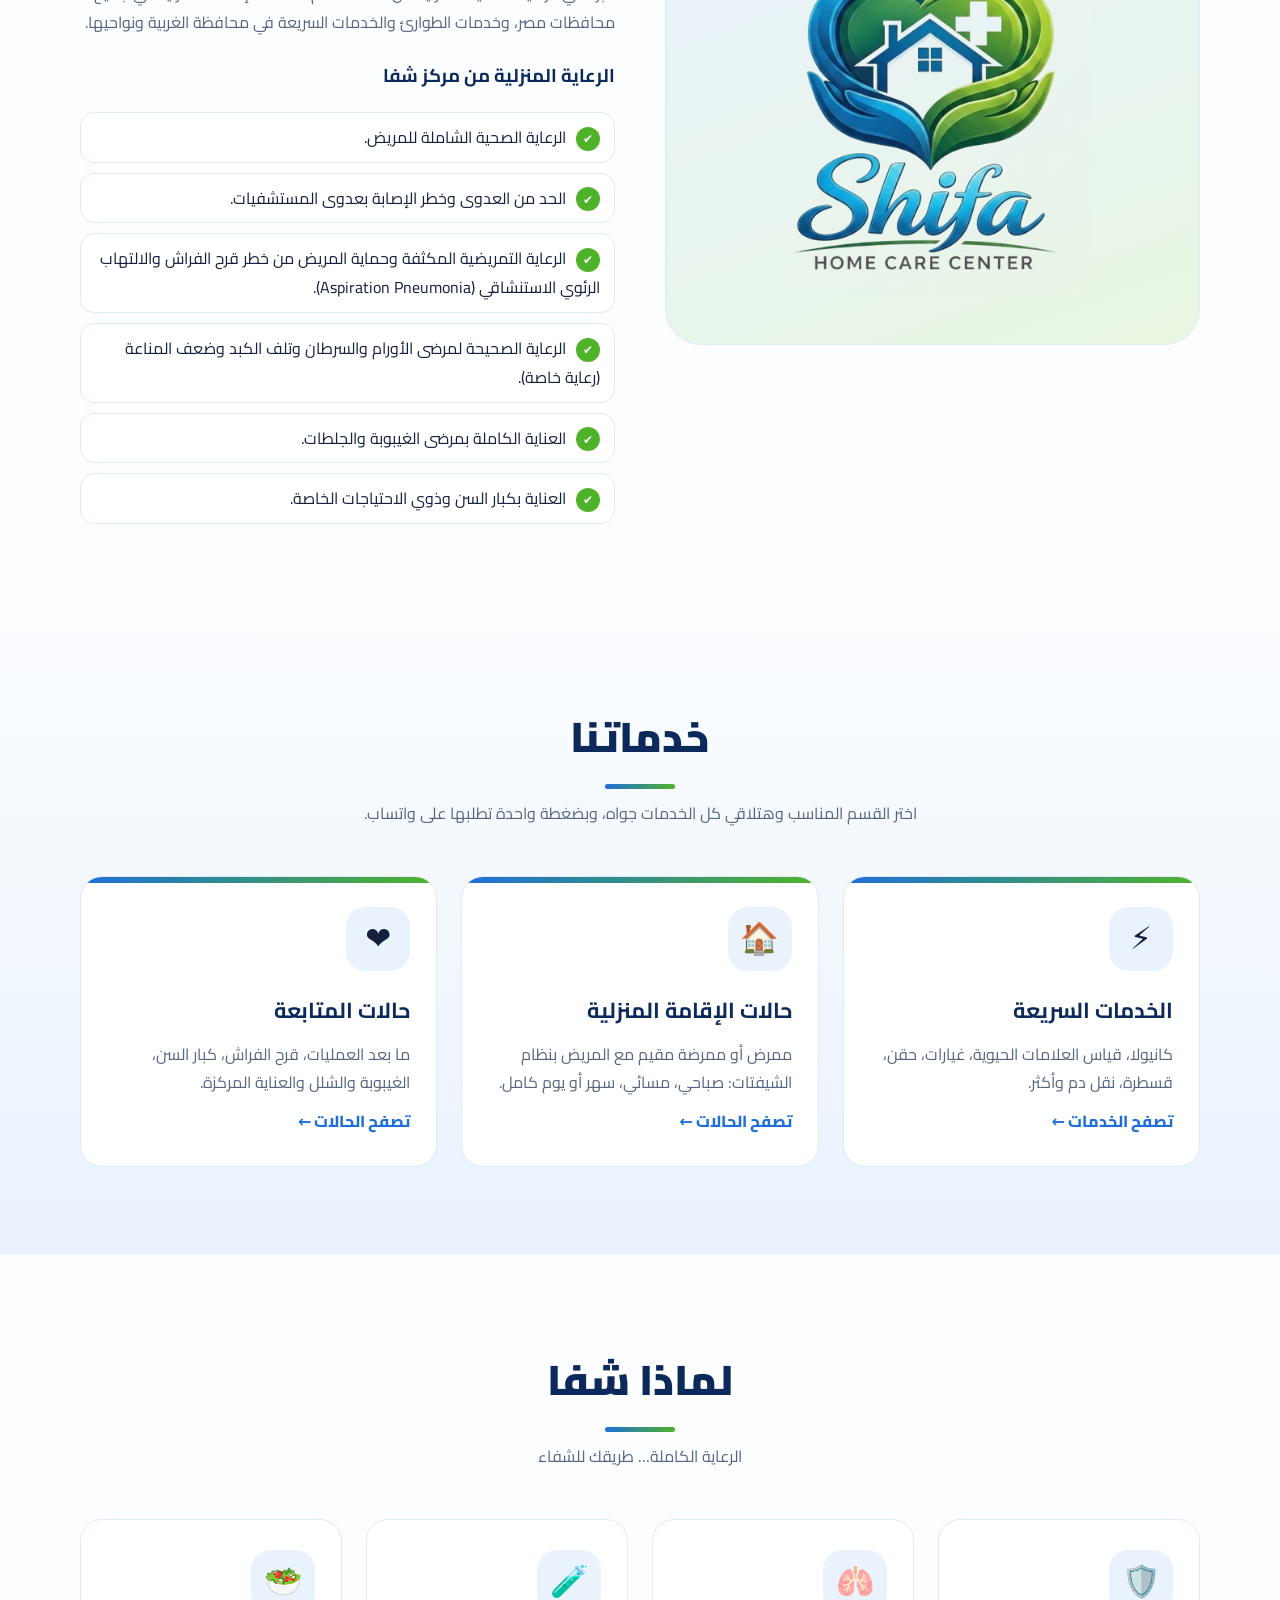
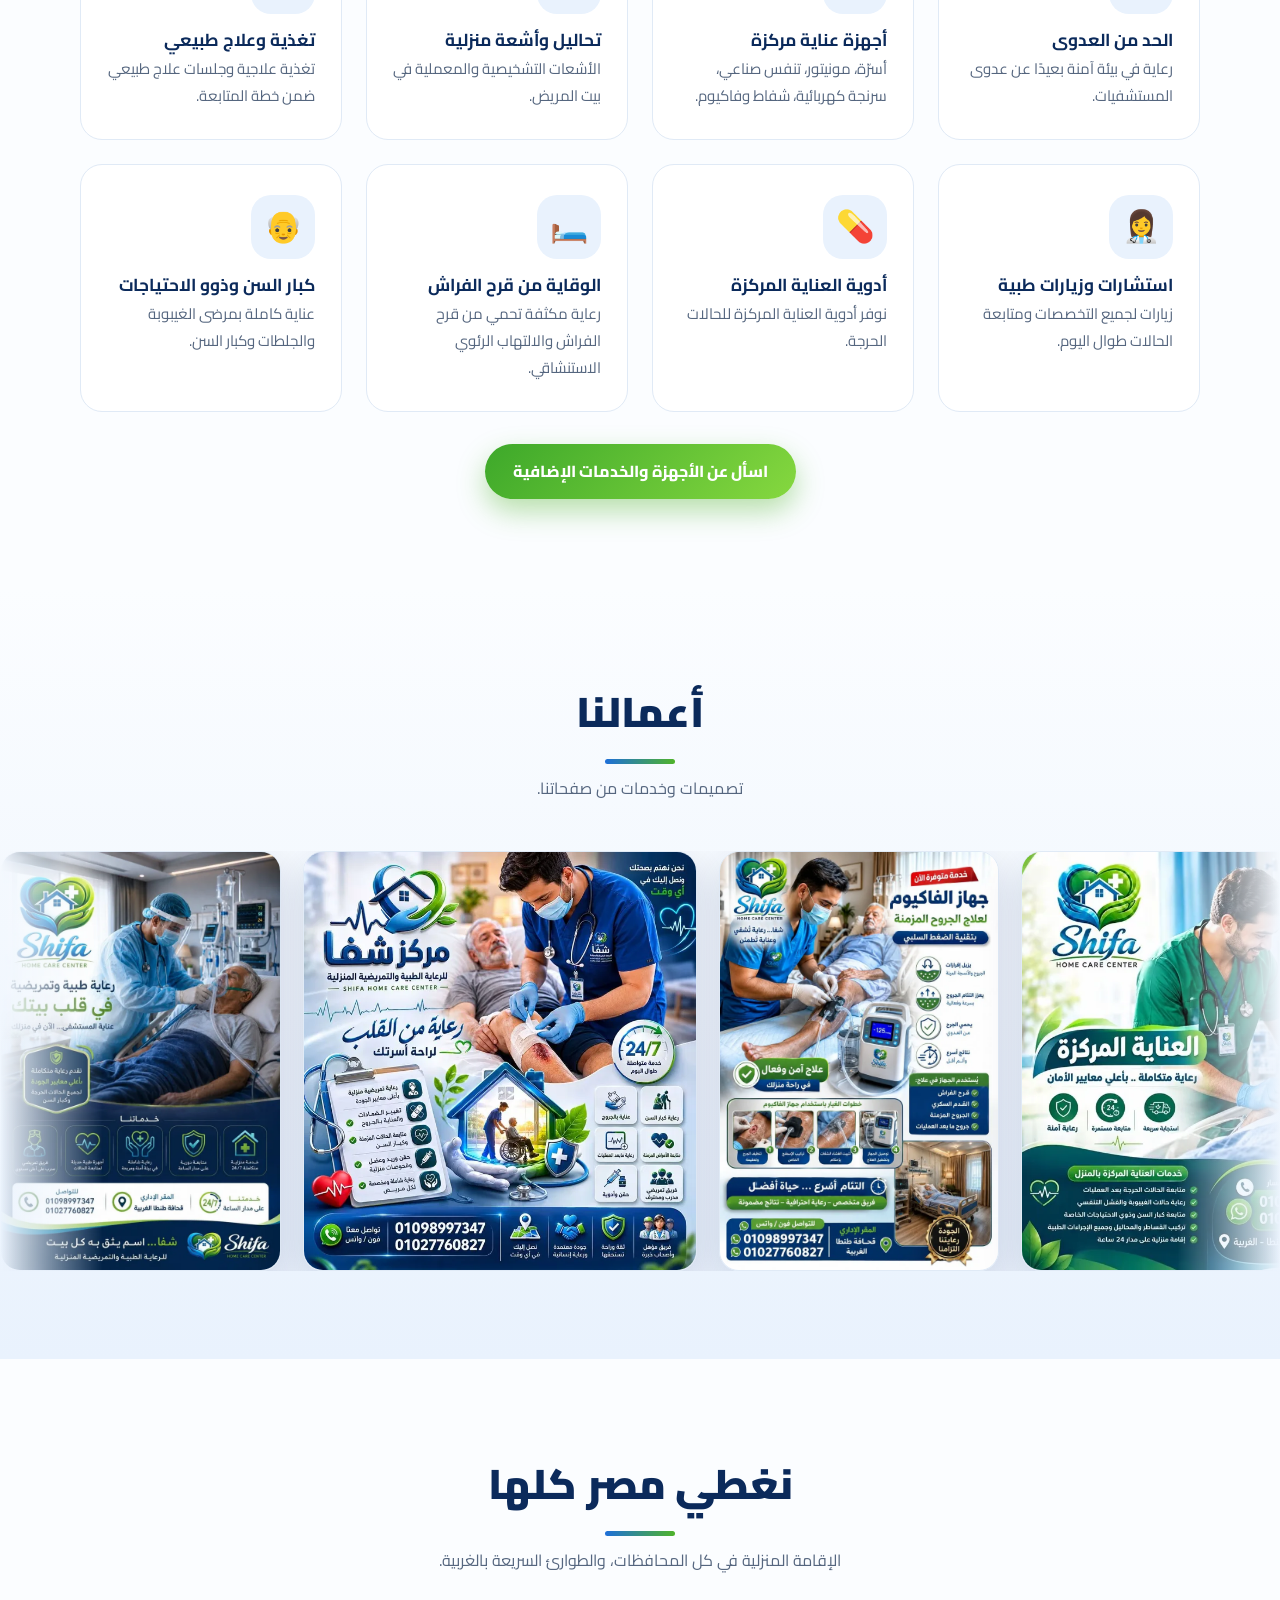
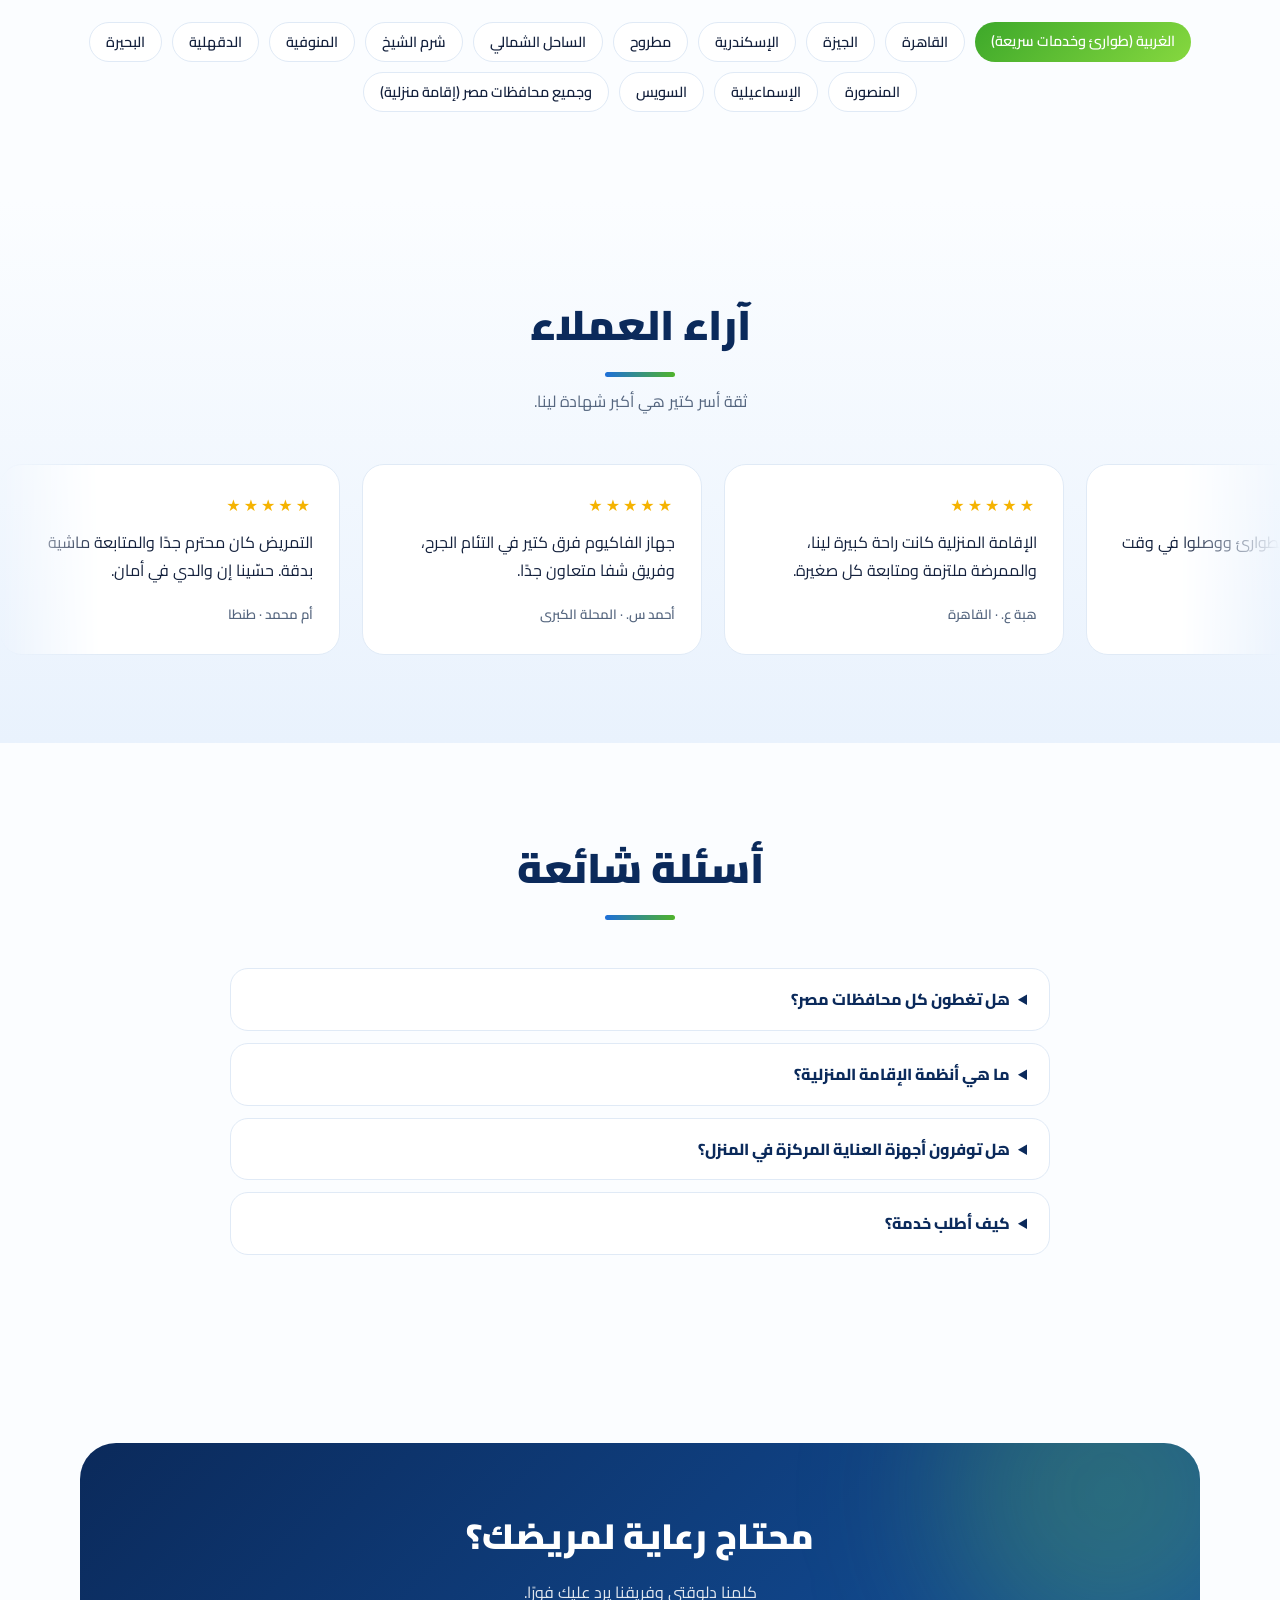
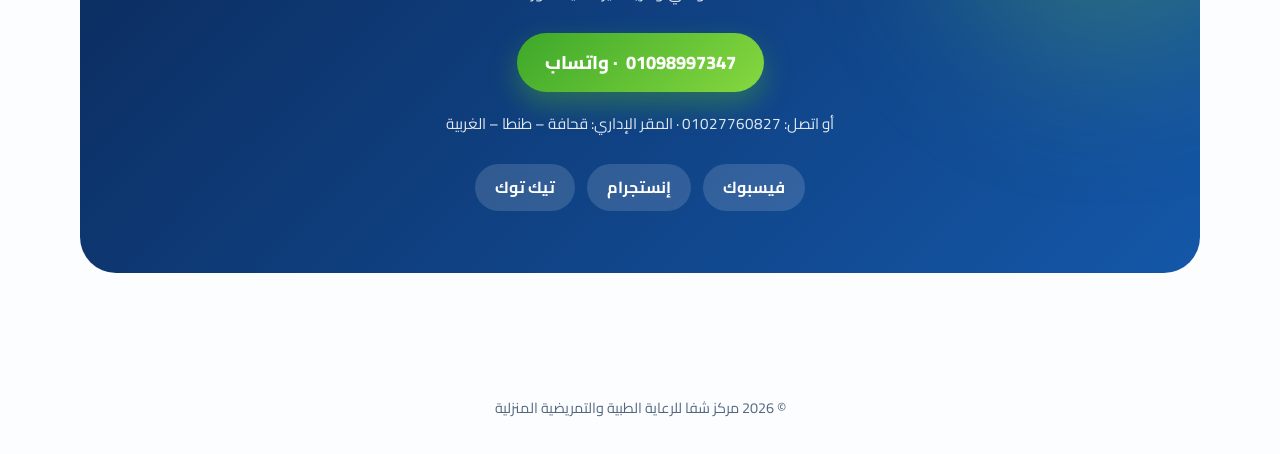
==== commit 0f05251a: "Brand font, centered hero, Comprehensive" ====
--- a/index.html
+++ b/index.html
@@ -12,7 +12,7 @@
 <script type="application/ld+json">[{"@context": "https://schema.org", "@type": "MedicalBusiness", "name": "Shifa Home Care Center | مركز شفا للرعاية الطبية والتمريضية المنزلية", "alternateName": ["شفا", "Shfaa", "Shifa Home Care"], "url": "https://shfaa.online/", "logo": "https://shfaa.online/assets/icon-512.png", "image": "https://shfaa.online/assets/og.jpg", "description": "مركز شفا للرعاية الطبية والتمريضية المنزلية: تمريض منزلي، عناية مركزة بالمنزل، غيارات وقرح فراش، رعاية كبار السن وإقامة منزلية 24 ساعة في جميع محافظات مصر. اتصل 01098997347.", "telephone": ["+201098997347", "+201027760827"], "foundingDate": "2017", "address": {"@type": "PostalAddress", "streetAddress": "Qahafa", "addressLocality": "Tanta", "addressRegion": "Gharbia", "addressCountry": "EG"}, "areaServed": {"@type": "Country", "name": "Egypt"}, "openingHoursSpecification": {"@type": "OpeningHoursSpecification", "dayOfWeek": ["Monday", "Tuesday", "Wednesday", "Thursday", "Friday", "Saturday", "Sunday"], "opens": "00:00", "closes": "23:59"}, "sameAs": ["https://www.facebook.com/share/1HTjj8ZCZ2/", "https://www.instagram.com/shifacenter2025", "https://www.tiktok.com/@shifa.home.care.c"], "availableLanguage": ["Arabic", "English"]}, {"@context": "https://schema.org", "@type": "FAQPage", "mainEntity": [{"@type": "Question", "name": "هل تغطون كل محافظات مصر؟", "acceptedAnswer": {"@type": "Answer", "text": "نعم، نقدم خدمات الإقامة المنزلية في جميع محافظات مصر، بينما تتوفر خدمات الطوارئ والخدمات السريعة في محافظة الغربية ونواحيها."}}, {"@type": "Question", "name": "ما هي أنظمة الإقامة المنزلية؟", "acceptedAnswer": {"@type": "Answer", "text": "شيفت صباحي (8 ص – 2 م)، مسائي (2 م – 8 م)، سهر (8 م – 8 ص) أو يوم كامل (8 ص – 8 ص)."}}, {"@type": "Question", "name": "هل توفرون أجهزة العناية المركزة في المنزل؟", "acceptedAnswer": {"@type": "Answer", "text": "نعم: أسرّة، مونيتور، مراتب هوائية، سرنجات كهربائية، أجهزة قياس الضغط والسكر والأكسجين، شفاط، فاكيوم للجروح وقرح الفراش، أجهزة تنفس صناعي وجهاز رسم القلب."}}, {"@type": "Question", "name": "كيف أطلب خدمة؟", "acceptedAnswer": {"@type": "Answer", "text": "اضغط على أي خدمة في الموقع وسيفتح واتساب برسالة جاهزة على الرقم 01098997347."}}]}]</script></head><body><div id="bar"></div><header><div class="wrap nav"><a class="brand" href="/" aria-label="Shifa"><img class="ll" src="/assets/logo-light.png" alt="شعار شفا" width="58" height="58"><img class="ld" src="/assets/logo-dark.png" alt="" width="58" height="58"></a>
 <nav class="links" id="links"><a href="/">الرئيسية</a><a href="/#about">من نحن</a><a href="/#services">خدماتنا</a><a href="/#why">لماذا شفا</a><a href="/#gallery">أعمالنا</a><a href="/#reviews">آراء العملاء</a><a href="/#faq">أسئلة شائعة</a><a href="/#contact">تواصل معنا</a></nav>
 <div class="tools"><a class="btn g" href="https://wa.me/201098997347?text=%D8%A3%D8%B1%D9%8A%D8%AF%20%D8%A7%D9%84%D8%A7%D8%B3%D8%AA%D9%81%D8%B3%D8%A7%D8%B1%20%D8%B9%D9%86%20%D8%AE%D8%AF%D9%85%D8%A7%D8%AA%D9%83%D9%85" target="_blank" rel="noopener">تواصل واتساب</a><a class="ib" href="/en/" hreflang="en" lang="en" aria-label="English">EN</a><button class="ib" id="tg" aria-label="Theme">🌙</button><button class="ib burger" id="bg" aria-label="Menu">☰</button></div></div></header><main><section class="hero"><div class="blob b1"></div><div class="blob b2"></div><div class="blob b3"></div><div class="dots"></div><div class="fx" aria-hidden="true"><i style="left:6%;font-size:22px;animation-delay:-0s">+</i><i style="left:18%;font-size:34px;animation-delay:-4s">+</i><i style="left:31%;font-size:18px;animation-delay:-8s">+</i><i style="left:47%;font-size:28px;animation-delay:-2s">+</i><i style="left:63%;font-size:20px;animation-delay:-6s">+</i><i style="left:76%;font-size:36px;animation-delay:-10s">+</i><i style="left:88%;font-size:24px;animation-delay:-1s">+</i><i style="left:95%;font-size:18px;animation-delay:-5s">+</i></div><div class="wrap">
-<div><h1><span class="t1">مركز شفا</span><span class="t2">للرعاية الطبية والتمريضية</span></h1><div class="orn" aria-hidden="true"><i></i><b>✚</b><i></i></div><p class="tag">الرعاية الكاملة ... طريقك للشفاء</p><p class="lead">مركز شفا يوفر الرعاية الصحية المنزلية الكاملة…</p><ul class="bul"><li style="--d:0.3s">رعاية طبية كاملة تشمل زيارات لجميع التخصصات، واستشارات طبية، ومتابعة الحالات على مدار اليوم.</li><li style="--d:0.42s">رعاية تمريضية كاملة تشمل الزيارات والإقامة والمتابعة.</li><li style="--d:0.54s">توفير أجهزة العناية المركزة كاملة: أسرّة، مونيتور، مرتبة هوائية، سرنجة كهربائية، أجهزة قياس الضغط والسكر والأكسجين، جهاز التشفيط، الفاكيوم للجروح وقرح الفراش، أجهزة التنفس الصناعي، وجهاز رسم القلب.</li><li style="--d:0.6599999999999999s">توفير أدوية العناية المركزة.</li><li style="--d:0.78s">الأشعات التشخيصية والمعملية المنزلية.</li><li style="--d:0.8999999999999999s">التغذية العلاجية والعلاج الطبيعي.</li></ul>
+<div><h1 aria-label="مركز شفا للرعاية الطبية والتمريضية الشاملة"><span class="t1">مركز شـــفا</span><span class="t2">للرعاية الطبية والتمريضية الشاملة</span></h1><div class="orn" aria-hidden="true"><i></i><b>✚</b><i></i></div><p class="tag">الرعاية الكاملة ... طريقك للشفاء</p><p class="lead">مركز شفا يوفر الرعاية الصحية المنزلية الكاملة…</p><ul class="bul"><li style="--d:0.3s">رعاية طبية كاملة تشمل زيارات لجميع التخصصات، واستشارات طبية، ومتابعة الحالات على مدار اليوم.</li><li style="--d:0.42s">رعاية تمريضية كاملة تشمل الزيارات والإقامة والمتابعة.</li><li style="--d:0.54s">توفير أجهزة العناية المركزة كاملة: أسرّة، مونيتور، مرتبة هوائية، سرنجة كهربائية، أجهزة قياس الضغط والسكر والأكسجين، جهاز التشفيط، الفاكيوم للجروح وقرح الفراش، أجهزة التنفس الصناعي، وجهاز رسم القلب.</li><li style="--d:0.6599999999999999s">توفير أدوية العناية المركزة.</li><li style="--d:0.78s">الأشعات التشخيصية والمعملية المنزلية.</li><li style="--d:0.8999999999999999s">التغذية العلاجية والعلاج الطبيعي.</li></ul>
 <div class="cta"><a class="btn g" href="https://wa.me/201098997347?text=%D8%A3%D8%B1%D9%8A%D8%AF%20%D8%B7%D9%84%D8%A8%20%D8%AE%D8%AF%D9%85%D8%A9" target="_blank" rel="noopener">اطلب خدمة الآن</a><a class="btn o" href="#services">تصفح الخدمات</a></div></div>
 <div class="visual"><div class="ring"></div><div class="ring r2"></div><div class="orb"><img class="ll" src="/assets/logo-light.png" alt="Shifa" width="250" height="250"><img class="ld" src="/assets/logo-dark.png" alt="" width="250" height="250"></div>
 <div class="chip a">🚨 طوارئ طول الوقت</div><div class="chip b">🏠 عناية كاملة في بيتك</div><div class="chip c">👨‍⚕️ فريق طبي في جميع التخصصات</div></div></div>
--- a/style.css
+++ b/style.css
@@ -177,4 +177,10 @@
 .orn b{color:var(--green);font-size:1.1rem;animation:pulse2 2.4s ease-in-out infinite}
 @keyframes pulse2{50%{transform:scale(1.35) rotate(90deg)}}
 .hero{padding-top:128px}
-@media(max-width:700px){h1 .t1{font-size:3.5rem}h1 .t2{font-size:1.02rem}.orn{margin:10px 0 4px}.hero{padding:88px 0 56px}.tag{margin-top:2px}.hero p.lead{font-size:.92rem;margin:8px 0 12px}.bul{gap:7px;margin-bottom:18px}}+@media(max-width:700px){h1 .t1{font-size:3.5rem}h1 .t2{font-size:1.02rem}.orn{margin:10px 0 4px}.hero{padding:88px 0 56px}.tag{margin-top:2px}.hero p.lead{font-size:.92rem;margin:8px 0 12px}.bul{gap:7px;margin-bottom:18px}}
+@font-face{font-family:BrandFont;src:url(/assets/brand.ttf);font-display:swap}
+h1 .t1{font-family:BrandFont,"Reem Kufi",Cairo,sans-serif}
+[lang=en] h1 .t1{font-family:"Playfair Display",Georgia,serif}
+.hero .wrap>div:first-child{text-align:center}
+.orn{margin-inline:auto}.cta{justify-content:center}
+.hero p.lead{margin-inline:auto}.bul{margin-inline:auto;text-align:start}
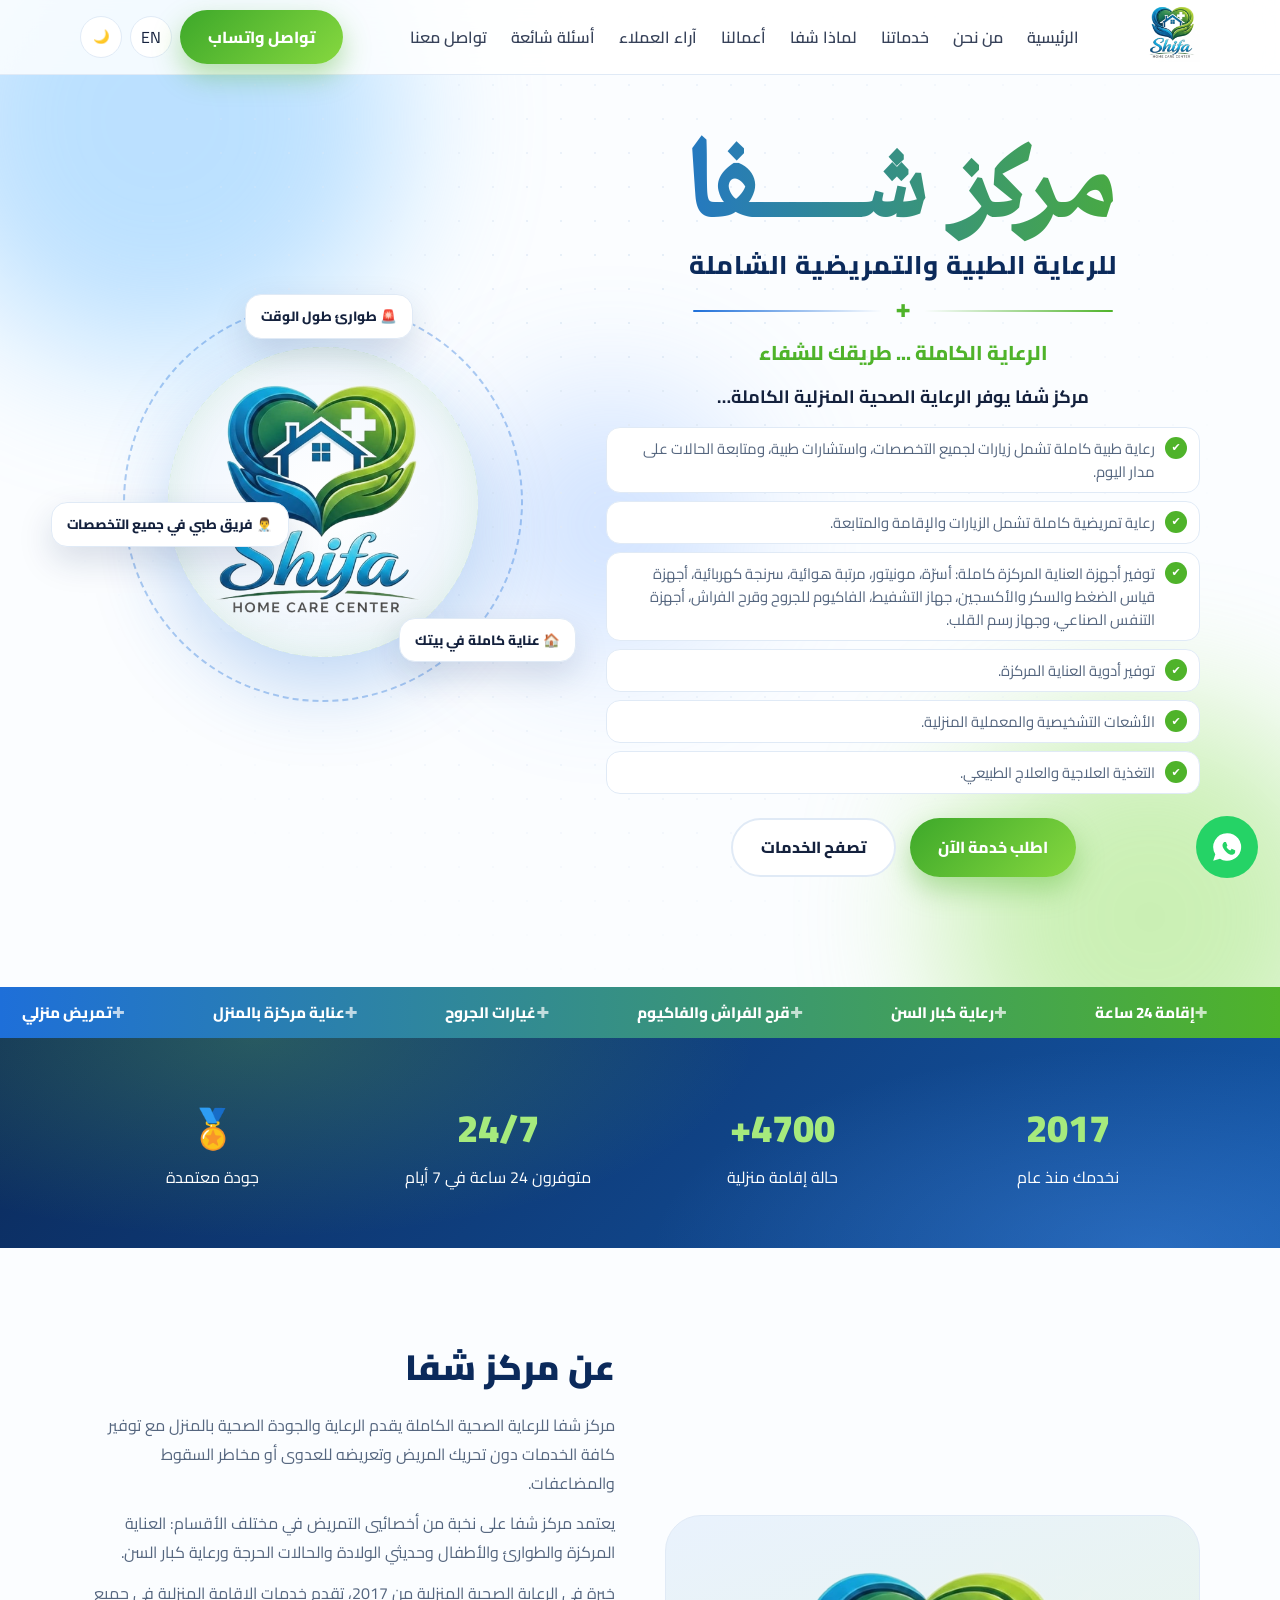
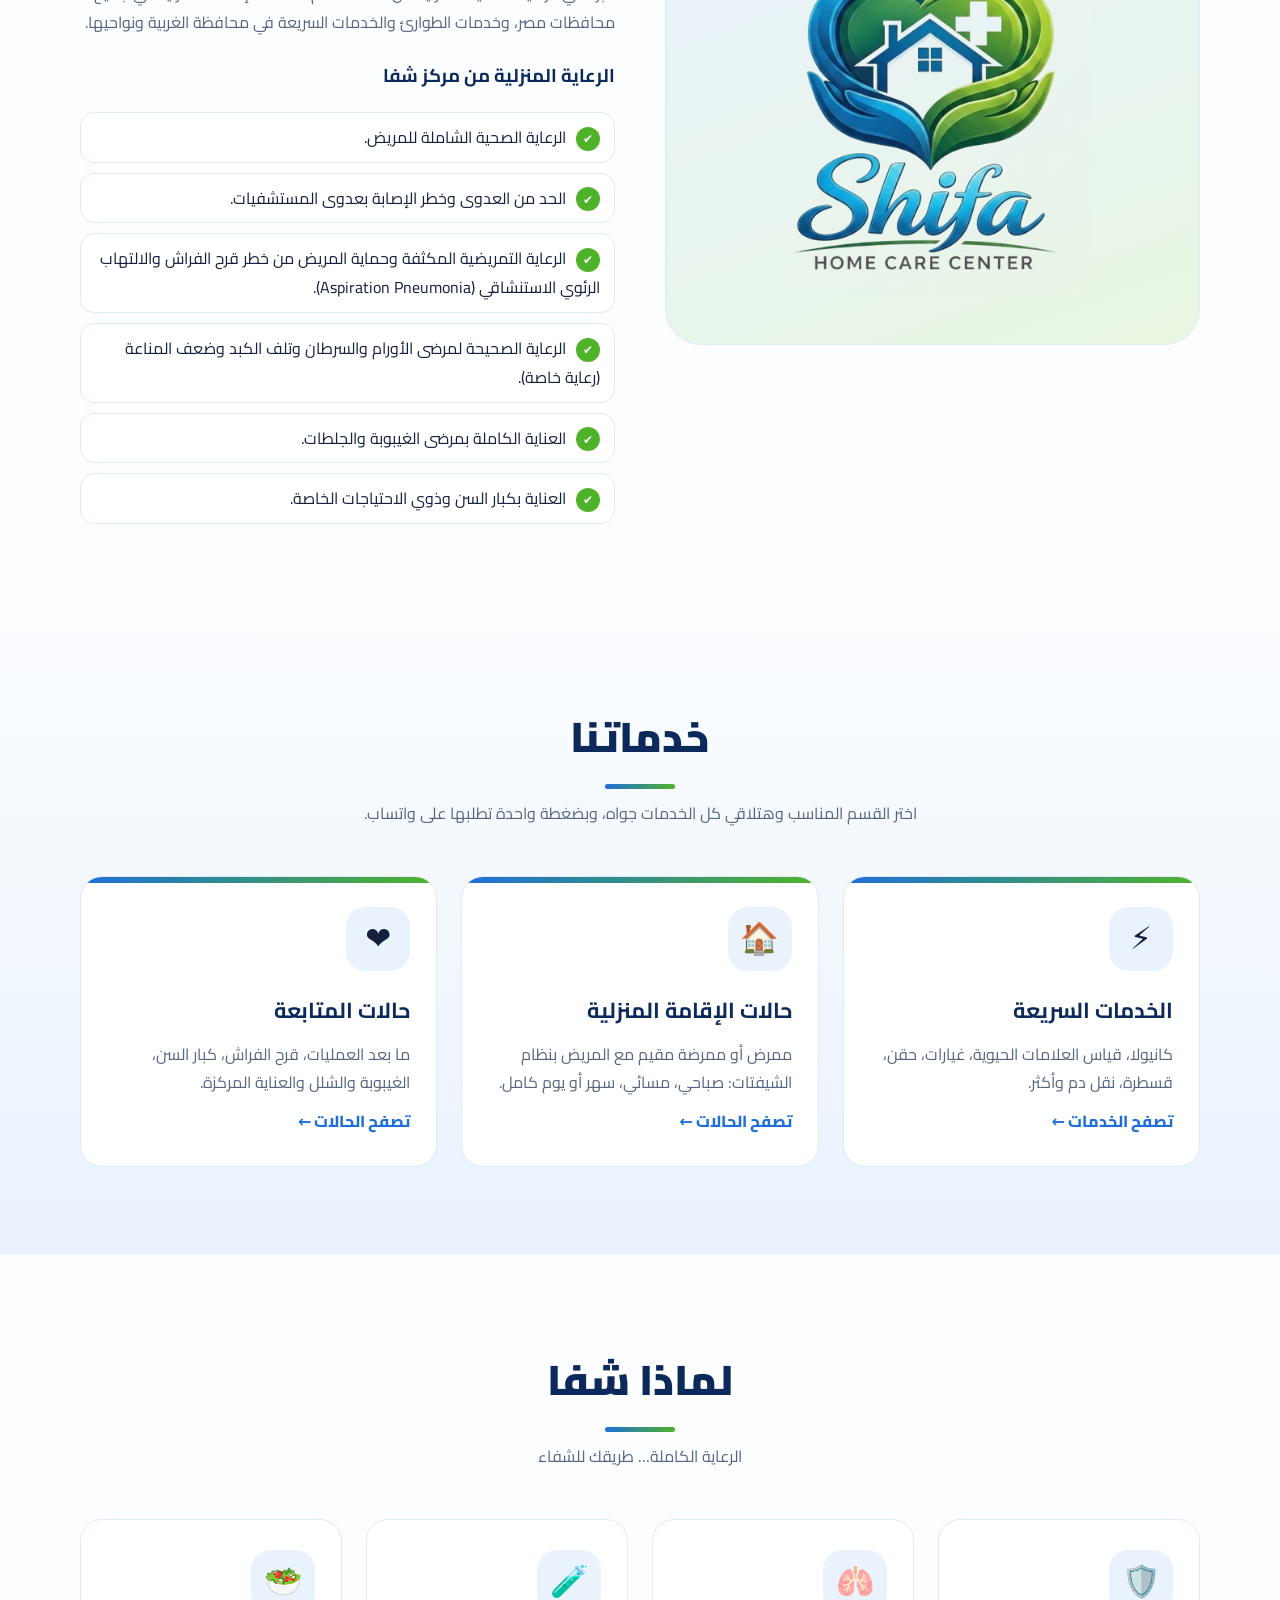
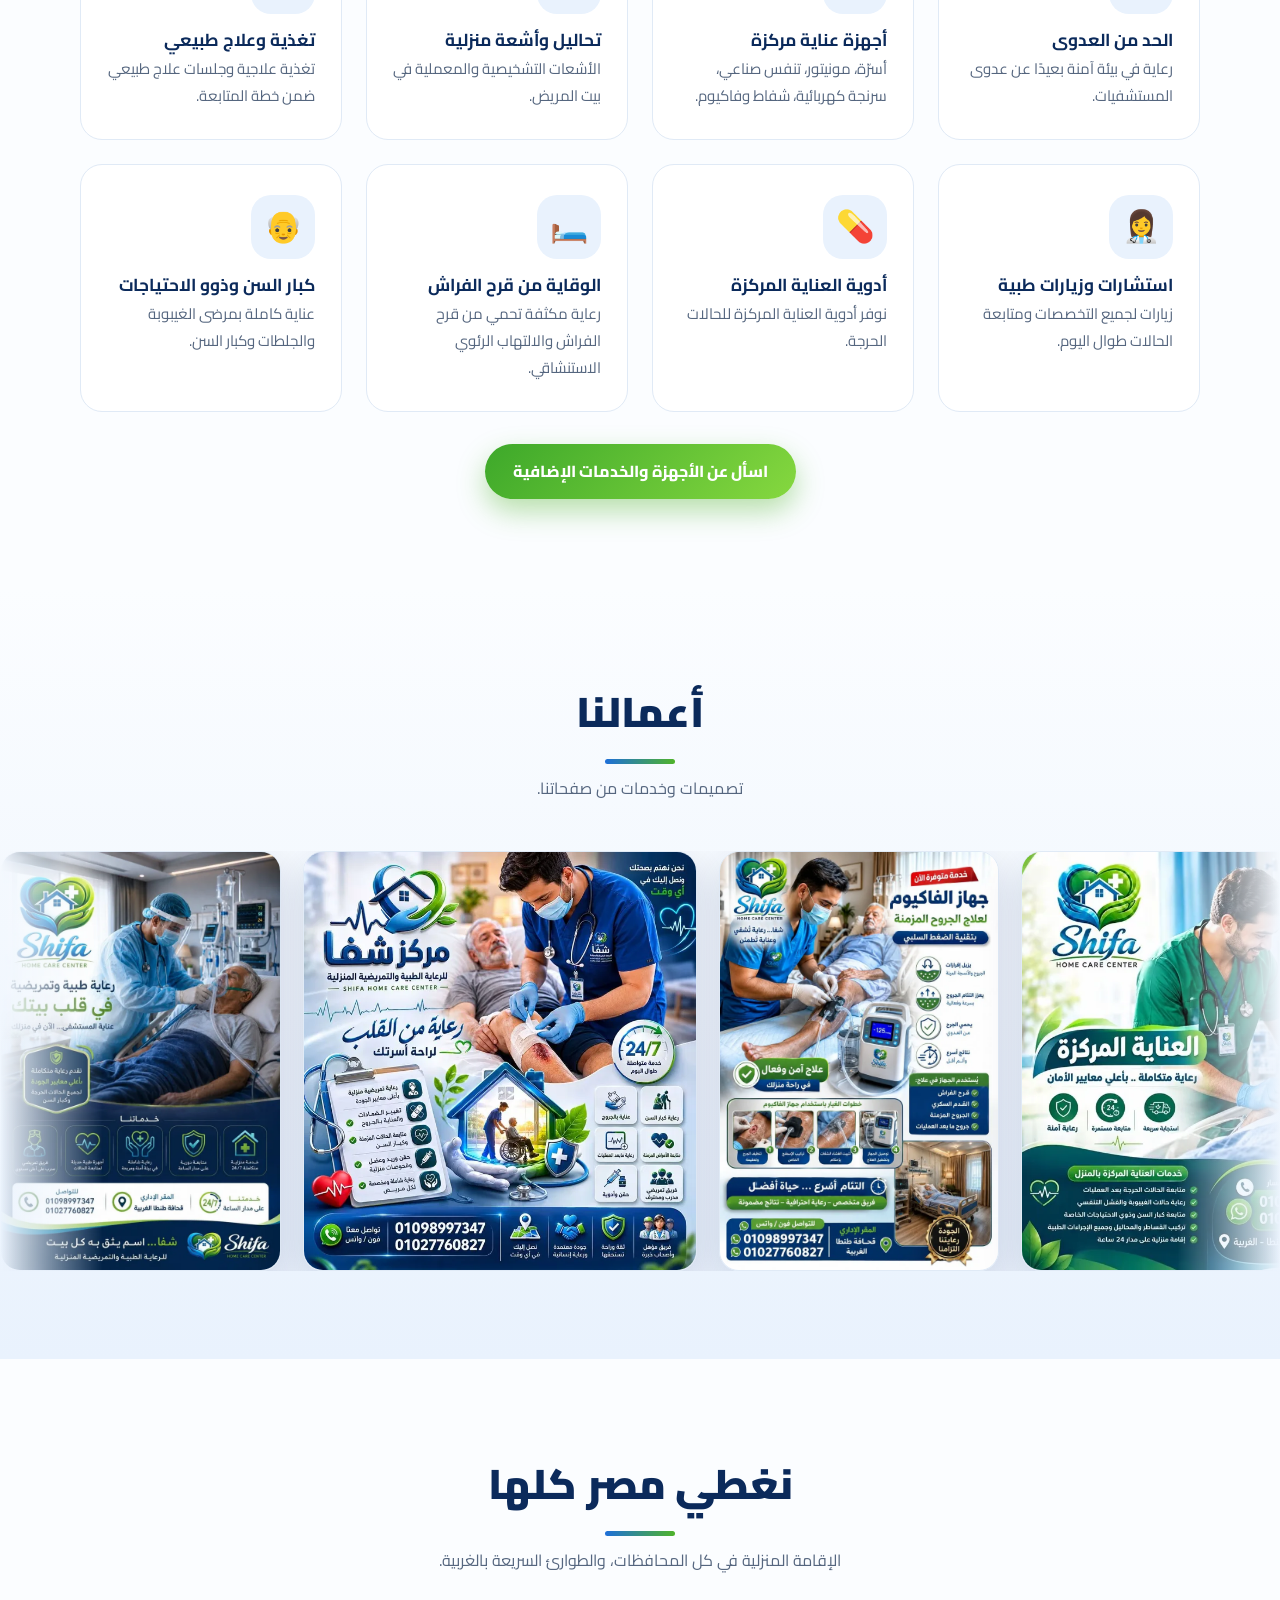
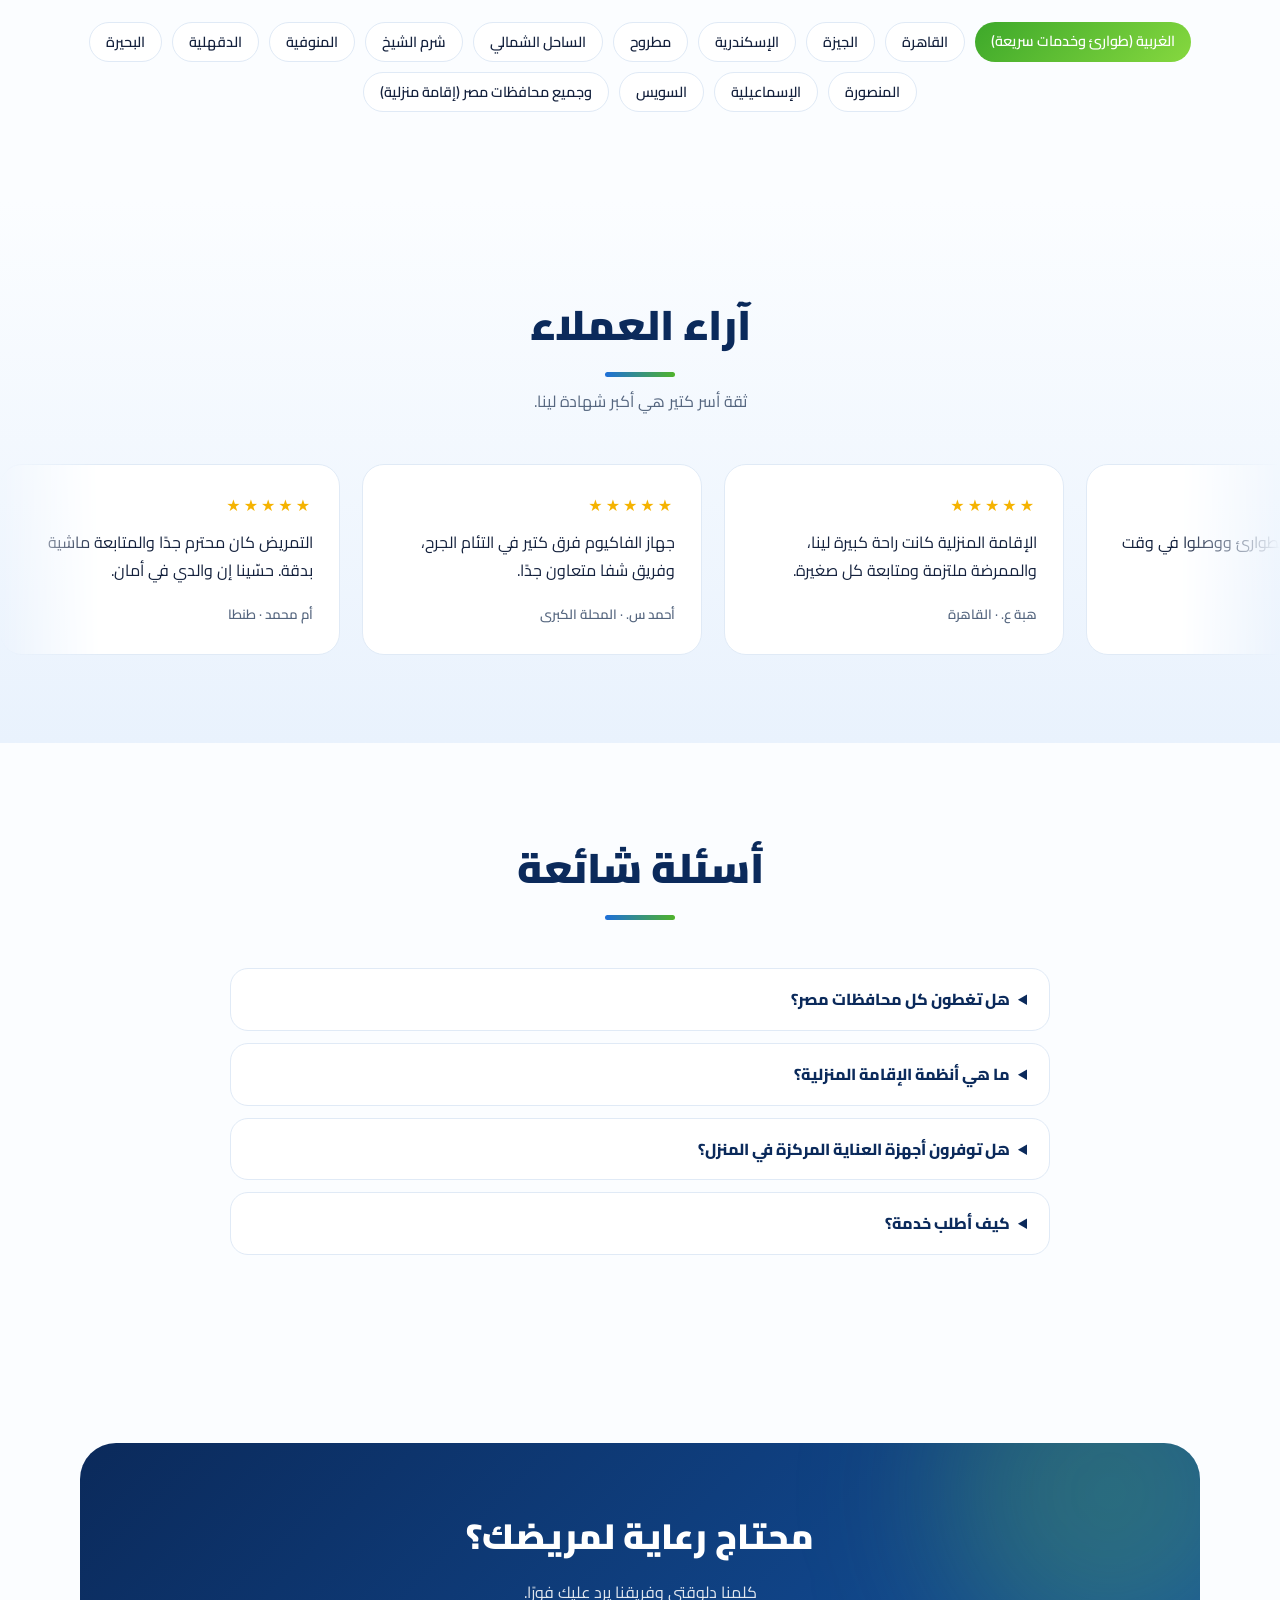
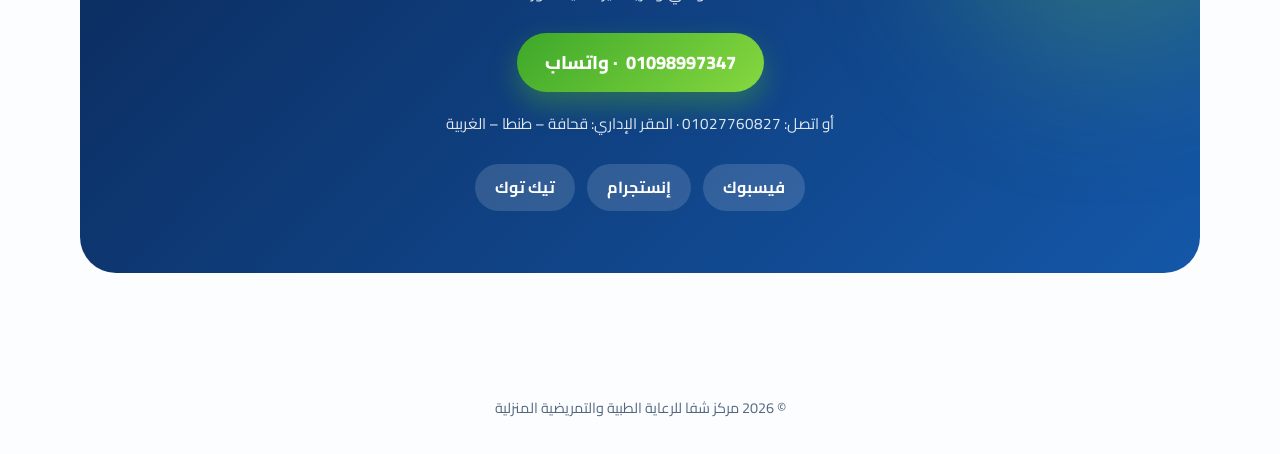
==== commit 499b131d: "Legacy browser compatibility" ====
--- a/index.html
+++ b/index.html
@@ -8,7 +8,7 @@
 <link rel="preconnect" href="https://fonts.googleapis.com"><link rel="preconnect" href="https://fonts.gstatic.com" crossorigin>
 <link href="https://fonts.googleapis.com/css2?family=Cairo:wght@400;600;800;900&family=Poppins:wght@400;600;800&family=Reem+Kufi:wght@700&family=Playfair+Display:wght@800&display=swap" rel="stylesheet">
 <script>try{var s=localStorage.getItem('theme');document.documentElement.dataset.theme=s||(matchMedia('(prefers-color-scheme:dark)').matches?'dark':'light')}catch(e){document.documentElement.dataset.theme='light'}</script>
-<link rel="stylesheet" href="/style.css">
+<link rel="stylesheet" href="/style-rtl.css">
 <script type="application/ld+json">[{"@context": "https://schema.org", "@type": "MedicalBusiness", "name": "Shifa Home Care Center | مركز شفا للرعاية الطبية والتمريضية المنزلية", "alternateName": ["شفا", "Shfaa", "Shifa Home Care"], "url": "https://shfaa.online/", "logo": "https://shfaa.online/assets/icon-512.png", "image": "https://shfaa.online/assets/og.jpg", "description": "مركز شفا للرعاية الطبية والتمريضية المنزلية: تمريض منزلي، عناية مركزة بالمنزل، غيارات وقرح فراش، رعاية كبار السن وإقامة منزلية 24 ساعة في جميع محافظات مصر. اتصل 01098997347.", "telephone": ["+201098997347", "+201027760827"], "foundingDate": "2017", "address": {"@type": "PostalAddress", "streetAddress": "Qahafa", "addressLocality": "Tanta", "addressRegion": "Gharbia", "addressCountry": "EG"}, "areaServed": {"@type": "Country", "name": "Egypt"}, "openingHoursSpecification": {"@type": "OpeningHoursSpecification", "dayOfWeek": ["Monday", "Tuesday", "Wednesday", "Thursday", "Friday", "Saturday", "Sunday"], "opens": "00:00", "closes": "23:59"}, "sameAs": ["https://www.facebook.com/share/1HTjj8ZCZ2/", "https://www.instagram.com/shifacenter2025", "https://www.tiktok.com/@shifa.home.care.c"], "availableLanguage": ["Arabic", "English"]}, {"@context": "https://schema.org", "@type": "FAQPage", "mainEntity": [{"@type": "Question", "name": "هل تغطون كل محافظات مصر؟", "acceptedAnswer": {"@type": "Answer", "text": "نعم، نقدم خدمات الإقامة المنزلية في جميع محافظات مصر، بينما تتوفر خدمات الطوارئ والخدمات السريعة في محافظة الغربية ونواحيها."}}, {"@type": "Question", "name": "ما هي أنظمة الإقامة المنزلية؟", "acceptedAnswer": {"@type": "Answer", "text": "شيفت صباحي (8 ص – 2 م)، مسائي (2 م – 8 م)، سهر (8 م – 8 ص) أو يوم كامل (8 ص – 8 ص)."}}, {"@type": "Question", "name": "هل توفرون أجهزة العناية المركزة في المنزل؟", "acceptedAnswer": {"@type": "Answer", "text": "نعم: أسرّة، مونيتور، مراتب هوائية، سرنجات كهربائية، أجهزة قياس الضغط والسكر والأكسجين، شفاط، فاكيوم للجروح وقرح الفراش، أجهزة تنفس صناعي وجهاز رسم القلب."}}, {"@type": "Question", "name": "كيف أطلب خدمة؟", "acceptedAnswer": {"@type": "Answer", "text": "اضغط على أي خدمة في الموقع وسيفتح واتساب برسالة جاهزة على الرقم 01098997347."}}]}]</script></head><body><div id="bar"></div><header><div class="wrap nav"><a class="brand" href="/" aria-label="Shifa"><img class="ll" src="/assets/logo-light.png" alt="شعار شفا" width="58" height="58"><img class="ld" src="/assets/logo-dark.png" alt="" width="58" height="58"></a>
 <nav class="links" id="links"><a href="/">الرئيسية</a><a href="/#about">من نحن</a><a href="/#services">خدماتنا</a><a href="/#why">لماذا شفا</a><a href="/#gallery">أعمالنا</a><a href="/#reviews">آراء العملاء</a><a href="/#faq">أسئلة شائعة</a><a href="/#contact">تواصل معنا</a></nav>
 <div class="tools"><a class="btn g" href="https://wa.me/201098997347?text=%D8%A3%D8%B1%D9%8A%D8%AF%20%D8%A7%D9%84%D8%A7%D8%B3%D8%AA%D9%81%D8%B3%D8%A7%D8%B1%20%D8%B9%D9%86%20%D8%AE%D8%AF%D9%85%D8%A7%D8%AA%D9%83%D9%85" target="_blank" rel="noopener">تواصل واتساب</a><a class="ib" href="/en/" hreflang="en" lang="en" aria-label="English">EN</a><button class="ib" id="tg" aria-label="Theme">🌙</button><button class="ib burger" id="bg" aria-label="Menu">☰</button></div></div></header><main><section class="hero"><div class="blob b1"></div><div class="blob b2"></div><div class="blob b3"></div><div class="dots"></div><div class="fx" aria-hidden="true"><i style="left:6%;font-size:22px;animation-delay:-0s">+</i><i style="left:18%;font-size:34px;animation-delay:-4s">+</i><i style="left:31%;font-size:18px;animation-delay:-8s">+</i><i style="left:47%;font-size:28px;animation-delay:-2s">+</i><i style="left:63%;font-size:20px;animation-delay:-6s">+</i><i style="left:76%;font-size:36px;animation-delay:-10s">+</i><i style="left:88%;font-size:24px;animation-delay:-1s">+</i><i style="left:95%;font-size:18px;animation-delay:-5s">+</i></div><div class="wrap">
--- a/style-rtl.css
+++ b/style-rtl.css
@@ -0,0 +1,196 @@
+:root{--navy:#0b2a5b;--blue:#1e6fd9;--green:#4fb32a;--mint:#e8f6e1;--sky:#e9f2fd;--ink:#14213d;--mut:#55667f;--bg:#fbfdff;--card:#fff;--line:#e0eaf6;--hdr:rgba(255,255,255,.82);--r:22px}
+[data-theme=dark]{--navy:#cfe3ff;--blue:#5aa2ff;--green:#7ad14a;--mint:#12281a;--sky:#0f1d36;--ink:#e8eefb;--mut:#9fb0cc;--bg:#070e1c;--card:#0d1930;--line:#1b2c4b;--hdr:rgba(7,14,28,.8)}
+*{box-sizing:border-box;margin:0;padding:0}
+html{scroll-behavior:smooth;scroll-padding-top:84px}
+body{font-family:Cairo,system-ui,sans-serif;background:var(--bg);color:var(--ink);line-height:1.8;overflow-x:hidden;transition:background .4s,color .4s}
+[lang=en] body{font-family:Poppins,Cairo,system-ui,sans-serif;line-height:1.7}
+a{color:inherit;text-decoration:none}img{max-width:100%}
+:focus-visible{outline:3px solid var(--blue);outline-offset:3px}
+.wrap{max-width:1160px;margin:auto;padding:0 20px}
+#bar{position:fixed;top:0;left:0;right:0;height:4px;z-index:80;background:linear-gradient(90deg,var(--blue),var(--green));transform-origin:0 50%;transform:scaleX(0)}
+[dir=rtl] #bar{transform-origin:100% 50%}
+header{position:fixed;top:0;right:0;left:0;z-index:70;background:var(--hdr);backdrop-filter:blur(16px);border-bottom:1px solid var(--line)}
+.nav{display:flex;align-items:center;gap:18px;height:74px}
+.brand img{height:58px}.ld{display:none}[data-theme=dark] .ld{display:block}[data-theme=dark] .ll{display:none}
+.links{display:flex;gap:24px;font-weight:600;margin-left:auto;margin-right:auto}
+.links a{color:var(--ink);opacity:.85;transition:.2s;position:relative}.links a:hover{opacity:1;color:var(--green)}
+.tools{display:flex;gap:8px;align-items:center}
+.ib{width:42px;height:42px;border-radius:50%;border:1px solid var(--line);background:var(--card);color:var(--ink);display:grid;place-items:center;cursor:pointer;font:700 .85rem inherit;font-family:inherit;transition:.2s}
+.ib:hover{transform:rotate(12deg) scale(1.08);border-color:var(--green)}
+.burger{display:none}
+.btn{position:relative;overflow:hidden;display:inline-flex;align-items:center;gap:8px;padding:13px 28px;border-radius:999px;font-weight:800;border:0;cursor:pointer;font-family:inherit;font-size:1rem;transition:transform .25s,box-shadow .25s}
+.btn:hover{transform:translateY(-3px)}
+.btn.g{background:linear-gradient(135deg,#3da82a,#86d83f);color:#fff;box-shadow:0 12px 28px rgba(79,179,42,.4)}
+.btn.g::after{content:"";position:absolute;top:0;width:40%;height:100%;background:linear-gradient(100deg,transparent,rgba(255,255,255,.55),transparent);right:-60%;animation:shine 3.6s infinite}
+.btn.o{background:var(--card);color:var(--ink);border:2px solid var(--line)}
+@keyframes shine{40%,100%{right:130%}}
+/* hero */
+.hero{position:relative;padding:150px 0 110px;overflow:hidden;isolation:isolate}
+.blob{position:absolute;z-index:-1;border-radius:50%;filter:blur(70px);opacity:.5;animation:drift 14s ease-in-out infinite}
+.b1{width:480px;height:480px;background:#7cc4ff;top:-120px;left:-80px}.b2{width:420px;height:420px;background:#9be36c;bottom:-140px;right:-80px;animation-delay:-5s}.b3{width:260px;height:260px;background:#6aa3ff;top:40%;right:42%;animation-delay:-9s;opacity:.3}
+[data-theme=dark] .blob{opacity:.22}
+.dots{position:absolute;top:0;right:0;bottom:0;left:0;z-index:-1;background-image:radial-gradient(var(--line) 1.5px,transparent 1.5px);background-size:34px 34px;-webkit-mask:radial-gradient(circle at 50% 40%,#000,transparent 70%);mask:radial-gradient(circle at 50% 40%,#000,transparent 70%)}
+.hero .wrap{display:grid;grid-template-columns:1.1fr .9fr;gap:40px;align-items:center}
+.pill{display:inline-flex;gap:8px;align-items:center;background:var(--mint);color:var(--green);padding:7px 18px;border-radius:999px;font-weight:800;font-size:.88rem;margin-bottom:18px;border:1px solid var(--line)}
+.pill i{width:9px;height:9px;border-radius:50%;background:var(--green);animation:pulse 1.8s infinite}
+h1{font-size:3.7rem;font-size:clamp(2.1rem,5vw,3.7rem);font-weight:900;line-height:1.3;color:var(--navy)}
+h1 span{background:linear-gradient(90deg,var(--blue),var(--green),var(--blue));background-size:200% auto;-webkit-background-clip:text;background-clip:text;color:transparent;animation:flow 5s linear infinite}
+@keyframes flow{to{background-position:200% center}}
+.hero p.lead{font-size:1.12rem;color:var(--mut);margin:18px 0 28px;max-width:540px}
+.cta{display:flex;gap:14px;flex-wrap:wrap}
+.visual{position:relative;display:grid;place-items:center;min-height:400px;perspective:900px}
+.ring{position:absolute;width:400px;width:min(400px,84vw);aspect-ratio:1;border-radius:50%;border:2px dashed var(--blue);opacity:.35;animation:spin 30s linear infinite}
+.ring.r2{width:310px;width:min(310px,66vw);border-color:var(--green);animation-direction:reverse;animation-duration:22s}
+.orb{position:relative;width:310px;width:min(310px,64vw);aspect-ratio:1;border-radius:50%;display:grid;place-items:center;background:radial-gradient(circle,var(--card),var(--sky));box-shadow:0 30px 80px rgba(30,111,217,.28),inset 0 0 40px rgba(79,179,42,.12);animation:float 6s ease-in-out infinite}
+.orb img{width:82%}
+.chip{position:absolute;background:var(--card);border:1px solid var(--line);border-radius:16px;padding:9px 15px;font-weight:800;font-size:.84rem;box-shadow:0 14px 34px rgba(11,42,91,.15);animation:float 5s ease-in-out infinite}
+.chip.a{top:6%;left:-2%}.chip.b{bottom:10%;right:-2%;animation-delay:-2s}.chip.c{top:50%;left:-6%;animation-delay:-3.5s}
+.ecg{position:absolute;bottom:0;left:0;right:0;height:70px;opacity:.55;width:100%}
+.ecg path{fill:none;stroke:var(--green);stroke-width:2.5;stroke-dasharray:1400;stroke-dashoffset:1400;animation:draw 4s linear infinite}
+@keyframes draw{to{stroke-dashoffset:0}}@keyframes float{50%{transform:translateY(-14px)}}@keyframes spin{to{transform:rotate(360deg)}}@keyframes drift{50%{transform:translate(40px,-30px) scale(1.12)}}
+@keyframes pulse{0%{box-shadow:0 0 0 0 rgba(79,179,42,.6)}100%{box-shadow:0 0 0 14px rgba(79,179,42,0)}}
+section{padding:88px 0}
+.head{text-align:center;max-width:700px;margin:0 auto 48px}
+.head h2{font-size:2.6rem;font-size:clamp(1.8rem,3.5vw,2.6rem);font-weight:900;color:var(--navy);position:relative;display:inline-block;padding-bottom:14px}
+.head h2::after{content:"";position:absolute;bottom:0;left:50%;width:70px;height:5px;border-radius:9px;transform:translateX(-50%);background:linear-gradient(90deg,var(--blue),var(--green))}
+.head p{color:var(--mut);margin-top:10px}
+.stats{background:linear-gradient(135deg,#0b2a5b,#1457a8);color:#fff;padding:56px 0;position:relative;overflow:hidden}
+.stats::before{content:"";position:absolute;top:0;right:0;bottom:0;left:0;background:radial-gradient(500px 200px at 20% 0,rgba(122,209,74,.25),transparent),radial-gradient(500px 200px at 90% 100%,rgba(90,162,255,.3),transparent)}
+.stats .wrap{position:relative;display:grid;grid-template-columns:repeat(4,1fr);gap:20px;text-align:center}
+.stats b{display:block;font-size:2.7rem;font-weight:900;color:#a6ea7d}
+.cats,.grid4{display:grid;gap:24px}.cats{grid-template-columns:repeat(3,1fr)}.grid4{grid-template-columns:repeat(4,1fr)}
+.cat,.card{position:relative;background:var(--card);border:1px solid var(--line);border-radius:var(--r);padding:30px 26px;overflow:hidden;transition:transform .3s,box-shadow .3s,border-color .3s}
+.cat::after,.card::after{content:"";position:absolute;top:0;right:0;bottom:0;left:0;background:radial-gradient(260px circle at var(--mx,50%) var(--my,0),rgba(79,179,42,.16),transparent 60%);opacity:0;transition:.3s;pointer-events:none}
+.cat:hover::after,.card:hover::after{opacity:1}
+.cat:hover,.card:hover{transform:translateY(-8px);box-shadow:0 26px 60px rgba(30,111,217,.2);border-color:var(--green)}
+.cat{display:flex;flex-direction:column;gap:10px}.cat::before{content:"";position:absolute;top:0;right:0;left:0;height:6px;background:linear-gradient(90deg,var(--blue),var(--green))}
+.ic{width:64px;height:64px;border-radius:20px;display:grid;place-items:center;font-size:31px;background:var(--sky);margin-bottom:10px;transition:.4s}
+.cat:hover .ic,.card:hover .ic{transform:rotate(-8deg) scale(1.12);background:var(--mint)}
+.cat h3{font-size:1.35rem;color:var(--navy)}.cat p,.card p{color:var(--mut);flex:1}.card h4{color:var(--navy);font-size:1.08rem}.card p{font-size:.94rem}
+.more{font-weight:800;color:var(--blue)}
+.alt{background:linear-gradient(180deg,transparent,var(--sky))}
+.about .wrap{display:grid;grid-template-columns:1fr 1fr;gap:50px;align-items:center}
+.about .box{background:linear-gradient(160deg,var(--sky),var(--mint));border-radius:36px;padding:40px;text-align:center;border:1px solid var(--line)}
+.about .box img{width:70%;animation:float 7s ease-in-out infinite}
+.ticks{list-style:none;display:grid;gap:10px;margin-top:20px}
+.ticks li::before{content:"✔";color:#fff;background:var(--green);border-radius:50%;width:24px;height:24px;display:inline-grid;place-items:center;font-size:12px;margin-left:10px}
+.slider{overflow:hidden;-webkit-mask:linear-gradient(90deg,transparent,#000 8%,#000 92%,transparent);mask:linear-gradient(90deg,transparent,#000 8%,#000 92%,transparent);direction:ltr}
+.track{display:flex;gap:22px;width:max-content;animation:scroll 46s linear infinite}
+.track.w{animation-duration:55s}
+.slider:hover .track{animation-play-state:paused}
+@keyframes scroll{to{transform:translateX(-50%)}}
+.rev{width:340px;background:var(--card);border:1px solid var(--line);border-radius:var(--r);padding:26px;direction:inherit}
+[dir=rtl] .rev{direction:rtl}.rev .st{color:#f5b301;letter-spacing:3px}.rev p{margin:8px 0 14px}.rev small{color:var(--mut);font-weight:600}
+.work{height:420px;width:auto;border-radius:20px;border:1px solid var(--line);box-shadow:0 14px 40px rgba(11,42,91,.15)}
+.map{display:flex;flex-wrap:wrap;gap:10px;justify-content:center}
+.map span{background:var(--card);border:1px solid var(--line);padding:6px 16px;border-radius:999px;font-weight:600;font-size:.9rem}
+.map span.hot{background:linear-gradient(135deg,#3da82a,#86d83f);color:#fff;border:0}
+details{background:var(--card);border:1px solid var(--line);border-radius:18px;padding:16px 22px;margin-bottom:12px;transition:.3s}
+details[open]{border-color:var(--green)}summary{cursor:pointer;font-weight:800;color:var(--navy)}details p{color:var(--mut);margin-top:8px}
+.faq{max-width:820px;margin:auto}
+.contact{background:linear-gradient(135deg,#0b2a5b,#1457a8);color:#fff;text-align:center;border-radius:36px;padding:62px 24px;position:relative;overflow:hidden}
+.contact::before{content:"";position:absolute;width:340px;height:340px;border-radius:50%;background:rgba(122,209,74,.25);filter:blur(70px);top:-120px;right:-80px}
+.contact>*{position:relative}.contact h2{font-size:2.2rem;font-weight:900}.contact p{opacity:.88;margin:10px 0 26px}
+.soc{display:flex;gap:12px;justify-content:center;flex-wrap:wrap;margin-top:26px}
+.soc a{background:rgba(255,255,255,.14);padding:9px 20px;border-radius:999px;font-weight:700;transition:.2s}.soc a:hover{background:rgba(255,255,255,.3);transform:translateY(-3px)}
+footer{padding:34px 0;text-align:center;color:var(--mut);font-size:.9rem}
+.fab{position:fixed;bottom:22px;right:22px;z-index:75;width:62px;height:62px;border-radius:50%;background:#25d366;display:grid;place-items:center;animation:wp 2.2s infinite}
+.fab svg{width:34px;fill:#fff}@keyframes wp{0%{box-shadow:0 0 0 0 rgba(37,211,102,.6)}100%{box-shadow:0 0 0 24px rgba(37,211,102,0)}}
+.page{padding:130px 0 70px;min-height:100vh}
+.crumb{font-weight:800;color:var(--blue);display:inline-block;margin-bottom:14px}
+.svc{display:grid;grid-template-columns:repeat(auto-fill,minmax(290px,1fr));gap:16px;margin-top:34px}
+.svc a{display:flex;align-items:center;gap:14px;background:var(--card);border:1px solid var(--line);border-radius:18px;padding:16px 18px;font-weight:700;transition:.25s}
+.svc a:hover{border-color:var(--green);transform:translateY(-4px);box-shadow:0 16px 36px rgba(79,179,42,.22)}
+.svc i{font-style:normal;font-size:24px;background:var(--mint);width:48px;height:48px;border-radius:14px;display:grid;place-items:center;flex:none}
+.svc small{display:block;color:var(--mut);font-weight:400;font-size:.82rem;line-height:1.5}
+.svc em{margin-right:auto;color:#1fa855;font-style:normal;font-size:.8rem;font-weight:800;white-space:nowrap}
+.rv{opacity:0;transform:translateY(28px);transition:opacity .8s,transform .8s}.rv.in{opacity:1;transform:none}
+@media(max-width:900px){
+.links{position:absolute;top:74px;left:0;right:0;background:var(--bg);flex-direction:column;padding:18px 24px;gap:14px;border-bottom:1px solid var(--line);display:none}
+.links.open{display:flex}.burger{display:grid}.nav{gap:8px}.tools{margin-right:auto}
+.hero .wrap,.about .wrap,.cats{grid-template-columns:1fr}.grid4,.stats .wrap{grid-template-columns:1fr 1fr}
+.hero{padding-top:118px}.visual{min-height:340px}.work{height:340px}.nav .btn{display:none}}
+@media(prefers-reduced-motion:reduce){*{animation:none!important;transition:none!important}.rv{opacity:1;transform:none}}
+
+.rv{transform:translateY(18px);transition:opacity .6s,transform .6s}
+@media(max-width:700px){
+body{font-size:15px;line-height:1.65}.wrap{padding:0 16px}html{scroll-padding-top:70px}
+.nav{height:62px;gap:6px}.brand img{height:44px;width:44px}.ib{width:38px;height:38px}
+.links{top:62px;max-height:calc(100vh - 62px);overflow:auto}
+.hero{padding:92px 0 64px}.pill{font-size:.76rem;padding:6px 14px;margin-bottom:14px;line-height:1.5}
+h1{font-size:1.95rem;line-height:1.35}.hero p.lead{font-size:.96rem;margin:12px 0 20px}
+.cta{flex-wrap:nowrap;gap:10px}.cta .btn{flex:1;justify-content:center;padding:12px 8px;font-size:.9rem}
+.visual{min-height:260px;margin-top:4px}.ring{width:240px}.ring.r2{width:186px}.orb{width:182px}
+.chip{font-size:.7rem;padding:5px 10px;border-radius:12px}.chip.c{display:none}.chip.a{top:0;left:2%}.chip.b{bottom:2%;right:2%}
+.ecg{height:44px}
+section{padding:52px 0}.head{margin-bottom:26px}.head h2{font-size:1.55rem}.head p{font-size:.92rem}
+.stats{padding:32px 0}.stats .wrap{gap:12px}.stats b{font-size:1.9rem}.stats .wrap>div{font-size:.82rem;line-height:1.4}
+.about .wrap{gap:26px}.about .box{padding:20px;border-radius:26px}.about .box img{width:44%}.about h2{font-size:1.55rem!important}
+.ticks{font-size:.92rem;gap:8px}
+.cats,.grid4{grid-template-columns:1fr;gap:12px}
+.cat,.card{display:grid;grid-template-columns:52px 1fr;column-gap:14px;row-gap:2px;padding:16px;border-radius:18px;align-items:start}
+.cat .ic,.card .ic{grid-row:span 3;width:52px;height:52px;font-size:26px;margin:0;border-radius:16px}
+.card .ic{grid-row:span 2}
+.cat h3{font-size:1.1rem}.cat p,.card p{font-size:.88rem;line-height:1.55}.card h4{font-size:1rem}.more{font-size:.88rem}
+.rev{width:262px;padding:18px}.work{height:290px}.track{gap:14px}
+.map{gap:8px}.map span{font-size:.8rem;padding:3px 12px}
+details{padding:12px 16px}summary{font-size:.95rem}
+.contact{padding:38px 18px;border-radius:26px}.contact h2{font-size:1.55rem}.contact .btn{font-size:1rem!important;padding:12px 18px}
+.soc a{padding:7px 16px;font-size:.9rem}
+.fab{width:52px;height:52px;bottom:14px}.fab svg{width:28px}
+.page{padding:96px 0 50px}.page h1{font-size:1.6rem!important}.svc{grid-template-columns:1fr;gap:10px}.svc a{padding:13px 14px;font-size:.92rem}
+}.orb img,.about .box img{height:auto}
+.orb img{width:78%}
+.brand img{width:auto}
+@media(max-width:700px){.brand img{width:auto;height:46px}}
+
+h1{font-size:3.1rem;font-size:clamp(1.8rem,4vw,3.1rem)}
+.tag{font-size:1.25rem;font-weight:800;color:var(--green);margin-top:8px}
+.hero p.lead{margin:10px 0 14px;font-weight:700;color:var(--ink)}
+.bul{list-style:none;display:grid;gap:8px;margin:0 0 24px;max-width:600px}
+.bul li{position:relative;background:var(--card);border:1px solid var(--line);border-radius:14px;padding:9px 14px 9px 14px;padding-right:44px;font-size:.93rem;line-height:1.55;color:var(--mut);opacity:0;animation:pop .6s forwards;animation-delay:var(--d)}
+.bul li::before{content:"✔";position:absolute;right:12px;top:9px;width:22px;height:22px;border-radius:50%;background:var(--green);color:#fff;font-size:11px;display:grid;place-items:center}
+@keyframes pop{from{opacity:0;transform:translateY(14px)}to{opacity:1;transform:none}}
+.fx{position:absolute;top:0;right:0;bottom:0;left:0;z-index:-1;overflow:hidden}
+.fx i{position:absolute;bottom:-40px;font-style:normal;font-weight:900;color:var(--green);opacity:.22;animation:rise 14s linear infinite}
+@keyframes rise{to{transform:translateY(-110vh) rotate(180deg);opacity:0}}
+.chip.a{left:auto;right:50%;margin-right:-90px;top:-2%}
+.tick{overflow:hidden;background:linear-gradient(90deg,var(--blue),var(--green));color:#fff;padding:11px 0;direction:ltr;white-space:nowrap}
+.trk{display:inline-flex;gap:0;animation:scroll 40s linear infinite;width:max-content}
+.trk span{padding:0 22px;font-weight:800;font-size:.95rem}.trk span::after{content:"✚";margin-right:44px;opacity:.7}
+.stats b{font-size:2.4rem}
+.about .sub{margin-top:22px;color:var(--navy);font-size:1.15rem}
+.ticks li{background:var(--card);border:1px solid var(--line);border-radius:14px;padding:10px 14px;transition:.3s}.ticks li:hover{border-color:var(--green);transform:translateX(-4px)}
+@media(max-width:700px){
+h1{font-size:1.65rem;line-height:1.4}.tag{font-size:1.05rem}.bul li{font-size:.86rem;padding:8px 12px;padding-right:40px}
+.visual{min-height:330px}.chip{max-width:47%;text-align:center;line-height:1.4;font-size:.7rem}
+.chip.a{top:0;right:50%;margin-right:-23.5%;max-width:47%}.chip.b{bottom:0;right:0}.chip.c{display:block;top:auto;bottom:0;left:0}
+.stats b{font-size:1.8rem}.tick{padding:9px 0}.trk span{font-size:.85rem}
+.about .sub{font-size:1.05rem}.ticks li{font-size:.9rem}}
+h1{line-height:1.15}
+h1 .t1{display:block;font-family:"Reem Kufi",Cairo,sans-serif;font-weight:700;font-size:6.6rem;font-size:clamp(3.6rem,9vw,6.6rem);line-height:1.15;letter-spacing:.01em}
+[lang=en] h1 .t1{font-family:"Playfair Display",Georgia,serif;font-weight:800;letter-spacing:.02em}
+h1 .t2{display:block;background:none;-webkit-background-clip:border-box;background-clip:border-box;-webkit-text-fill-color:currentColor;color:var(--navy);animation:none;font-size:1.6rem;font-size:clamp(1.05rem,2.3vw,1.6rem);font-weight:800;letter-spacing:.04em;margin-top:2px}
+[lang=en] h1 .t2{font-size:1.25rem;font-size:clamp(.95rem,2vw,1.25rem);letter-spacing:.14em;text-transform:uppercase}
+.orn{display:flex;align-items:center;gap:14px;margin:14px 0 6px;max-width:420px}
+.orn i{flex:1;height:2px;border-radius:2px;background:linear-gradient(90deg,transparent,var(--green))}.orn i:last-child{background:linear-gradient(270deg,transparent,var(--blue))}
+.orn b{color:var(--green);font-size:1.1rem;animation:pulse2 2.4s ease-in-out infinite}
+@keyframes pulse2{50%{transform:scale(1.35) rotate(90deg)}}
+.hero{padding-top:128px}
+@media(max-width:700px){h1 .t1{font-size:3.5rem}h1 .t2{font-size:1.02rem}.orn{margin:10px 0 4px}.hero{padding:88px 0 56px}.tag{margin-top:2px}.hero p.lead{font-size:.92rem;margin:8px 0 12px}.bul{gap:7px;margin-bottom:18px}}
+@font-face{font-family:BrandFont;src:url(/assets/brand.ttf);font-display:swap}
+h1 .t1{font-family:BrandFont,"Reem Kufi",Cairo,sans-serif}
+[lang=en] h1 .t1{font-family:"Playfair Display",Georgia,serif}
+.hero .wrap>div:first-child{text-align:center}
+.orn{margin-left:auto;margin-right:auto}.cta{justify-content:center}
+.hero p.lead{margin-left:auto;margin-right:auto}.bul{margin-left:auto;margin-right:auto;text-align:start}
+/* ==== توافق مع المتصفحات القديمة (Edge Legacy / Chrome قديم) ==== */
+@supports not (aspect-ratio:1){
+.ring{height:400px}.ring.r2{height:310px}.orb{height:310px}
+.blob{filter:none;opacity:.14;animation:none}
+header{background:var(--bg)}
+.links a{margin:0 12px}.tools>*{margin:0 4px}
+.cta .btn{margin:6px}.map span{margin:5px}.soc a{margin:6px}
+[dir=rtl] .svc i{margin-left:14px}[dir=ltr] .svc i{margin-right:14px}
+.orn b{margin:0 14px}.rev,.work{margin:0 11px}
+}
